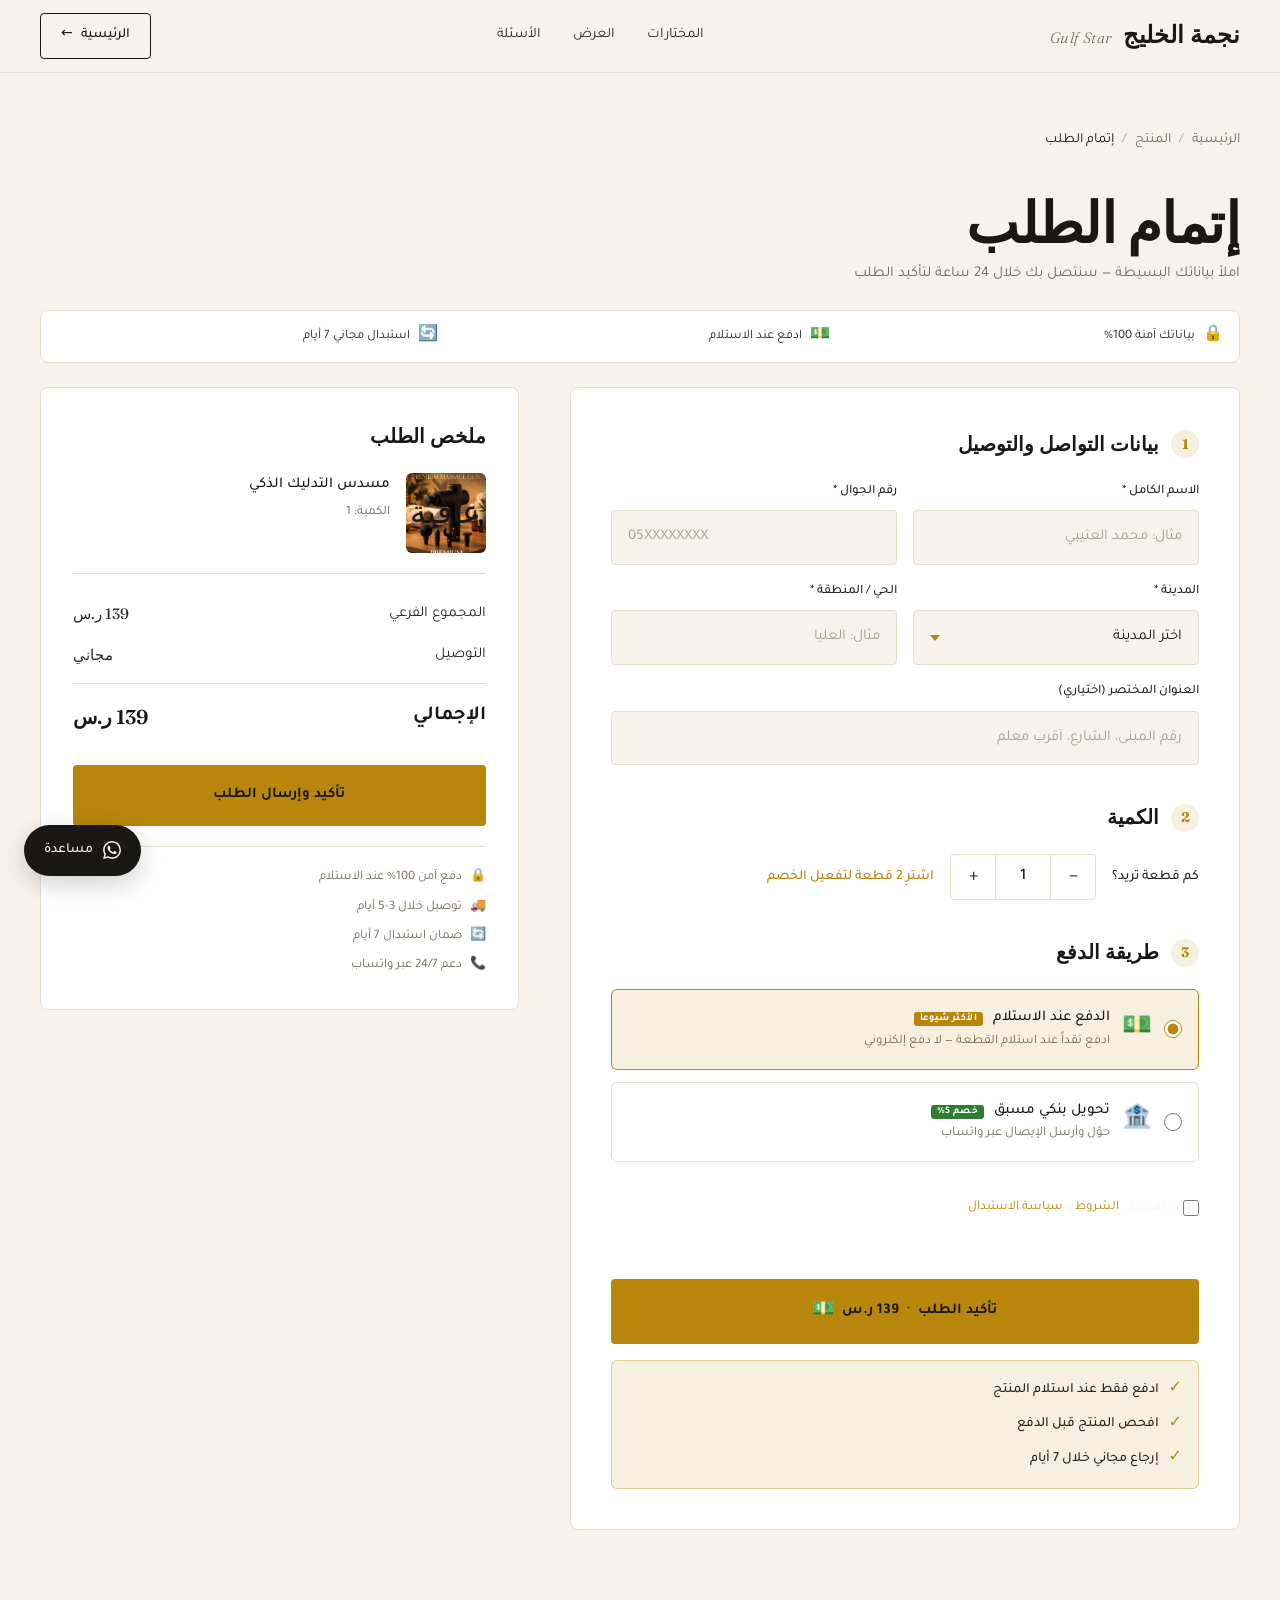
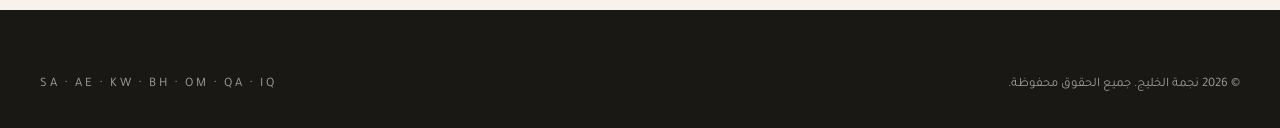
==== checkout.html @ 69ca20a8 "High-conversion audit: simplify checkout, policy pages, urgency, pixels, fix related" ====
<!DOCTYPE html>
<html lang="ar" dir="rtl">
<head>
<meta charset="UTF-8">
<meta name="viewport" content="width=device-width, initial-scale=1, viewport-fit=cover">
<meta name="theme-color" content="#F7F3EC">
<meta name="description" content="نجمة الخليج — إتمام الطلب">
<title>إتمام الطلب | نجمة الخليج</title>
<link rel="preconnect" href="https://fonts.bunny.net" crossorigin>
<link href="https://fonts.bunny.net/css?family=aref-ruqaa:400,700|reem-kufi:400,500,700|fraunces:300,400,600,800|tajawal:300,400,500,700&display=swap" rel="stylesheet">
<link rel="stylesheet" href="style.css">

<!-- Meta Pixel Code (replace ID below) -->
<script>
!function(f,b,e,v,n,t,s){if(f.fbq)return;n=f.fbq=function(){n.callMethod?n.callMethod.apply(n,arguments):n.queue.push(arguments)};if(!f._fbq)f._fbq=n;n.push=n;n.loaded=!0;n.version='2.0';n.queue=[];t=b.createElement(e);t.async=!0;t.src=v;s=b.getElementsByTagName(e)[0];s.parentNode.insertBefore(t,s)}(window,document,'script','https://connect.facebook.net/en_US/fbevents.js');
// fbq('init', 'YOUR_META_PIXEL_ID');
// fbq('track', 'PageView');
// fbq('track', 'InitiateCheckout');
</script>
<!-- End Meta Pixel Code -->

<!-- TikTok Pixel Code (replace ID below) -->
<script>
!function (w, d, t) {
  w.TiktokAnalyticsObject=t;var ttq=w[t]=w[t]||[];ttq.methods=["page","track","identify","instances","debug","on","off","once","ready","alias","group","enableCookie","disableCookie"],ttq.setAndDefer=function(t,e){t[e]=function(){t.push([e].concat(Array.prototype.slice.call(arguments,0)))}};for(var i=0;i<ttq.methods.length;i++)ttq.setAndDefer(ttq,ttq.methods[i]);ttq.instance=function(t){for(var e=ttq.methods.length;e--;)var n=ttq.methods[e];n=n.split("."),n=n[0],n=t[n];return n},ttq.load=function(e,n){var i="https://analytics.tiktok.com/i18n/pixel/events.js";ttq._i=ttq._i||{},ttq._i[e]=[],ttq._i[e]._.u=i,ttq._i[e]._.t=1*new Date,ttq._i[e]._.e=n,n=n||{};for(var o=["sdk.php","track.php","identify.php","disable.php","enable.php"],c=0;c<o.length;c++){var a="https://analytics.tiktok.com/i18n/pixel/"+o[c];ttq._i[e]._.o||(ttq._i[e]._.o=[]),ttq._i[e]._.o.push(o[c])};var s=document.createElement("script");s.type="text/javascript",s.async=!0,s.src=i+"?sdkid="+e+"&lib="+t;var r=document.getElementsByTagName("script")[0];r.parentNode.insertBefore(s,r)};
  // ttq.load('YOUR_TIKTOK_PIXEL_ID');
  // ttq.page();
}(window, document, 'ttq');
</script>
<!-- End TikTok Pixel Code -->
</head>
<body>

<!-- ============================ NAV ============================ -->
<nav class="nav">
  <div class="nav-inner">
    <a href="index.html" class="brand">
      <span class="brand-ar">نجمة الخليج</span>
      <span class="brand-en">Gulf Star</span>
    </a>
    <div class="nav-links">
      <a href="index.html#products">المختارات</a>
      <a href="index.html#bundle">العرض</a>
      <a href="index.html#faq">الأسئلة</a>
    </div>
    <a href="index.html" class="nav-cta">الرئيسية</a>
  </div>
</nav>

<!-- ============================ CHECKOUT ============================ -->
<section class="product-page" style="padding-top:32px">
  <div class="wrap">
    <div class="breadcrumb">
      <a href="index.html">الرئيسية</a>
      <span class="sep">/</span>
      <a href="javascript:history.back()">المنتج</a>
      <span class="sep">/</span>
      <span class="current">إتمام الطلب</span>
    </div>

    <h1 class="h1 serif" style="margin: 16px 0 8px">إتمام الطلب</h1>
    <p style="color:var(--muted);font-size:0.9375rem;margin-bottom:24px">املأ بياناتك البسيطة — سنتصل بك خلال 24 ساعة لتأكيد الطلب</p>

    <!-- Live trust strip -->
    <div class="checkout-trust-strip">
      <div class="ct-item">
        <span class="ct-icon">🔒</span>
        <span>بياناتك آمنة 100%</span>
      </div>
      <div class="ct-item">
        <span class="ct-icon">💵</span>
        <span>ادفع عند الاستلام</span>
      </div>
      <div class="ct-item">
        <span class="ct-icon">🔄</span>
        <span>استبدال مجاني 7 أيام</span>
      </div>
    </div>

    <div class="checkout-grid">
      <!-- FORM (simplified - 5 essential fields) -->
      <form class="checkout-form-card" id="checkoutForm" onsubmit="return handleCheckout(event)">

        <!-- STEP 1: Essential data only -->
        <div class="checkout-section">
          <h3><span class="step-num">1</span> بيانات التواصل والتوصيل</h3>
          <div class="checkout-row">
            <div>
              <label class="checkout-label">الاسم الكامل *</label>
              <input type="text" class="checkout-input" name="name" id="cName" required placeholder="مثال: محمد العتيبي" autocomplete="name">
            </div>
            <div>
              <label class="checkout-label">رقم الجوال *</label>
              <input type="tel" class="checkout-input" name="phone" id="cPhone" required placeholder="05XXXXXXXX" pattern="[0-9]{10}" inputmode="tel" autocomplete="tel">
            </div>
          </div>
          <div class="checkout-row">
            <div>
              <label class="checkout-label">المدينة *</label>
              <select class="checkout-select" name="city" id="cCity" required>
                <option value="">اختر المدينة</option>
                <option>الرياض</option><option>جدة</option><option>مكة المكرمة</option>
                <option>المدينة المنورة</option><option>الدمام</option><option>الخبر</option>
                <option>الطائف</option><option>تبوك</option><option>أبها</option>
                <option>حائل</option><option>بريدة</option><option>الجبيل</option>
                <option>الخرج</option><option>نجران</option><option>جيزان</option><option>أخرى</option>
              </select>
            </div>
            <div>
              <label class="checkout-label">الحي / المنطقة *</label>
              <input type="text" class="checkout-input" name="district" id="cDistrict" required placeholder="مثال: العليا">
            </div>
          </div>
          <div class="checkout-row" style="grid-template-columns:1fr">
            <div>
              <label class="checkout-label">العنوان المختصر (اختياري)</label>
              <input type="text" class="checkout-input" name="address" placeholder="رقم المبنى، الشارع، أقرب معلم">
            </div>
          </div>
        </div>

        <!-- STEP 2: Quantity -->
        <div class="checkout-section">
          <h3><span class="step-num">2</span> الكمية</h3>
          <div class="qty-row">
            <span class="qty-label">كم قطعة تريد؟</span>
            <div class="qty-selector">
              <button class="qty-btn" id="qtyMinus" type="button">−</button>
              <input type="number" class="qty-input" id="qtyInput" value="1" min="1" max="99">
              <button class="qty-btn" id="qtyPlus" type="button">+</button>
            </div>
            <span style="font-size:0.875rem;color:var(--gold);font-weight:500" id="discountNote"></span>
          </div>
        </div>

        <!-- STEP 3: Payment -->
        <div class="checkout-section">
          <h3><span class="step-num">3</span> طريقة الدفع</h3>
          <div class="checkout-payment">
            <label class="payment-option selected" data-method="cod">
              <input type="radio" name="payment" value="cod" checked>
              <span class="payment-icon">💵</span>
              <div class="payment-info">
                <div class="payment-name">الدفع عند الاستلام <span class="recommended">الأكثر شيوعاً</span></div>
                <div class="payment-desc">ادفع نقداً عند استلام القطعة — لا دفع إلكتروني</div>
              </div>
            </label>
            <label class="payment-option" data-method="bank">
              <input type="radio" name="payment" value="bank">
              <span class="payment-icon">🏦</span>
              <div class="payment-info">
                <div class="payment-name">تحويل بنكي مسبق <span class="save-tag">خصم 5%</span></div>
                <div class="payment-desc">حوّل وأرسل الإيصال عبر واتساب</div>
              </div>
            </label>
          </div>
        </div>

        <!-- STEP 4: Confirm -->
        <div class="checkout-section">
          <label class="form-checkbox">
            <input type="checkbox" required>
            <span>أوافق على <a href="terms.html" style="color:var(--gold)">الشروط</a> و <a href="returns.html" style="color:var(--gold)">سياسة الاستبدال</a></span>
          </label>
        </div>

        <button type="submit" class="checkout-submit" id="submitBtn">
          <span style="display:flex;align-items:center;justify-content:center;gap:8px">
            <span>تأكيد الطلب</span>
            <span style="opacity:0.7">·</span>
            <span id="submitTotal">139 ر.س</span>
            <span class="submit-emoji">💵</span>
          </span>
        </button>

        <!-- RISK REVERSAL -->
        <div class="risk-reversal">
          <div class="rr-item">
            <span class="rr-icon">✓</span>
            <span>ادفع فقط عند استلام المنتج</span>
          </div>
          <div class="rr-item">
            <span class="rr-icon">✓</span>
            <span>افحص المنتج قبل الدفع</span>
          </div>
          <div class="rr-item">
            <span class="rr-icon">✓</span>
            <span>إرجاع مجاني خلال 7 أيام</span>
          </div>
        </div>
      </form>

      <!-- SUMMARY -->
      <aside class="checkout-summary">
        <h3 style="font-family:'Aref Ruqaa',serif;font-size:1.25rem;margin-bottom:20px">ملخص الطلب</h3>

        <div class="summary-product" id="summaryProduct">
          <div class="summary-img" id="summaryImg" style="background:#E8DDC6">عافية</div>
          <div class="summary-info">
            <div class="summary-name" id="summaryName">مسدس التدليك الذكي</div>
            <div class="summary-qty" id="summaryQty">الكمية: 1</div>
          </div>
        </div>

        <div class="summary-line">
          <span>المجموع الفرعي</span>
          <span class="amt" id="sumSubtotal">139 ر.س</span>
        </div>
        <div class="summary-line discount" id="sumDiscountRow" style="display:none">
          <span>الخصم (<span id="sumDiscountPct">0</span>%)</span>
          <span class="amt" id="sumDiscountAmt">-0 ر.س</span>
        </div>
        <div class="summary-line">
          <span>التوصيل</span>
          <span class="amt" id="sumShipping">مجاني</span>
        </div>
        <div class="summary-line total">
          <span>الإجمالي</span>
          <span class="amt" id="sumTotal">139 ر.س</span>
        </div>

        <button class="checkout-submit" id="summarySubmit" type="button">تأكيد وإرسال الطلب</button>

        <div class="summary-trust">
          <div><span class="icon">🔒</span> <span>دفع آمن 100% عند الاستلام</span></div>
          <div><span class="icon">🚚</span> <span>توصيل خلال 3-5 أيام</span></div>
          <div><span class="icon">🔄</span> <span>ضمان استبدال 7 أيام</span></div>
          <div><span class="icon">📞</span> <span>دعم 24/7 عبر واتساب</span></div>
        </div>
      </aside>
    </div>
  </div>
</section>

<!-- ============================ FOOTER ============================ -->
<footer>
  <div class="wrap">
    <div class="footer-bottom" style="border:none;padding:0">
      <span>© 2026 نجمة الخليج. جميع الحقوق محفوظة.</span>
      <span class="flags">SA · AE · KW · BH · OM · QA · IQ</span>
    </div>
  </div>
</footer>

<!-- ============================ FLOATING WHATSAPP ============================ -->
<a href="https://wa.me/966500000000?text=مرحباً، أحتاج مساعدة في إتمام الطلب" class="wa-float" target="_blank" aria-label="تواصل عبر واتساب">
  <svg viewBox="0 0 24 24" fill="currentColor"><path d="M17.472 14.382c-.297-.149-1.758-.867-2.03-.967-.273-.099-.471-.148-.67.15-.197.297-.767.966-.94 1.164-.173.199-.347.223-.644.075-.297-.15-1.255-.463-2.39-1.475-.883-.788-1.48-1.761-1.653-2.059-.173-.297-.018-.458.13-.606.134-.133.298-.347.446-.52.149-.174.198-.298.298-.497.099-.198.05-.371-.025-.52-.075-.149-.669-1.612-.916-2.207-.242-.579-.487-.5-.669-.51-.173-.008-.371-.01-.57-.01-.198 0-.52.074-.792.372-.272.297-1.04 1.016-1.04 2.479 0 1.462 1.065 2.875 1.213 3.074.149.198 2.096 3.2 5.077 4.487.709.306 1.262.489 1.694.625.712.227 1.36.195 1.871.118.571-.085 1.758-.719 2.006-1.413.248-.694.248-1.289.173-1.413-.074-.124-.272-.198-.57-.347m-5.421 7.403h-.004a9.87 9.87 0 01-5.031-1.378l-.361-.214-3.741.982.998-3.648-.235-.374a9.86 9.86 0 01-1.51-5.26c.001-5.45 4.436-9.884 9.888-9.884 2.64 0 5.122 1.03 6.988 2.898a9.825 9.825 0 012.893 6.994c-.003 5.45-4.437 9.884-9.885 9.884m8.413-18.297A11.815 11.815 0 0012.05 0C5.495 0 .16 5.335.157 11.892c0 2.096.547 4.142 1.588 5.945L.057 24l6.305-1.654a11.882 11.882 0 005.683 1.448h.005c6.554 0 11.89-5.335 11.893-11.893a11.821 11.821 0 00-3.48-8.413z"/></svg>
  <span>مساعدة</span>
</a>

<!-- ============================ EXIT INTENT POPUP ============================ -->
<div class="exit-popup" id="exitPopup">
  <div class="exit-popup-content">
    <button class="exit-popup-close" onclick="closeExitPopup()" aria-label="إغلاق">×</button>
    <div class="exit-popup-icon">⏰</div>
    <h3 class="exit-popup-title">قبل ما تطلع...</h3>
    <p class="exit-popup-sub">احصل على <strong>خصم 10% إضافية</strong> على طلبك الأول</p>
    <input type="text" class="exit-popup-input" id="exitName" placeholder="اسمك">
    <input type="tel" class="exit-popup-input" id="exitPhone" placeholder="رقم جوالك (واتساب)">
    <button class="exit-popup-btn" onclick="claimExitOffer()">احصل على الخصم 🔥</button>
    <p class="exit-popup-note">سيصلك رمز الخصم عبر واتساب خلال دقيقة</p>
  </div>
</div>

<script src="app.js"></script>
<script>
  // Determine what's being ordered
  const isBundle = getParam('bundle') === '1';
  const prodId = getParam('id') || '01';
  const product = isBundle ? null : PRODUCTS[prodId];

  let qty = parseInt(getParam('qty')) || 1;
  let unitPrice, productName, productMonogram, productColor, productImage;

  if (isBundle) {
    unitPrice = BUNDLE.bundlePrice;
    productName = 'الباقة الكاملة (4 قطع)';
    productMonogram = '★';
    productColor = '#D4C9AE';
    productImage = 'images/p02-main.jpg';
  } else {
    unitPrice = product.price;
    productName = product.ar;
    productMonogram = product.monogram;
    productColor = product.color;
    productImage = `images/p${prodId}-main.jpg`;
  }

  // Pre-fill from query params
  ['name', 'phone', 'city', 'district'].forEach(f => {
    const v = getParam(f);
    if (v) document.getElementById('c' + f.charAt(0).toUpperCase() + f.slice(1)).value = v;
  });

  // Set initial values
  document.getElementById('qtyInput').value = qty;
  document.getElementById('summaryName').textContent = productName;
  document.getElementById('summaryImg').textContent = productMonogram;
  document.getElementById('summaryImg').style.background = productColor;
  document.getElementById('summaryImg').style.backgroundImage = `url(${productImage})`;
  document.getElementById('summaryImg').style.backgroundSize = 'cover';
  document.getElementById('summaryImg').style.backgroundPosition = 'center';

  // Update pricing
  function updatePricing() {
    qty = Math.max(1, parseInt(document.getElementById('qtyInput').value) || 1);
    document.getElementById('qtyInput').value = qty;
    const calc = calcPrice(unitPrice, qty);
    document.getElementById('summaryQty').textContent = `الكمية: ${qty}`;
    document.getElementById('sumSubtotal').textContent = `${Math.round(calc.subtotal)} ر.س`;
    document.getElementById('sumTotal').textContent = `${Math.round(calc.total)} ر.س`;
    document.getElementById('submitTotal').textContent = `${Math.round(calc.total)} ر.س`;
    if (calc.pct > 0) {
      document.getElementById('sumDiscountRow').style.display = 'flex';
      document.getElementById('sumDiscountPct').textContent = calc.pct;
      document.getElementById('sumDiscountAmt').textContent = `-${Math.round(calc.discount)} ر.س`;
      document.getElementById('discountNote').textContent = `🎉 وفّرت ${Math.round(calc.discount)} ر.س!`;
    } else {
      document.getElementById('sumDiscountRow').style.display = 'none';
      document.getElementById('discountNote').textContent = 'اشترِ 2 قطعة لتفعيل الخصم';
    }
  }
  document.getElementById('qtyMinus').addEventListener('click', () => { document.getElementById('qtyInput').value = Math.max(1, qty - 1); updatePricing(); });
  document.getElementById('qtyPlus').addEventListener('click', () => { document.getElementById('qtyInput').value = qty + 1; updatePricing(); });
  document.getElementById('qtyInput').addEventListener('input', updatePricing);
  updatePricing();

  // Payment method toggle
  document.querySelectorAll('.payment-option').forEach(opt => {
    opt.addEventListener('click', () => {
      document.querySelectorAll('.payment-option').forEach(o => o.classList.remove('selected'));
      opt.classList.add('selected');
    });
  });

  // Submit
  async function handleCheckout(e) {
    e.preventDefault();
    const submitBtn = document.getElementById('submitBtn');
    submitBtn.disabled = true;
    submitBtn.innerHTML = '<span>جاري الإرسال...</span>';

    const form = e.target;
    const fd = Object.fromEntries(new FormData(form));
    const calc = calcPrice(unitPrice, qty);
    const orderNum = 'NG-' + Date.now().toString(36).toUpperCase();

    const orderData = {
      orderNum,
      timestamp: new Date().toISOString(),
      name: fd.name,
      phone: fd.phone,
      city: fd.city,
      district: fd.district,
      address: fd.address || '',
      productId: isBundle ? 'BUNDLE' : prodId,
      productName,
      qty,
      unitPrice,
      subtotal: calc.subtotal,
      discountPct: calc.pct,
      discountAmt: Math.round(calc.discount),
      total: Math.round(calc.total),
      payment: fd.payment
    };

    // 1) Save to Google Sheets
    await saveToGoogleSheets(orderData);

    // 2) Track conversion (Meta + TikTok)
    if (typeof fbq !== 'undefined') {
      fbq('track', 'Purchase', { value: orderData.total, currency: 'SAR', content_name: productName });
      fbq('track', 'Lead', { content_name: productName });
    }
    if (typeof ttq !== 'undefined') {
      ttq.track('CompletePayment', { value: orderData.total, currency: 'SAR' });
    }

    // 3) Open WhatsApp
    const waMsg = `🛒 طلب جديد — نجمة الخليج
━━━━━━━━━━━━━━━
📋 رقم الطلب: ${orderNum}
👤 الاسم: ${fd.name}
📱 الجوال: ${fd.phone}
📍 المدينة: ${fd.city} - ${fd.district}
${fd.address ? '🏘️ ' + fd.address + '\n' : ''}
━━━━━━━━━━━━━━━
📦 المنتج: ${productName}
🔢 الكمية: ${qty}
💰 الإجمالي: ${Math.round(calc.total)} ر.س
${calc.pct > 0 ? `🎁 الخصم: ${calc.pct}% (وفّرت ${Math.round(calc.discount)} ر.س)\n` : ''}💳 الدفع: ${fd.payment === 'cod' ? 'عند الاستلام' : 'تحويل بنكي'}`;
    window.open(buildWhatsAppLink(waMsg), '_blank');

    // 4) Redirect to success
    setTimeout(() => {
      const successUrl = `success.html?order=${orderNum}&name=${encodeURIComponent(fd.name)}&product=${encodeURIComponent(productName)}&qty=${qty}&total=${Math.round(calc.total)}&city=${encodeURIComponent(fd.city)}`;
      window.location.href = successUrl;
    }, 2000);
  }

  document.getElementById('summarySubmit').addEventListener('click', () => {
    document.getElementById('checkoutForm').requestSubmit();
  });

  // Exit intent popup
  let exitShown = false;
  document.addEventListener('mouseleave', (e) => {
    if (e.clientY < 10 && !exitShown && !localStorage.getItem('exit_dismissed')) {
      document.getElementById('exitPopup').classList.add('show');
      exitShown = true;
    }
  });

  function closeExitPopup() {
    document.getElementById('exitPopup').classList.remove('show');
    localStorage.setItem('exit_dismissed', '1');
  }

  function claimExitOffer() {
    const name = document.getElementById('exitName').value.trim();
    const phone = document.getElementById('exitPhone').value.trim();
    if (!name || !phone) {
      showToast('الرجاء إدخال الاسم ورقم الجوال');
      return;
    }
    // Save to sheet
    saveToGoogleSheets({
      orderNum: 'EXIT-LEAD',
      timestamp: new Date().toISOString(),
      name,
      phone,
      city: '',
      district: '',
      productName: 'EXIT-POPUP-10%-OFF',
      qty: 1,
      unitPrice: 0,
      total: 0,
      payment: 'cod',
      notes: '10% discount code requested'
    });
    // Open WhatsApp
    const msg = `مرحباً! أنا ${name} وأريد الحصول على كود خصم 10% 🌟`;
    window.open(`https://wa.me/8801581226134?text=${encodeURIComponent(msg)}`, '_blank');
    closeExitPopup();
    showToast('✅ شكراً! سيتم التواصل معك خلال دقائق');
  }
</script>

</body>
</html>
---- style.css ----
/* ============================================
   نجمة الخليج — Shared Stylesheet
   ============================================ */

:root {
  --bg: #F7F3EC;
  --bg-soft: #EFE9DC;
  --bg-card: #FFFFFF;
  --ink: #1A1815;
  --ink-soft: #2A2722;
  --muted: #756B5A;
  --muted-soft: #A89F8E;
  --line: #E5DFD2;
  --line-soft: #F0EADC;
  --gold: #B8860B;
  --gold-soft: rgba(184, 134, 11, 0.12);
  --gold-line: rgba(184, 134, 11, 0.35);
  --dark: #1A1815;
  --dark-card: #252220;
  --t-display: clamp(2.75rem, 7vw, 5.5rem);
  --t-h1: clamp(2rem, 4.5vw, 3.5rem);
  --t-h2: clamp(1.5rem, 3vw, 2.5rem);
  --t-h3: clamp(1.125rem, 1.5vw, 1.375rem);
  --t-body: 1.0625rem;
  --t-small: 0.875rem;
  --t-mono: 0.8125rem;
  --sec: clamp(72px, 10vw, 144px);
  --gutter: clamp(20px, 4vw, 40px);
  --gap: clamp(20px, 2.5vw, 32px);
  --container: 1280px;
  --ease: cubic-bezier(0.16, 1, 0.3, 1);
}

*, *::before, *::after { box-sizing: border-box; margin: 0; padding: 0; }
html { scroll-behavior: smooth; -webkit-text-size-adjust: 100%; }
body {
  font-family: 'Tajawal', system-ui, sans-serif;
  background: var(--bg);
  color: var(--ink);
  line-height: 1.65;
  direction: rtl;
  font-size: var(--t-body);
  -webkit-font-smoothing: antialiased;
  -moz-osx-font-smoothing: grayscale;
  overflow-x: hidden;
  min-height: 100vh;
}
img, svg { max-width: 100%; display: block; }
a { color: inherit; text-decoration: none; }
button { font: inherit; border: none; background: none; cursor: pointer; color: inherit; }
input, textarea, select { font: inherit; color: inherit; border: none; outline: none; background: none; }
::selection { background: var(--gold); color: var(--bg); }

.serif { font-family: 'Aref Ruqaa', 'Fraunces', serif; font-weight: 700; letter-spacing: -0.01em; }
.fraunces { font-family: 'Fraunces', serif; font-weight: 300; letter-spacing: -0.02em; }
.reem { font-family: 'Reem Kufi', sans-serif; }
.display { font-size: var(--t-display); line-height: 0.95; }
.h1 { font-size: var(--t-h1); line-height: 1.1; }
.h2 { font-size: var(--t-h2); line-height: 1.15; }
.h3 { font-size: var(--t-h3); line-height: 1.3; }
.label { font-size: var(--t-mono); letter-spacing: 0.18em; text-transform: uppercase; color: var(--muted); font-weight: 500; }
.muted { color: var(--muted); }

.wrap { max-width: var(--container); margin: 0 auto; padding: 0 var(--gutter); }
section { padding: var(--sec) 0; position: relative; }
.divider { height: 1px; background: var(--line); margin: 0; }

/* ====== NAV ====== */
.nav { position: sticky; top: 0; z-index: 50; backdrop-filter: blur(20px); -webkit-backdrop-filter: blur(20px); background: rgba(247, 243, 236, 0.78); border-bottom: 1px solid var(--line); }
.nav-inner { display: flex; align-items: center; justify-content: space-between; height: 72px; max-width: var(--container); margin: 0 auto; padding: 0 var(--gutter); }
.brand { display: flex; align-items: baseline; gap: 10px; }
.brand-ar { font-family: 'Aref Ruqaa', serif; font-size: 1.5rem; font-weight: 700; color: var(--ink); }
.brand-en { font-family: 'Fraunces', serif; font-style: italic; font-weight: 300; font-size: 0.95rem; color: var(--muted); letter-spacing: 0.04em; }
.nav-links { display: flex; gap: 32px; align-items: center; }
.nav-links a { font-size: 0.9rem; color: var(--ink-soft); transition: color 0.2s var(--ease); }
.nav-links a:hover { color: var(--gold); }
.nav-cta { display: inline-flex; align-items: center; gap: 8px; padding: 10px 20px; border: 1px solid var(--ink); border-radius: 4px; font-size: 0.875rem; font-weight: 500; transition: all 0.2s var(--ease); }
.nav-cta:hover { background: var(--ink); color: var(--bg); }
.nav-cta::after { content: "←"; }
@media (max-width: 768px) { .nav-links { display: none; } }

/* ====== BUTTONS ====== */
.btn-primary { display: inline-flex; align-items: center; gap: 10px; padding: 16px 32px; background: var(--ink); color: var(--bg); border-radius: 4px; font-weight: 500; font-size: 0.9375rem; transition: all 0.2s var(--ease); cursor: pointer; }
.btn-primary:hover { background: var(--gold); transform: translateY(-1px); }
.btn-primary::after { content: "←"; transition: transform 0.2s var(--ease); }
.btn-primary:hover::after { transform: translateX(4px); }
.btn-primary.full { width: 100%; justify-content: center; }
.btn-primary.gold { background: var(--gold); color: var(--dark); }
.btn-primary.gold:hover { background: var(--bg); }
.btn-ghost { display: inline-flex; align-items: center; gap: 8px; padding: 16px 24px; color: var(--ink); font-weight: 500; font-size: 0.9375rem; border-bottom: 1px solid var(--ink); transition: all 0.2s var(--ease); }
.btn-ghost:hover { color: var(--gold); border-color: var(--gold); }

/* ====== HERO (home) ====== */
.hero { padding: clamp(80px, 12vw, 160px) 0 clamp(60px, 8vw, 120px); position: relative; overflow: hidden; }
.hero::before { content: ''; position: absolute; inset: 0; background: radial-gradient(ellipse 60% 50% at 20% 30%, rgba(184, 134, 11, 0.07), transparent 60%), radial-gradient(ellipse 50% 40% at 80% 70%, rgba(184, 134, 11, 0.05), transparent 60%); pointer-events: none; }
.hero-inner { position: relative; z-index: 1; max-width: 1100px; }
.hero-eyebrow { display: flex; align-items: center; gap: 14px; margin-bottom: 32px; }
.hero-eyebrow .line { width: 48px; height: 1px; background: var(--gold); }
.hero-eyebrow span { font-size: var(--t-mono); letter-spacing: 0.2em; text-transform: uppercase; color: var(--gold); font-weight: 500; }
.hero-title { font-family: 'Aref Ruqaa', serif; font-size: var(--t-display); line-height: 0.95; font-weight: 700; color: var(--ink); margin-bottom: 24px; letter-spacing: -0.015em; }
.hero-title .accent { color: var(--gold); font-style: italic; font-family: 'Fraunces', serif; font-weight: 300; }
.hero-sub { font-size: 1.125rem; color: var(--muted); max-width: 540px; line-height: 1.7; margin-bottom: 40px; }
.hero-actions { display: flex; gap: 16px; align-items: center; flex-wrap: wrap; }
.hero-meta { display: flex; gap: 48px; margin-top: 80px; padding-top: 32px; border-top: 1px solid var(--line); }
.meta-item { display: flex; flex-direction: column; gap: 4px; }
.meta-num { font-family: 'Fraunces', serif; font-size: 1.75rem; font-weight: 300; color: var(--ink); }
.meta-num em { font-style: italic; color: var(--gold); }
.meta-label { font-size: 0.8125rem; color: var(--muted); letter-spacing: 0.04em; }
@media (max-width: 640px) { .hero-meta { gap: 24px; flex-wrap: wrap; } .meta-num { font-size: 1.5rem; } }

/* ====== PRODUCT SPREAD (home) ====== */
.intro-label { display: flex; align-items: center; gap: 14px; margin-bottom: 24px; }
.intro-label .num { font-family: 'Fraunces', serif; font-style: italic; font-size: 0.95rem; color: var(--gold); }
.intro-text p { font-size: 1.1875rem; line-height: 1.75; color: var(--ink-soft); margin-bottom: 24px; }
.intro-text p:first-of-type::first-letter { font-family: 'Aref Ruqaa', serif; font-size: 4rem; line-height: 0.8; float: right; margin-left: 12px; color: var(--gold); }
.intro-sign { display: flex; align-items: center; gap: 16px; margin-top: 40px; padding-top: 24px; border-top: 1px solid var(--line); }
.intro-sign-avatar { width: 44px; height: 44px; border-radius: 50%; background: linear-gradient(135deg, var(--gold-soft), var(--gold)); display: flex; align-items: center; justify-content: center; font-family: 'Aref Ruqaa', serif; font-size: 1.125rem; color: var(--bg); }
.intro-sign-text { font-size: 0.875rem; color: var(--muted); }
.intro-sign-text b { color: var(--ink); font-weight: 500; display: block; }
.intro-grid { display: grid; grid-template-columns: 1fr 1.4fr; gap: clamp(40px, 6vw, 96px); align-items: start; }
@media (max-width: 768px) { .intro-grid { grid-template-columns: 1fr; } }

.products { background: var(--bg-soft); padding-top: 0; padding-bottom: 0; }
.product-spread { display: grid; grid-template-columns: 1.1fr 1fr; gap: clamp(40px, 6vw, 96px); align-items: center; padding: clamp(72px, 10vw, 144px) 0; border-bottom: 1px solid var(--line); }
.product-spread:last-child { border-bottom: none; }
.product-spread.reverse { grid-template-columns: 1fr 1.1fr; }
.product-spread.reverse .product-visual { order: 2; }
@media (max-width: 900px) { .product-spread, .product-spread.reverse { grid-template-columns: 1fr; } .product-spread.reverse .product-visual { order: 0; } }
.product-content { max-width: 540px; }
.product-num { font-family: 'Fraunces', serif; font-size: clamp(5rem, 10vw, 8rem); font-weight: 300; font-style: italic; line-height: 1; color: var(--gold); opacity: 0.85; margin-bottom: 16px; letter-spacing: -0.04em; }
.product-tag { display: inline-flex; align-items: center; gap: 8px; padding: 5px 12px; border: 1px solid var(--gold-line); border-radius: 3px; color: var(--gold); font-size: 0.75rem; letter-spacing: 0.06em; text-transform: uppercase; margin-bottom: 20px; }
.product-title-ar { font-family: 'Aref Ruqaa', serif; font-size: clamp(1.75rem, 3vw, 2.5rem); line-height: 1.15; font-weight: 700; color: var(--ink); margin-bottom: 8px; }
.product-title-en { font-family: 'Fraunces', serif; font-style: italic; font-weight: 300; font-size: clamp(1rem, 1.5vw, 1.25rem); color: var(--muted); margin-bottom: 24px; letter-spacing: 0.01em; }
.product-desc { font-size: 1.0625rem; line-height: 1.75; color: var(--ink-soft); margin-bottom: 32px; }
.product-specs { list-style: none; margin-bottom: 36px; }
.product-specs li { display: flex; align-items: flex-start; gap: 16px; padding: 14px 0; border-bottom: 1px solid var(--line); font-size: 0.9375rem; }
.product-specs li:last-child { border-bottom: none; }
.spec-icon { width: 24px; height: 24px; flex-shrink: 0; display: inline-flex; align-items: center; justify-content: center; color: var(--gold); }
.spec-text { color: var(--ink-soft); }
.spec-text b { color: var(--ink); font-weight: 500; }
.product-price-row { display: flex; align-items: baseline; gap: 14px; margin-bottom: 28px; }
.product-price { font-family: 'Fraunces', serif; font-size: 2.25rem; font-weight: 400; color: var(--ink); letter-spacing: -0.01em; }
.product-price-currency { font-size: 0.95rem; color: var(--muted); font-weight: 300; }
.product-price-old { font-family: 'Fraunces', serif; font-size: 1.125rem; color: var(--muted-soft); text-decoration: line-through; font-weight: 300; }
.product-cta { display: flex; gap: 12px; align-items: center; flex-wrap: wrap; }
.product-cta .btn-primary { padding: 14px 28px; font-size: 0.9375rem; }
.product-cta-note { font-size: 0.8125rem; color: var(--muted); }
.product-visual { aspect-ratio: 4/5; border-radius: 6px; position: relative; overflow: hidden; display: flex; align-items: center; justify-content: center; background: var(--bg); border: 1px solid var(--line); }
.product-visual.has-image { background: #FFFFFF; }
.product-visual.has-image img { width: 100%; height: 100%; object-fit: cover; display: block; transition: transform 0.4s var(--ease); }
.product-visual.has-image:hover img { transform: scale(1.05); }
.product-visual.has-image::after { content: ''; position: absolute; inset: 0; background: linear-gradient(180deg, transparent 60%, rgba(0,0,0,0.4)); pointer-events: none; }
.product-visual.has-image .product-monogram-en { color: #FFF; z-index: 2; }
.product-visual::after { content: ''; position: absolute; inset: 0; background: radial-gradient(circle at 50% 30%, rgba(184, 134, 11, 0.06), transparent 70%); pointer-events: none; }
.product-monogram { font-family: 'Aref Ruqaa', serif; font-size: clamp(7rem, 18vw, 14rem); font-weight: 700; color: var(--ink); opacity: 0.92; line-height: 1; position: relative; z-index: 1; letter-spacing: -0.04em; }
.product-monogram-en { position: absolute; bottom: 32px; left: 32px; font-family: 'Fraunces', serif; font-style: italic; font-weight: 300; font-size: 0.95rem; color: var(--muted); letter-spacing: 0.04em; }
.product-bg-label { position: absolute; top: 32px; right: 32px; font-size: 0.75rem; color: var(--muted); letter-spacing: 0.08em; text-transform: uppercase; }
.pv-1 { background: linear-gradient(180deg, #F5EFE3 0%, #E8DDC6 100%); }
.pv-2 { background: linear-gradient(180deg, #EFE9DC 0%, #DDD3BD 100%); }
.pv-3 { background: linear-gradient(180deg, #E9E3D2 0%, #D4C9AE 100%); }
.pv-4 { background: linear-gradient(180deg, #F2ECDF 0%, #E1D5BB 100%); }

/* ====== BUNDLE ====== */
.bundle { background: var(--dark); color: var(--bg); padding: var(--sec) 0; position: relative; overflow: hidden; }
.bundle::before { content: ''; position: absolute; top: -100px; right: -100px; width: 400px; height: 400px; background: radial-gradient(circle, rgba(184, 134, 11, 0.15), transparent 70%); pointer-events: none; }
.bundle-grid { display: grid; grid-template-columns: 1fr 1fr; gap: 80px; align-items: center; }
@media (max-width: 900px) { .bundle-grid { grid-template-columns: 1fr; gap: 48px; } }
.bundle-eyebrow { color: var(--gold); }
.bundle-title { font-family: 'Aref Ruqaa', serif; font-size: clamp(2.25rem, 5vw, 3.5rem); line-height: 1.1; font-weight: 700; margin-bottom: 24px; }
.bundle-desc { color: rgba(247, 243, 236, 0.7); font-size: 1.0625rem; line-height: 1.7; margin-bottom: 32px; }
.bundle-list { list-style: none; margin-bottom: 40px; }
.bundle-list li { display: flex; align-items: center; gap: 14px; padding: 12px 0; border-bottom: 1px solid rgba(247, 243, 236, 0.12); font-size: 0.9375rem; color: rgba(247, 243, 236, 0.85); }
.bundle-list .check { color: var(--gold); font-family: 'Fraunces', serif; }
.bundle-price-card { background: var(--dark-card); border: 1px solid rgba(184, 134, 11, 0.25); border-radius: 8px; padding: 48px; text-align: center; position: relative; }
.bundle-price-card .save { position: absolute; top: -12px; right: 32px; background: var(--gold); color: var(--dark); padding: 4px 14px; border-radius: 3px; font-size: 0.75rem; font-weight: 700; letter-spacing: 0.06em; text-transform: uppercase; }
.bundle-price-label { font-size: 0.8125rem; color: rgba(247, 243, 236, 0.6); letter-spacing: 0.12em; text-transform: uppercase; margin-bottom: 12px; }
.bundle-price-amt { font-family: 'Fraunces', serif; font-size: 4rem; font-weight: 300; color: var(--bg); line-height: 1; margin-bottom: 8px; }
.bundle-price-amt sup { font-size: 1.5rem; vertical-align: super; }
.bundle-price-old { font-family: 'Fraunces', serif; color: rgba(247, 243, 236, 0.4); text-decoration: line-through; font-size: 1.125rem; font-weight: 300; margin-bottom: 32px; }
.bundle-foot { font-size: 0.8125rem; color: rgba(247, 243, 236, 0.5); margin-top: 20px; }

/* ====== HOW ====== */
.how-grid { display: grid; grid-template-columns: repeat(3, 1fr); gap: clamp(32px, 4vw, 64px); margin-top: 64px; }
@media (max-width: 768px) { .how-grid { grid-template-columns: 1fr; gap: 40px; } }
.how-num { font-family: 'Fraunces', serif; font-style: italic; font-size: 3rem; color: var(--gold); font-weight: 300; line-height: 1; margin-bottom: 16px; }
.how-title { font-family: 'Aref Ruqaa', serif; font-size: 1.375rem; font-weight: 700; color: var(--ink); margin-bottom: 8px; }
.how-text { color: var(--muted); font-size: 0.9375rem; line-height: 1.7; }

/* ====== TESTIMONIALS ====== */
.testimonials { background: var(--bg-soft); }
.test-grid { display: grid; grid-template-columns: repeat(3, 1fr); gap: 32px; margin-top: 64px; }
@media (max-width: 900px) { .test-grid { grid-template-columns: 1fr; gap: 24px; } }
.test-card { background: var(--bg-card); padding: 36px 32px; border-radius: 4px; border: 1px solid var(--line); position: relative; }
.test-card::before { content: '"'; position: absolute; top: 12px; right: 24px; font-family: 'Aref Ruqaa', serif; font-size: 4rem; color: var(--gold); opacity: 0.3; line-height: 1; }
.test-text { font-size: 0.9375rem; color: var(--ink-soft); line-height: 1.75; margin-bottom: 24px; min-height: 90px; }
.test-author { display: flex; align-items: center; gap: 12px; padding-top: 16px; border-top: 1px solid var(--line); }
.test-avatar { width: 36px; height: 36px; border-radius: 50%; background: var(--gold-soft); display: flex; align-items: center; justify-content: center; font-family: 'Aref Ruqaa', serif; color: var(--gold); font-size: 0.875rem; }
.test-name { font-weight: 500; color: var(--ink); font-size: 0.875rem; }
.test-meta { font-size: 0.75rem; color: var(--muted); }

/* ====== REVIEW VIDEOS CAROUSEL ====== */
.review-videos { background: var(--bg); }
.review-track { display: flex; gap: 24px; overflow-x: auto; scroll-snap-type: x mandatory; padding: 32px 0; -webkit-overflow-scrolling: touch; scrollbar-width: thin; }
.review-track::-webkit-scrollbar { height: 6px; }
.review-track::-webkit-scrollbar-thumb { background: var(--line); border-radius: 3px; }
.review-card { flex: 0 0 320px; scroll-snap-align: start; position: relative; border-radius: 8px; overflow: hidden; background: var(--bg-card); border: 1px solid var(--line); cursor: pointer; transition: transform 0.3s var(--ease), box-shadow 0.3s var(--ease); }
.review-card:hover { transform: translateY(-4px); box-shadow: 0 12px 32px rgba(0,0,0,0.08); }
.review-thumb { aspect-ratio: 9/16; max-height: 460px; position: relative; overflow: hidden; background: linear-gradient(135deg, var(--bg-soft), var(--bg-card)); display: flex; align-items: center; justify-content: center; }
.review-thumb-poster { position: absolute; inset: 0; display: flex; align-items: center; justify-content: center; font-family: 'Aref Ruqaa', serif; color: var(--ink); font-size: 2.5rem; }
.review-poster-1 { background: linear-gradient(135deg, #2A2722, #4A3F2A); color: #E8DDC6; }
.review-poster-2 { background: linear-gradient(135deg, #1F2D3A, #3A4F5C); color: #C6D9E0; }
.review-poster-3 { background: linear-gradient(135deg, #3A2D1F, #5C4A3A); color: #E0D6C0; }
.review-poster-4 { background: linear-gradient(135deg, #1F3A2D, #3A5C4A); color: #C0E0CC; }
.review-poster-5 { background: linear-gradient(135deg, #2D1F3A, #4A3A5C); color: #D0C0E0; }
.review-play { position: absolute; top: 50%; left: 50%; transform: translate(-50%, -50%); width: 64px; height: 64px; border-radius: 50%; background: rgba(247, 243, 236, 0.95); display: flex; align-items: center; justify-content: center; color: var(--ink); font-size: 1.5rem; z-index: 2; transition: transform 0.2s var(--ease); }
.review-card:hover .review-play { transform: translate(-50%, -50%) scale(1.1); }
.review-info { padding: 20px; }
.review-author { display: flex; align-items: center; gap: 12px; margin-bottom: 8px; }
.review-avatar { width: 32px; height: 32px; border-radius: 50%; background: var(--gold-soft); display: flex; align-items: center; justify-content: center; font-family: 'Aref Ruqaa', serif; color: var(--gold); font-size: 0.8125rem; }
.review-name { font-weight: 500; color: var(--ink); font-size: 0.875rem; }
.review-loc { font-size: 0.75rem; color: var(--muted); }
.review-quote { font-size: 0.875rem; color: var(--ink-soft); line-height: 1.6; }
.review-stars { color: #FFC107; font-size: 0.875rem; margin-bottom: 6px; }
.review-controls { display: flex; justify-content: space-between; align-items: center; margin-top: 24px; }
.review-nav { display: flex; gap: 8px; }
.review-nav button { width: 44px; height: 44px; border: 1px solid var(--line); border-radius: 50%; display: flex; align-items: center; justify-content: center; color: var(--ink); transition: all 0.2s var(--ease); font-size: 1.125rem; }
.review-nav button:hover { background: var(--ink); color: var(--bg); border-color: var(--ink); }
.review-progress { font-size: 0.8125rem; color: var(--muted); font-family: 'Fraunces', serif; font-style: italic; }

/* ====== ORDER FORM ====== */
.order { background: var(--dark); color: var(--bg); position: relative; overflow: hidden; }
.order::before { content: ''; position: absolute; bottom: -150px; left: -150px; width: 500px; height: 500px; background: radial-gradient(circle, rgba(184, 134, 11, 0.12), transparent 70%); pointer-events: none; }
.order-inner { max-width: 720px; margin: 0 auto; position: relative; z-index: 1; }
.order-eyebrow { color: var(--gold); text-align: center; display: block; }
.order-title { font-family: 'Aref Ruqaa', serif; font-size: clamp(2rem, 4vw, 3rem); text-align: center; margin: 16px 0 16px; }
.order-sub { text-align: center; color: rgba(247, 243, 236, 0.65); margin-bottom: 56px; font-size: 1rem; }
.form-card { background: var(--dark-card); border: 1px solid rgba(247, 243, 236, 0.1); border-radius: 8px; padding: 48px; }
@media (max-width: 640px) { .form-card { padding: 32px 24px; } }
.form-row { display: grid; grid-template-columns: 1fr 1fr; gap: 20px; margin-bottom: 20px; }
@media (max-width: 640px) { .form-row { grid-template-columns: 1fr; } }
.form-field { margin-bottom: 20px; }
.form-label { display: block; font-size: 0.8125rem; color: rgba(247, 243, 236, 0.7); margin-bottom: 8px; letter-spacing: 0.04em; }
.form-input, .form-select, .form-textarea { width: 100%; padding: 14px 16px; background: rgba(247, 243, 236, 0.04); border: 1px solid rgba(247, 243, 236, 0.12); border-radius: 4px; color: var(--bg); font-size: 0.9375rem; transition: all 0.2s var(--ease); font-family: 'Tajawal', sans-serif; }
.form-input::placeholder, .form-textarea::placeholder { color: rgba(247, 243, 236, 0.3); }
.form-input:focus, .form-select:focus, .form-textarea:focus { border-color: var(--gold); background: rgba(184, 134, 11, 0.05); }
.form-select { cursor: pointer; appearance: none; background-image: url("data:image/svg+xml,%3Csvg xmlns='http://www.w3.org/2000/svg' width='10' height='6' viewBox='0 0 10 6'%3E%3Cpath fill='%23B8860B' d='M5 6L0 0h10z'/%3E%3C/svg%3E"); background-repeat: no-repeat; background-position: left 16px center; padding-left: 36px; }
.form-select option { background: var(--dark-card); color: var(--bg); }
.form-textarea { resize: vertical; min-height: 80px; }
.form-submit { width: 100%; padding: 18px; background: var(--gold); color: var(--dark); border-radius: 4px; font-size: 0.9375rem; font-weight: 600; margin-top: 12px; transition: all 0.2s var(--ease); letter-spacing: 0.02em; }
.form-submit:hover { background: var(--bg); transform: translateY(-1px); }
.form-submit:disabled { opacity: 0.5; cursor: not-allowed; }
.form-note { text-align: center; font-size: 0.8125rem; color: rgba(247, 243, 236, 0.5); margin-top: 20px; }
.form-checkbox { display: flex; align-items: flex-start; gap: 10px; font-size: 0.8125rem; color: rgba(247, 243, 236, 0.7); line-height: 1.6; }
.form-checkbox input { width: 16px; height: 16px; margin-top: 2px; accent-color: var(--gold); flex-shrink: 0; }

/* ====== FAQ ====== */
.faq-list { max-width: 820px; margin: 56px auto 0; }
.faq-item { border-bottom: 1px solid var(--line); }
.faq-q { display: flex; align-items: center; justify-content: space-between; width: 100%; padding: 28px 0; text-align: right; font-family: 'Aref Ruqaa', serif; font-size: 1.125rem; color: var(--ink); font-weight: 700; }
.faq-q .toggle { width: 24px; height: 24px; border: 1px solid var(--line); border-radius: 50%; display: flex; align-items: center; justify-content: center; color: var(--gold); transition: all 0.2s var(--ease); font-size: 0.875rem; }
.faq-item.open .toggle { background: var(--gold); color: var(--bg); border-color: var(--gold); transform: rotate(45deg); }
.faq-a { max-height: 0; overflow: hidden; transition: max-height 0.3s var(--ease), padding 0.3s var(--ease); color: var(--muted); font-size: 0.9375rem; line-height: 1.75; }
.faq-item.open .faq-a { max-height: 300px; padding-bottom: 28px; }

/* ====== FOOTER ====== */
footer { background: var(--dark); color: rgba(247, 243, 236, 0.6); padding: 64px 0 32px; }
.footer-grid { display: grid; grid-template-columns: 1.5fr 1fr 1fr 1fr; gap: 48px; margin-bottom: 48px; }
@media (max-width: 768px) { .footer-grid { grid-template-columns: 1fr 1fr; gap: 32px; } }
.footer-brand .brand-ar { color: var(--bg); font-size: 1.75rem; }
.footer-brand .brand-en { color: rgba(247, 243, 236, 0.5); }
.footer-brand p { font-size: 0.875rem; line-height: 1.7; margin-top: 16px; max-width: 280px; }
.footer-col h4 { font-size: 0.8125rem; letter-spacing: 0.12em; text-transform: uppercase; color: var(--bg); margin-bottom: 20px; font-weight: 500; }
.footer-col ul { list-style: none; }
.footer-col li { margin-bottom: 10px; }
.footer-col a { font-size: 0.875rem; transition: color 0.2s var(--ease); }
.footer-col a:hover { color: var(--gold); }
.footer-bottom { padding-top: 32px; border-top: 1px solid rgba(247, 243, 236, 0.08); display: flex; justify-content: space-between; align-items: center; flex-wrap: wrap; gap: 16px; font-size: 0.8125rem; }
.footer-bottom .flags { letter-spacing: 0.2em; }

/* ====== WHATSAPP FLOAT ====== */
.wa-float { position: fixed; bottom: 24px; left: 24px; z-index: 100; display: inline-flex; align-items: center; gap: 10px; padding: 14px 20px; background: var(--ink); color: var(--bg); border-radius: 100px; font-size: 0.875rem; font-weight: 500; box-shadow: 0 8px 24px rgba(26, 24, 21, 0.2); transition: all 0.2s var(--ease); }
.wa-float:hover { background: #25D366; transform: translateY(-2px); box-shadow: 0 12px 32px rgba(37, 211, 102, 0.3); }
.wa-float svg { width: 18px; height: 18px; }
@media (max-width: 480px) { .wa-float span { display: none; } .wa-float { padding: 14px; } }

/* ====== ANIMATIONS ====== */
@keyframes fadeUp { from { opacity: 0; transform: translateY(20px); } to { opacity: 1; transform: translateY(0); } }
.reveal { opacity: 0; transform: translateY(20px); transition: opacity 0.7s var(--ease), transform 0.7s var(--ease); }
.reveal.in { opacity: 1; transform: translateY(0); }

::-webkit-scrollbar { width: 8px; height: 8px; }
::-webkit-scrollbar-track { background: var(--bg-soft); }
::-webkit-scrollbar-thumb { background: var(--muted-soft); border-radius: 0; }
::-webkit-scrollbar-thumb:hover { background: var(--muted); }
@media (prefers-reduced-motion: reduce) { * { animation: none !important; transition: none !important; } }

/* ====== PRODUCT PAGE SPECIFIC ====== */
.breadcrumb { display: flex; align-items: center; gap: 8px; padding: 24px 0; font-size: 0.875rem; color: var(--muted); }
.breadcrumb a { color: var(--muted); transition: color 0.2s var(--ease); }
.breadcrumb a:hover { color: var(--gold); }
.breadcrumb .sep { color: var(--muted-soft); }
.breadcrumb .current { color: var(--ink); }

.product-page { padding: 32px 0 80px; }
.product-grid { display: grid; grid-template-columns: 1.1fr 1fr; gap: clamp(40px, 6vw, 80px); align-items: start; }
@media (max-width: 900px) { .product-grid { grid-template-columns: 1fr; } }

.gallery-main { aspect-ratio: 1; border-radius: 8px; overflow: hidden; position: relative; background: var(--bg-soft); border: 1px solid var(--line); margin-bottom: 16px; }
.gallery-main-img { width: 100%; height: 100%; display: flex; align-items: center; justify-content: center; transition: transform 0.3s var(--ease); cursor: zoom-in; }
.gallery-main:hover .gallery-main-img { transform: scale(1.05); }
.gallery-main-num { position: absolute; top: 24px; right: 24px; font-family: 'Fraunces', serif; font-style: italic; font-size: 0.875rem; color: rgba(0,0,0,0.4); }
.gallery-main-tag { position: absolute; top: 24px; left: 24px; font-size: 0.75rem; color: var(--muted); letter-spacing: 0.08em; text-transform: uppercase; }
.gallery-main-monogram { font-family: 'Aref Ruqaa', serif; font-size: clamp(8rem, 20vw, 18rem); font-weight: 700; color: var(--ink); opacity: 0.92; line-height: 1; letter-spacing: -0.04em; }
.gallery-main-label { position: absolute; bottom: 24px; left: 24px; font-family: 'Fraunces', serif; font-style: italic; font-weight: 300; font-size: 1rem; color: var(--muted); }
.gallery-thumbs { display: grid; grid-template-columns: repeat(5, 1fr); gap: 8px; }
.gallery-thumb { aspect-ratio: 1; border-radius: 6px; overflow: hidden; background: var(--bg-soft); border: 1px solid var(--line); cursor: pointer; transition: all 0.2s var(--ease); display: flex; align-items: center; justify-content: center; position: relative; }
.gallery-thumb:hover { border-color: var(--gold-line); }
.gallery-thumb.active { border-color: var(--gold); border-width: 2px; }
.gallery-thumb-num { font-family: 'Fraunces', serif; font-style: italic; font-size: 0.95rem; color: var(--muted); }
.gallery-thumb-gv { font-family: 'Aref Ruqaa', serif; font-size: 0.875rem; color: var(--muted); }

.product-side { padding-top: 16px; }
.product-side-tag { display: inline-flex; align-items: center; gap: 8px; padding: 5px 12px; border: 1px solid var(--gold-line); border-radius: 3px; color: var(--gold); font-size: 0.75rem; letter-spacing: 0.06em; text-transform: uppercase; margin-bottom: 16px; }
.product-side-title { font-family: 'Aref Ruqaa', serif; font-size: clamp(2rem, 3.5vw, 2.75rem); line-height: 1.15; font-weight: 700; color: var(--ink); margin-bottom: 8px; }
.product-side-title-en { font-family: 'Fraunces', serif; font-style: italic; font-weight: 300; font-size: 1.125rem; color: var(--muted); margin-bottom: 16px; }
.product-rating { display: flex; align-items: center; gap: 8px; margin-bottom: 20px; font-size: 0.875rem; }
.product-rating-stars { color: #FFC107; }
.product-rating-count { color: var(--muted); }
.product-side-desc { color: var(--ink-soft); line-height: 1.75; margin-bottom: 28px; }
.product-side-price { display: flex; align-items: baseline; gap: 14px; margin-bottom: 8px; }
.product-side-price-amt { font-family: 'Fraunces', serif; font-size: 2.5rem; font-weight: 400; color: var(--ink); }
.product-side-price-old { font-size: 1.125rem; color: var(--muted-soft); text-decoration: line-through; }
.product-side-save { display: inline-block; padding: 4px 10px; background: var(--gold-soft); color: var(--gold); border-radius: 3px; font-size: 0.75rem; font-weight: 600; letter-spacing: 0.04em; margin-bottom: 32px; }

/* Quantity selector */
.qty-row { display: flex; align-items: center; gap: 16px; margin-bottom: 16px; }
.qty-label { font-size: 0.875rem; color: var(--ink-soft); font-weight: 500; }
.qty-selector { display: flex; align-items: center; border: 1px solid var(--line); border-radius: 4px; overflow: hidden; }
.qty-btn { width: 44px; height: 44px; display: flex; align-items: center; justify-content: center; color: var(--ink); transition: all 0.15s var(--ease); font-size: 1.125rem; }
.qty-btn:hover { background: var(--bg-soft); color: var(--gold); }
.qty-input { width: 56px; height: 44px; border: none; text-align: center; font-size: 1rem; font-weight: 500; color: var(--ink); background: var(--bg-card); border-left: 1px solid var(--line); border-right: 1px solid var(--line); -moz-appearance: textfield; }
.qty-input::-webkit-outer-spin-button, .qty-input::-webkit-inner-spin-button { -webkit-appearance: none; margin: 0; }

/* Discount indicator */
.discount-tiers { background: var(--bg-soft); border: 1px solid var(--line); border-radius: 6px; padding: 16px; margin-bottom: 24px; }
.discount-tier { display: flex; align-items: center; justify-content: space-between; padding: 8px 0; font-size: 0.875rem; color: var(--ink-soft); border-bottom: 1px solid var(--line); }
.discount-tier:last-child { border-bottom: none; }
.discount-tier.active { color: var(--gold); font-weight: 600; }
.discount-tier .qty { font-family: 'Fraunces', serif; font-weight: 500; }
.discount-tier .pct { font-family: 'Fraunces', serif; font-weight: 500; }

.product-side-actions { display: flex; flex-direction: column; gap: 12px; margin-bottom: 32px; }
.product-side-actions .btn-primary { width: 100%; justify-content: center; }
.product-side-secondary { display: flex; gap: 12px; }
.product-side-secondary .btn-primary { background: var(--bg-soft); color: var(--ink); }
.product-side-secondary .btn-primary:hover { background: var(--ink); color: var(--bg); }

.product-trust { display: grid; grid-template-columns: repeat(3, 1fr); gap: 12px; padding: 20px 0; border-top: 1px solid var(--line); border-bottom: 1px solid var(--line); }
.trust-item { text-align: center; }
.trust-icon { font-size: 1.25rem; color: var(--gold); margin-bottom: 4px; }
.trust-label { font-size: 0.75rem; color: var(--muted); letter-spacing: 0.04em; }

/* Tabs */
.product-tabs { margin-top: 80px; }
.tabs-nav { display: flex; gap: 0; border-bottom: 1px solid var(--line); margin-bottom: 32px; overflow-x: auto; }
.tab-btn { padding: 16px 24px; font-family: 'Aref Ruqaa', serif; font-size: 1rem; color: var(--muted); font-weight: 500; border-bottom: 2px solid transparent; transition: all 0.2s var(--ease); white-space: nowrap; }
.tab-btn:hover { color: var(--ink); }
.tab-btn.active { color: var(--ink); border-bottom-color: var(--gold); }
.tab-panel { display: none; }
.tab-panel.active { display: block; }
.tab-panel h4 { font-family: 'Aref Ruqaa', serif; font-size: 1.25rem; font-weight: 700; margin-bottom: 16px; }
.tab-panel p { color: var(--ink-soft); line-height: 1.75; margin-bottom: 16px; }
.tab-panel ul { list-style: none; }
.tab-panel ul li { padding: 12px 0; border-bottom: 1px solid var(--line); display: flex; justify-content: space-between; gap: 16px; }
.tab-panel ul li b { color: var(--ink); font-weight: 500; }

/* Sticky mobile CTA */
.sticky-cta { position: fixed; bottom: 0; left: 0; right: 0; z-index: 90; background: var(--bg); border-top: 1px solid var(--line); padding: 12px 16px; display: none; gap: 12px; align-items: center; box-shadow: 0 -4px 16px rgba(0,0,0,0.06); }
.sticky-cta-info { flex: 1; }
.sticky-cta-price { font-family: 'Fraunces', serif; font-size: 1.25rem; font-weight: 500; color: var(--ink); }
.sticky-cta-name { font-size: 0.75rem; color: var(--muted); }
.sticky-cta .btn-primary { padding: 12px 20px; font-size: 0.875rem; }
@media (max-width: 900px) { .sticky-cta { display: flex; } body { padding-bottom: 80px; } }

/* ====== CHECKOUT PAGE ====== */
.checkout-grid { display: grid; grid-template-columns: 1.4fr 1fr; gap: clamp(32px, 4vw, 64px); align-items: start; }
@media (max-width: 900px) { .checkout-grid { grid-template-columns: 1fr; } }
.checkout-form-card { background: var(--bg-card); border: 1px solid var(--line); border-radius: 8px; padding: 40px; }
@media (max-width: 640px) { .checkout-form-card { padding: 28px 20px; } }
.checkout-section { margin-bottom: 36px; }
.checkout-section h3 { font-family: 'Aref Ruqaa', serif; font-size: 1.25rem; font-weight: 700; margin-bottom: 20px; display: flex; align-items: center; gap: 12px; }
.checkout-section h3 .step-num { width: 28px; height: 28px; border-radius: 50%; background: var(--gold-soft); color: var(--gold); display: inline-flex; align-items: center; justify-content: center; font-size: 0.875rem; font-family: 'Fraunces', serif; }
.checkout-input, .checkout-select, .checkout-textarea { width: 100%; padding: 14px 16px; background: var(--bg); border: 1px solid var(--line); border-radius: 4px; color: var(--ink); font-size: 0.9375rem; transition: all 0.2s var(--ease); font-family: 'Tajawal', sans-serif; }
.checkout-input:focus, .checkout-select:focus, .checkout-textarea:focus { border-color: var(--gold); background: var(--bg-card); }
.checkout-input::placeholder, .checkout-textarea::placeholder { color: var(--muted-soft); }
.checkout-select { cursor: pointer; appearance: none; background-image: url("data:image/svg+xml,%3Csvg xmlns='http://www.w3.org/2000/svg' width='10' height='6' viewBox='0 0 10 6'%3E%3Cpath fill='%23B8860B' d='M5 6L0 0h10z'/%3E%3C/svg%3E"); background-repeat: no-repeat; background-position: left 16px center; padding-left: 36px; }
.checkout-textarea { resize: vertical; min-height: 100px; }
.checkout-label { display: block; font-size: 0.8125rem; color: var(--ink-soft); margin-bottom: 8px; font-weight: 500; }
.checkout-row { display: grid; grid-template-columns: 1fr 1fr; gap: 16px; margin-bottom: 16px; }
@media (max-width: 640px) { .checkout-row { grid-template-columns: 1fr; } }
.checkout-payment { display: grid; gap: 12px; }
.payment-option { display: flex; align-items: center; gap: 12px; padding: 16px; border: 1px solid var(--line); border-radius: 6px; cursor: pointer; transition: all 0.2s var(--ease); }
.payment-option:hover { border-color: var(--gold-line); }
.payment-option input { width: 18px; height: 18px; accent-color: var(--gold); }
.payment-option.selected { border-color: var(--gold); background: var(--gold-soft); }
.payment-info { flex: 1; }
.payment-name { font-weight: 500; color: var(--ink); font-size: 0.9375rem; }
.payment-desc { font-size: 0.8125rem; color: var(--muted); }
.payment-icon { font-size: 1.5rem; }

.checkout-summary { position: sticky; top: 96px; background: var(--bg-card); border: 1px solid var(--line); border-radius: 8px; padding: 32px; }
.summary-product { display: flex; gap: 16px; padding-bottom: 20px; border-bottom: 1px solid var(--line); margin-bottom: 20px; }
.summary-img { width: 80px; height: 80px; border-radius: 6px; flex-shrink: 0; display: flex; align-items: center; justify-content: center; font-family: 'Aref Ruqaa', serif; font-size: 2rem; }
.summary-info { flex: 1; }
.summary-name { font-weight: 500; color: var(--ink); font-size: 0.9375rem; margin-bottom: 4px; }
.summary-qty { font-size: 0.8125rem; color: var(--muted); }
.summary-line { display: flex; justify-content: space-between; align-items: center; padding: 8px 0; font-size: 0.9375rem; color: var(--ink-soft); }
.summary-line.discount { color: var(--gold); }
.summary-line.total { font-size: 1.25rem; font-weight: 600; color: var(--ink); border-top: 1px solid var(--line); padding-top: 16px; margin-top: 8px; }
.summary-line .amt { font-family: 'Fraunces', serif; }
.checkout-submit { width: 100%; margin-top: 24px; padding: 18px; background: var(--gold); color: var(--dark); border-radius: 4px; font-size: 0.9375rem; font-weight: 600; transition: all 0.2s var(--ease); }
.checkout-submit:hover { background: var(--ink); color: var(--gold); }
.checkout-submit:disabled { opacity: 0.5; cursor: not-allowed; }
.summary-trust { display: flex; flex-direction: column; gap: 8px; margin-top: 20px; padding-top: 20px; border-top: 1px solid var(--line); font-size: 0.8125rem; color: var(--muted); }
.summary-trust div { display: flex; align-items: center; gap: 8px; }
.summary-trust .icon { color: var(--gold); }

/* ====== SUCCESS PAGE ====== */
.success-page { min-height: 70vh; display: flex; align-items: center; padding: 80px 0; background: var(--bg); }
.success-inner { max-width: 640px; margin: 0 auto; text-align: center; padding: 0 var(--gutter); }
.success-icon { width: 96px; height: 96px; border-radius: 50%; background: var(--gold-soft); display: inline-flex; align-items: center; justify-content: center; color: var(--gold); font-size: 3rem; margin-bottom: 32px; }
.success-title { font-family: 'Aref Ruqaa', serif; font-size: clamp(2.25rem, 4vw, 3rem); font-weight: 700; color: var(--ink); margin-bottom: 16px; }
.success-sub { color: var(--muted); font-size: 1.0625rem; line-height: 1.7; margin-bottom: 40px; }
.success-order { background: var(--bg-card); border: 1px solid var(--line); border-radius: 8px; padding: 32px; margin-bottom: 32px; text-align: right; }
.success-order-num { font-family: 'Fraunces', serif; font-style: italic; color: var(--gold); font-size: 0.875rem; margin-bottom: 12px; }
.success-order-line { display: flex; justify-content: space-between; padding: 8px 0; font-size: 0.9375rem; color: var(--ink-soft); border-bottom: 1px solid var(--line); }
.success-order-line:last-child { border-bottom: none; }
.success-order-line b { color: var(--ink); font-weight: 500; }
.success-actions { display: flex; gap: 12px; justify-content: center; flex-wrap: wrap; }

/* ====== MODAL (video review) ====== */
.modal { display: none; position: fixed; inset: 0; z-index: 200; background: rgba(26, 24, 21, 0.9); align-items: center; justify-content: center; padding: 20px; }
.modal.open { display: flex; }
.modal-close { position: absolute; top: 20px; right: 20px; width: 44px; height: 44px; border-radius: 50%; background: rgba(247, 243, 236, 0.1); color: var(--bg); display: flex; align-items: center; justify-content: center; font-size: 1.5rem; z-index: 1; }
.modal-content { max-width: 400px; width: 100%; aspect-ratio: 9/16; background: var(--dark); border-radius: 12px; position: relative; overflow: hidden; display: flex; align-items: center; justify-content: center; }
.modal-content .review-thumb-poster { width: 100%; height: 100%; display: flex; align-items: center; justify-content: center; font-family: 'Aref Ruqaa', serif; font-size: 4rem; }

/* ====== TOAST ====== */
.toast { position: fixed; bottom: 100px; left: 50%; transform: translateX(-50%); z-index: 150; background: var(--ink); color: var(--bg); padding: 14px 24px; border-radius: 6px; font-size: 0.875rem; opacity: 0; transition: opacity 0.3s var(--ease); pointer-events: none; }
.toast.show { opacity: 1; }

/* ============================================
   URGENCY & TRUST ENHANCEMENTS (added by audit)
   ============================================ */

/* Trust strip at top of checkout */
.checkout-trust-strip { display: flex; gap: 12px; background: #fff; border: 1px solid var(--line); border-radius: 8px; padding: 12px 16px; margin-bottom: 24px; flex-wrap: wrap; }
.ct-item { display: flex; align-items: center; gap: 8px; font-size: 0.8125rem; color: var(--ink-soft); flex: 1; min-width: 150px; }
.ct-icon { font-size: 1rem; color: var(--gold); }

/* Risk reversal block under submit */
.risk-reversal { display: flex; flex-direction: column; gap: 8px; margin-top: 16px; padding: 16px; background: var(--gold-soft); border: 1px solid var(--gold-line); border-radius: 6px; }
.rr-item { display: flex; align-items: center; gap: 10px; font-size: 0.875rem; color: var(--ink-soft); font-weight: 500; }
.rr-icon { color: var(--gold); font-weight: 700; font-size: 1rem; }

/* Recommended tag in payment */
.recommended { background: var(--gold); color: #fff; font-size: 0.625rem; padding: 2px 6px; border-radius: 3px; margin-right: 6px; font-weight: 600; letter-spacing: 0.04em; }
.save-tag { background: #2E7D32; color: #fff; font-size: 0.625rem; padding: 2px 6px; border-radius: 3px; margin-right: 6px; font-weight: 600; letter-spacing: 0.04em; }
.submit-emoji { font-size: 1.125rem; }

/* Countdown timer */
.countdown-timer { display: inline-flex; align-items: center; gap: 12px; background: linear-gradient(90deg, #D32F2F, #F44336); color: #fff; padding: 8px 16px; border-radius: 50px; font-size: 0.875rem; font-weight: 600; box-shadow: 0 4px 12px rgba(211,47,47,0.25); }
.countdown-timer .ct-label { font-size: 0.75rem; opacity: 0.9; }
.countdown-timer .ct-digits { font-family: 'Fraunces', serif; font-variant-numeric: tabular-nums; font-size: 1rem; letter-spacing: 0.05em; }
.countdown-timer .ct-digits span { background: rgba(255,255,255,0.2); padding: 2px 6px; border-radius: 3px; margin: 0 2px; }

/* Stock counter (scarcity) */
.stock-counter { display: flex; align-items: center; gap: 8px; background: #FFF3E0; border: 1px solid #FFCC80; color: #E65100; padding: 8px 14px; border-radius: 6px; font-size: 0.8125rem; font-weight: 500; margin-top: 12px; }
.stock-counter .pulse-dot { width: 8px; height: 8px; border-radius: 50%; background: #E65100; animation: pulseDot 1.5s infinite; }
@keyframes pulseDot { 0%, 100% { opacity: 1; transform: scale(1); } 50% { opacity: 0.5; transform: scale(1.3); } }

/* Live activity notifications */
.live-notification { position: fixed; bottom: 100px; left: 24px; background: #fff; border: 1px solid var(--line); border-radius: 12px; padding: 12px 16px; box-shadow: 0 8px 24px rgba(0,0,0,0.1); z-index: 95; display: flex; align-items: center; gap: 12px; max-width: 320px; opacity: 0; transform: translateY(20px); transition: all 0.4s var(--ease); pointer-events: none; }
.live-notification.show { opacity: 1; transform: translateY(0); pointer-events: auto; }
.ln-avatar { width: 36px; height: 36px; border-radius: 50%; background: var(--gold-soft); display: flex; align-items: center; justify-content: center; color: var(--gold); font-family: 'Aref Ruqaa', serif; font-size: 0.875rem; flex-shrink: 0; }
.ln-content { flex: 1; font-size: 0.8125rem; color: var(--ink-soft); }
.ln-content b { color: var(--ink); display: block; }
.ln-content small { color: var(--muted); font-size: 0.6875rem; }
.ln-close { background: none; border: none; color: var(--muted); cursor: pointer; font-size: 1.125rem; padding: 0; width: 20px; height: 20px; }

/* Trust badges row */
.trust-badges-row { display: flex; justify-content: space-around; align-items: center; padding: 24px 16px; background: var(--bg-soft); border-radius: 8px; margin: 32px 0; flex-wrap: wrap; gap: 20px; }
.trust-badge { display: flex; align-items: center; gap: 10px; font-size: 0.875rem; color: var(--ink-soft); }
.trust-badge .tb-icon { width: 36px; height: 36px; background: #fff; border: 1px solid var(--line); border-radius: 50%; display: flex; align-items: center; justify-content: center; color: var(--gold); font-size: 1.125rem; }
.trust-badge-text { display: flex; flex-direction: column; }
.trust-badge-text b { color: var(--ink); font-weight: 600; }
.trust-badge-text small { color: var(--muted); font-size: 0.6875rem; }

/* Exit intent popup */
.exit-popup { display: none; position: fixed; inset: 0; z-index: 250; background: rgba(26, 24, 21, 0.85); align-items: center; justify-content: center; padding: 20px; backdrop-filter: blur(8px); }
.exit-popup.show { display: flex; animation: fadeIn 0.3s var(--ease); }
.exit-popup-content { background: #fff; border-radius: 16px; padding: 40px 32px; max-width: 420px; width: 100%; position: relative; text-align: center; box-shadow: 0 24px 60px rgba(0,0,0,0.3); }
.exit-popup-close { position: absolute; top: 16px; left: 16px; width: 32px; height: 32px; border-radius: 50%; background: var(--bg-soft); color: var(--ink); display: flex; align-items: center; justify-content: center; font-size: 1.25rem; cursor: pointer; }
.exit-popup-icon { font-size: 3rem; margin-bottom: 12px; }
.exit-popup-title { font-family: 'Aref Ruqaa', serif; font-size: 1.625rem; font-weight: 700; margin-bottom: 8px; color: var(--ink); }
.exit-popup-sub { color: var(--muted); font-size: 0.9375rem; margin-bottom: 24px; }
.exit-popup-sub strong { color: var(--gold); }
.exit-popup-input { width: 100%; padding: 14px 16px; border: 1px solid var(--line); border-radius: 8px; font-size: 0.9375rem; margin-bottom: 12px; font-family: inherit; }
.exit-popup-input:focus { border-color: var(--gold); outline: none; }
.exit-popup-btn { width: 100%; padding: 16px; background: var(--gold); color: #fff; border-radius: 8px; font-size: 0.9375rem; font-weight: 600; cursor: pointer; border: none; transition: all 0.2s var(--ease); }
.exit-popup-btn:hover { background: var(--ink); transform: translateY(-1px); }
.exit-popup-note { color: var(--muted); font-size: 0.75rem; margin-top: 12px; }

@keyframes fadeIn { from { opacity: 0; } to { opacity: 1; } }

/* UGC review with photos */
.test-card.ugc { padding: 0; overflow: hidden; }
.ugc-photos { display: grid; grid-template-columns: repeat(3, 1fr); gap: 4px; margin-bottom: 16px; }
.ugc-photo { aspect-ratio: 1; background: var(--bg-soft); border-radius: 4px; overflow: hidden; }
.ugc-photo img { width: 100%; height: 100%; object-fit: cover; }

/* Legal pages */
.legal-page { padding: 60px 0 80px; background: var(--bg); min-height: 80vh; }
.legal-container { max-width: 800px; margin: 0 auto; padding: 0 var(--gutter); }
.back-link { display: inline-block; color: var(--muted); font-size: 0.875rem; margin-bottom: 24px; transition: color 0.2s var(--ease); }
.back-link:hover { color: var(--gold); }
.legal-eyebrow { font-size: var(--t-mono); letter-spacing: 0.2em; text-transform: uppercase; color: var(--gold); font-weight: 500; margin-bottom: 12px; }
.legal-title { font-family: 'Aref Ruqaa', serif; font-size: clamp(2.25rem, 4vw, 3rem); font-weight: 700; line-height: 1.1; margin-bottom: 12px; color: var(--ink); }
.legal-updated { color: var(--muted); font-size: 0.875rem; margin-bottom: 40px; padding-bottom: 24px; border-bottom: 1px solid var(--line); }
.legal-section { margin-bottom: 32px; }
.legal-section h2 { font-family: 'Aref Ruqaa', serif; font-size: 1.375rem; font-weight: 700; color: var(--ink); margin-bottom: 12px; }
.legal-section p { color: var(--ink-soft); line-height: 1.8; margin-bottom: 12px; font-size: 0.9375rem; }
.legal-section ul, .legal-section ol { padding-right: 24px; color: var(--ink-soft); line-height: 1.8; margin-bottom: 16px; }
.legal-section li { margin-bottom: 8px; }
.legal-section strong { color: var(--ink); font-weight: 600; }
.legal-highlight { background: var(--gold-soft); border: 1px solid var(--gold-line); border-radius: 8px; padding: 24px; margin-bottom: 32px; }
.legal-highlight h3 { font-family: 'Aref Ruqaa', serif; color: var(--ink); }
.legal-highlight p { color: var(--ink-soft); }
@media (max-width: 640px) { .exit-popup-content { padding: 32px 24px; } .live-notification { left: 16px; right: 16px; max-width: none; } }
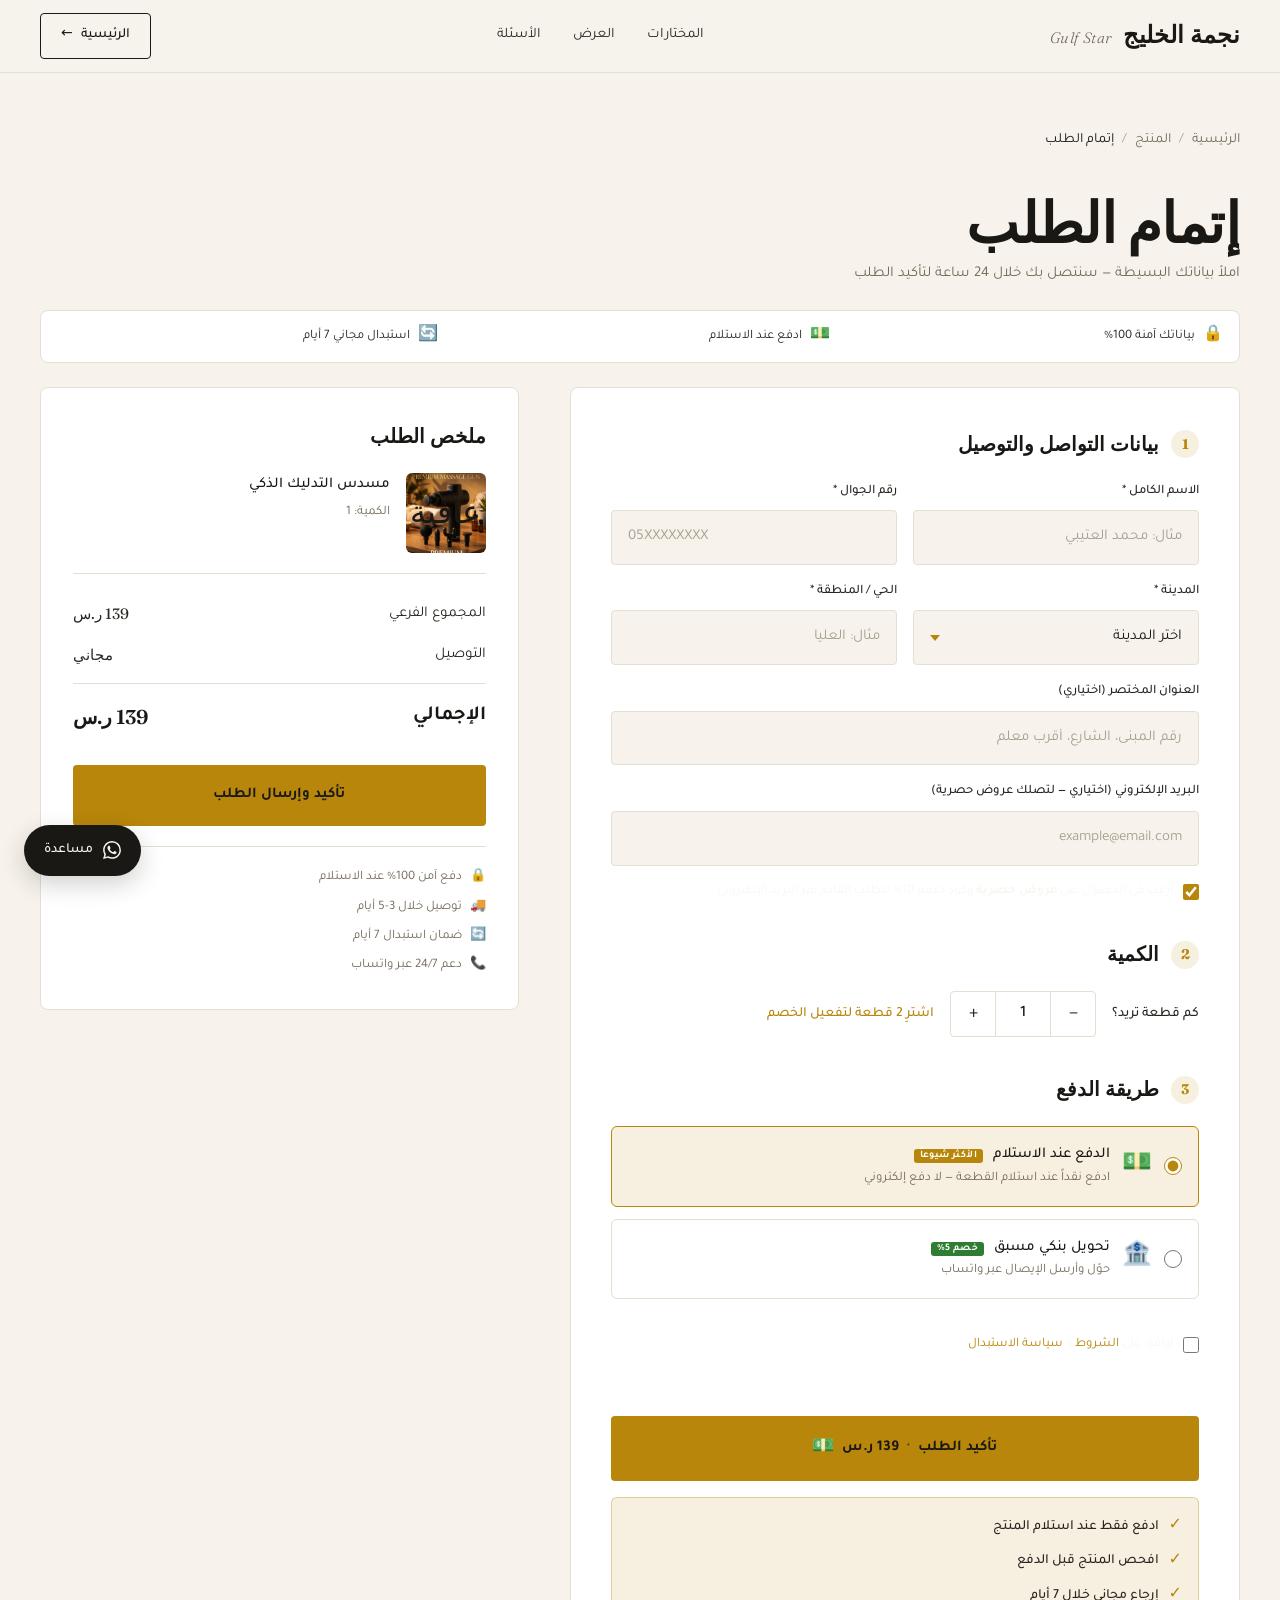
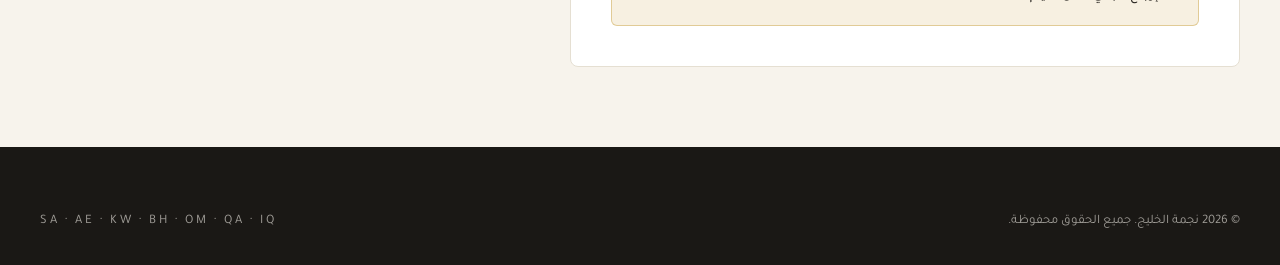
==== commit b2ef17c5: "High-conversion audit: simplify checkout, policy pages, urgency, pixels, fix related" ====
--- a/checkout.html
+++ b/checkout.html
@@ -117,6 +117,16 @@
               <input type="text" class="checkout-input" name="address" placeholder="رقم المبنى، الشارع، أقرب معلم">
             </div>
           </div>
+          <div class="checkout-row" style="grid-template-columns:1fr">
+            <div>
+              <label class="checkout-label">البريد الإلكتروني (اختياري — لتصلك عروض حصرية)</label>
+              <input type="email" class="checkout-input" name="email" id="cEmail" placeholder="example@email.com" autocomplete="email">
+            </div>
+          </div>
+          <label class="form-checkbox" style="margin-top:8px">
+            <input type="checkbox" name="marketing_consent" id="cMarketing" value="1" checked>
+            <span>أرغب في الحصول على <strong>عروض حصرية</strong> وكود خصم 10% للطلب القادم عبر البريد الإلكتروني</span>
+          </label>
         </div>
 
         <!-- STEP 2: Quantity -->
@@ -350,6 +360,8 @@
       timestamp: new Date().toISOString(),
       name: fd.name,
       phone: fd.phone,
+      email: fd.email || '',
+      marketingConsent: !!fd.marketing_consent,
       city: fd.city,
       district: fd.district,
       address: fd.address || '',
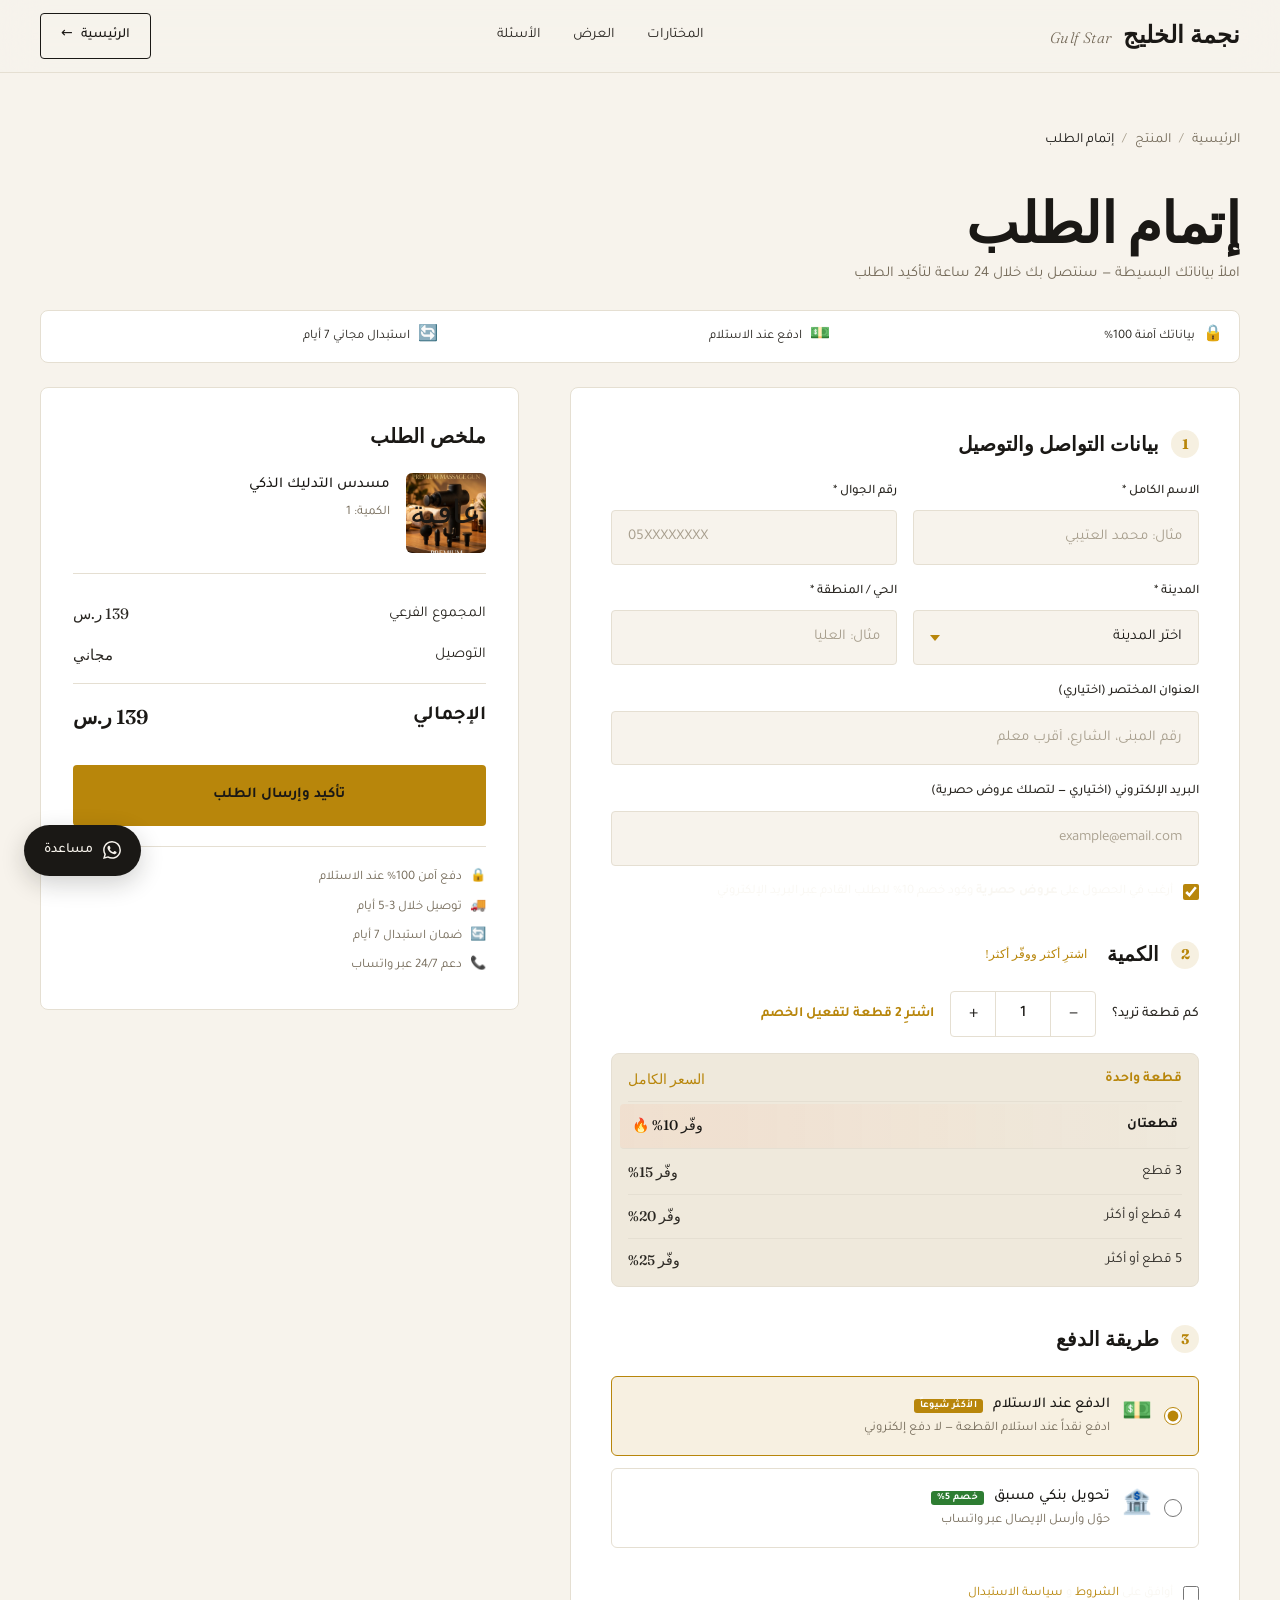
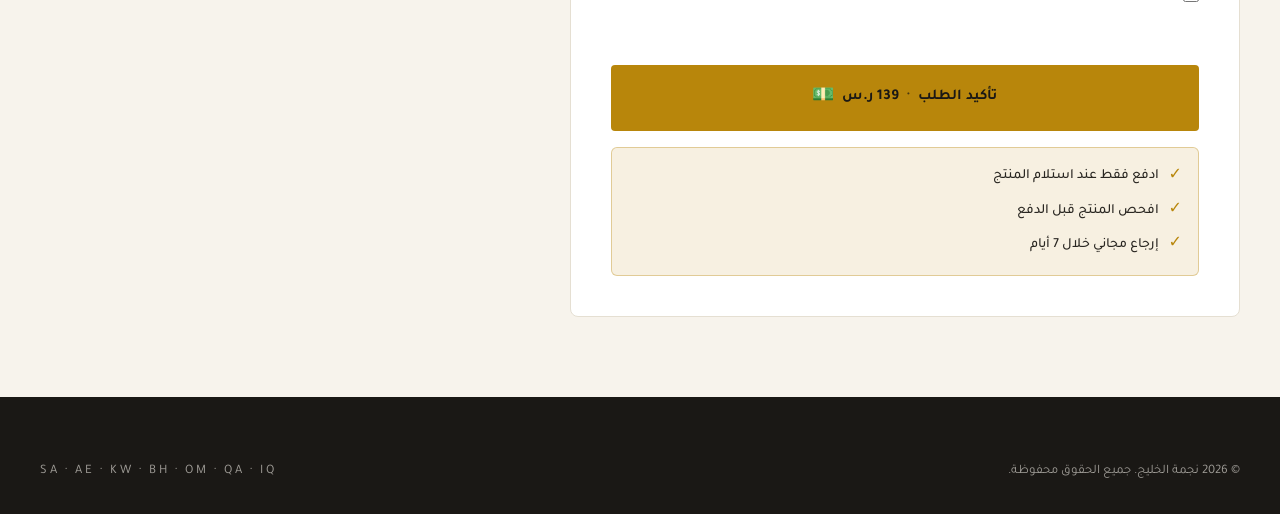
==== commit 1d944a00: "Make quantity discount tiers prominent + savings badge + email field" ====
--- a/checkout.html
+++ b/checkout.html
@@ -129,9 +129,10 @@
           </label>
         </div>
 
-        <!-- STEP 2: Quantity -->
+        <!-- STEP 2: Quantity (with prominent discount tiers) -->
         <div class="checkout-section">
-          <h3><span class="step-num">2</span> الكمية</h3>
+          <h3><span class="step-num">2</span> الكمية <span style="font-size:0.75rem;color:var(--gold);font-weight:500;margin-right:8px">اشترِ أكثر ووفّر أكثر!</span></h3>
+
           <div class="qty-row">
             <span class="qty-label">كم قطعة تريد؟</span>
             <div class="qty-selector">
@@ -139,7 +140,31 @@
               <input type="number" class="qty-input" id="qtyInput" value="1" min="1" max="99">
               <button class="qty-btn" id="qtyPlus" type="button">+</button>
             </div>
-            <span style="font-size:0.875rem;color:var(--gold);font-weight:500" id="discountNote"></span>
+            <span style="font-size:0.875rem;color:var(--gold);font-weight:600" id="discountNote"></span>
+          </div>
+
+          <!-- Discount tier table (always visible) -->
+          <div class="discount-tiers-checkout">
+            <div class="dt-row" data-min="1">
+              <span>قطعة واحدة</span>
+              <span class="dt-pct">السعر الكامل</span>
+            </div>
+            <div class="dt-row highlight" data-min="2">
+              <span>قطعتان</span>
+              <span class="dt-pct">وفّر 10% 🔥</span>
+            </div>
+            <div class="dt-row" data-min="3">
+              <span>3 قطع</span>
+              <span class="dt-pct">وفّر 15%</span>
+            </div>
+            <div class="dt-row" data-min="4">
+              <span>4 قطع أو أكثر</span>
+              <span class="dt-pct">وفّر 20%</span>
+            </div>
+            <div class="dt-row" data-min="5">
+              <span>5 قطع أو أكثر</span>
+              <span class="dt-pct">وفّر 25%</span>
+            </div>
           </div>
         </div>
 
@@ -216,9 +241,9 @@
           <span>المجموع الفرعي</span>
           <span class="amt" id="sumSubtotal">139 ر.س</span>
         </div>
-        <div class="summary-line discount" id="sumDiscountRow" style="display:none">
-          <span>الخصم (<span id="sumDiscountPct">0</span>%)</span>
-          <span class="amt" id="sumDiscountAmt">-0 ر.س</span>
+        <div class="summary-line discount-saved" id="sumDiscountRow" style="display:none">
+          <span>🎉 <b>وفّرت</b> (<span id="sumDiscountPct">10</span>%)</span>
+          <span class="amt" id="sumDiscountAmt">-14 ر.س</span>
         </div>
         <div class="summary-line">
           <span>التوصيل</span>
@@ -227,6 +252,9 @@
         <div class="summary-line total">
           <span>الإجمالي</span>
           <span class="amt" id="sumTotal">139 ر.س</span>
+        </div>
+        <div class="savings-badge" id="savingsBadge" style="display:none">
+          🎉 <b id="savingsText">وفّرت 14 ر.س!</b>
         </div>
 
         <button class="checkout-submit" id="summarySubmit" type="button">تأكيد وإرسال الطلب</button>
@@ -325,10 +353,18 @@
       document.getElementById('sumDiscountPct').textContent = calc.pct;
       document.getElementById('sumDiscountAmt').textContent = `-${Math.round(calc.discount)} ر.س`;
       document.getElementById('discountNote').textContent = `🎉 وفّرت ${Math.round(calc.discount)} ر.س!`;
+      document.getElementById('savingsBadge').style.display = 'block';
+      document.getElementById('savingsText').textContent = `وفّرت ${Math.round(calc.discount)} ر.س!`;
     } else {
       document.getElementById('sumDiscountRow').style.display = 'none';
       document.getElementById('discountNote').textContent = 'اشترِ 2 قطعة لتفعيل الخصم';
+      document.getElementById('savingsBadge').style.display = 'none';
     }
+    // Highlight active discount tier in the table
+    document.querySelectorAll('.discount-tiers-checkout .dt-row').forEach(row => {
+      const min = parseInt(row.dataset.min);
+      row.classList.toggle('active', qty >= min);
+    });
   }
   document.getElementById('qtyMinus').addEventListener('click', () => { document.getElementById('qtyInput').value = Math.max(1, qty - 1); updatePricing(); });
   document.getElementById('qtyPlus').addEventListener('click', () => { document.getElementById('qtyInput').value = qty + 1; updatePricing(); });
--- a/style.css
+++ b/style.css
@@ -537,3 +537,17 @@
 .legal-highlight h3 { font-family: 'Aref Ruqaa', serif; color: var(--ink); }
 .legal-highlight p { color: var(--ink-soft); }
 @media (max-width: 640px) { .exit-popup-content { padding: 32px 24px; } .live-notification { left: 16px; right: 16px; max-width: none; } }
+
+/* Discount tiers table in checkout */
+.discount-tiers-checkout { background: var(--bg-soft); border: 1px solid var(--line); border-radius: 8px; padding: 4px 16px; margin-top: 16px; }
+.discount-tiers-checkout .dt-row { display: flex; align-items: center; justify-content: space-between; padding: 10px 0; border-bottom: 1px solid var(--line); font-size: 0.875rem; color: var(--ink-soft); transition: all 0.2s; }
+.discount-tiers-checkout .dt-row:last-child { border-bottom: none; }
+.discount-tiers-checkout .dt-row.active { color: var(--gold); font-weight: 600; }
+.discount-tiers-checkout .dt-row.highlight { color: var(--ink); font-weight: 600; background: linear-gradient(90deg, rgba(255,107,53,0.08), transparent); padding-left: 12px; padding-right: 12px; border-radius: 4px; margin: 2px -8px; }
+.discount-tiers-checkout .dt-row .dt-pct { font-family: 'Fraunces', serif; font-weight: 500; }
+
+/* Savings badge (prominent) */
+.savings-badge { background: linear-gradient(90deg, #2E7D32, #43A047); color: #fff; padding: 12px 16px; border-radius: 8px; text-align: center; margin-top: 12px; font-size: 1rem; box-shadow: 0 4px 12px rgba(46,125,50,0.2); animation: pulseGlow 2s infinite; }
+@keyframes pulseGlow { 0%, 100% { box-shadow: 0 4px 12px rgba(46,125,50,0.2); } 50% { box-shadow: 0 6px 20px rgba(46,125,50,0.4); } }
+.summary-line.discount-saved b { color: #2E7D32; }
+.summary-line.discount-saved .amt { color: #2E7D32; font-weight: 700; font-size: 1.0625rem; }
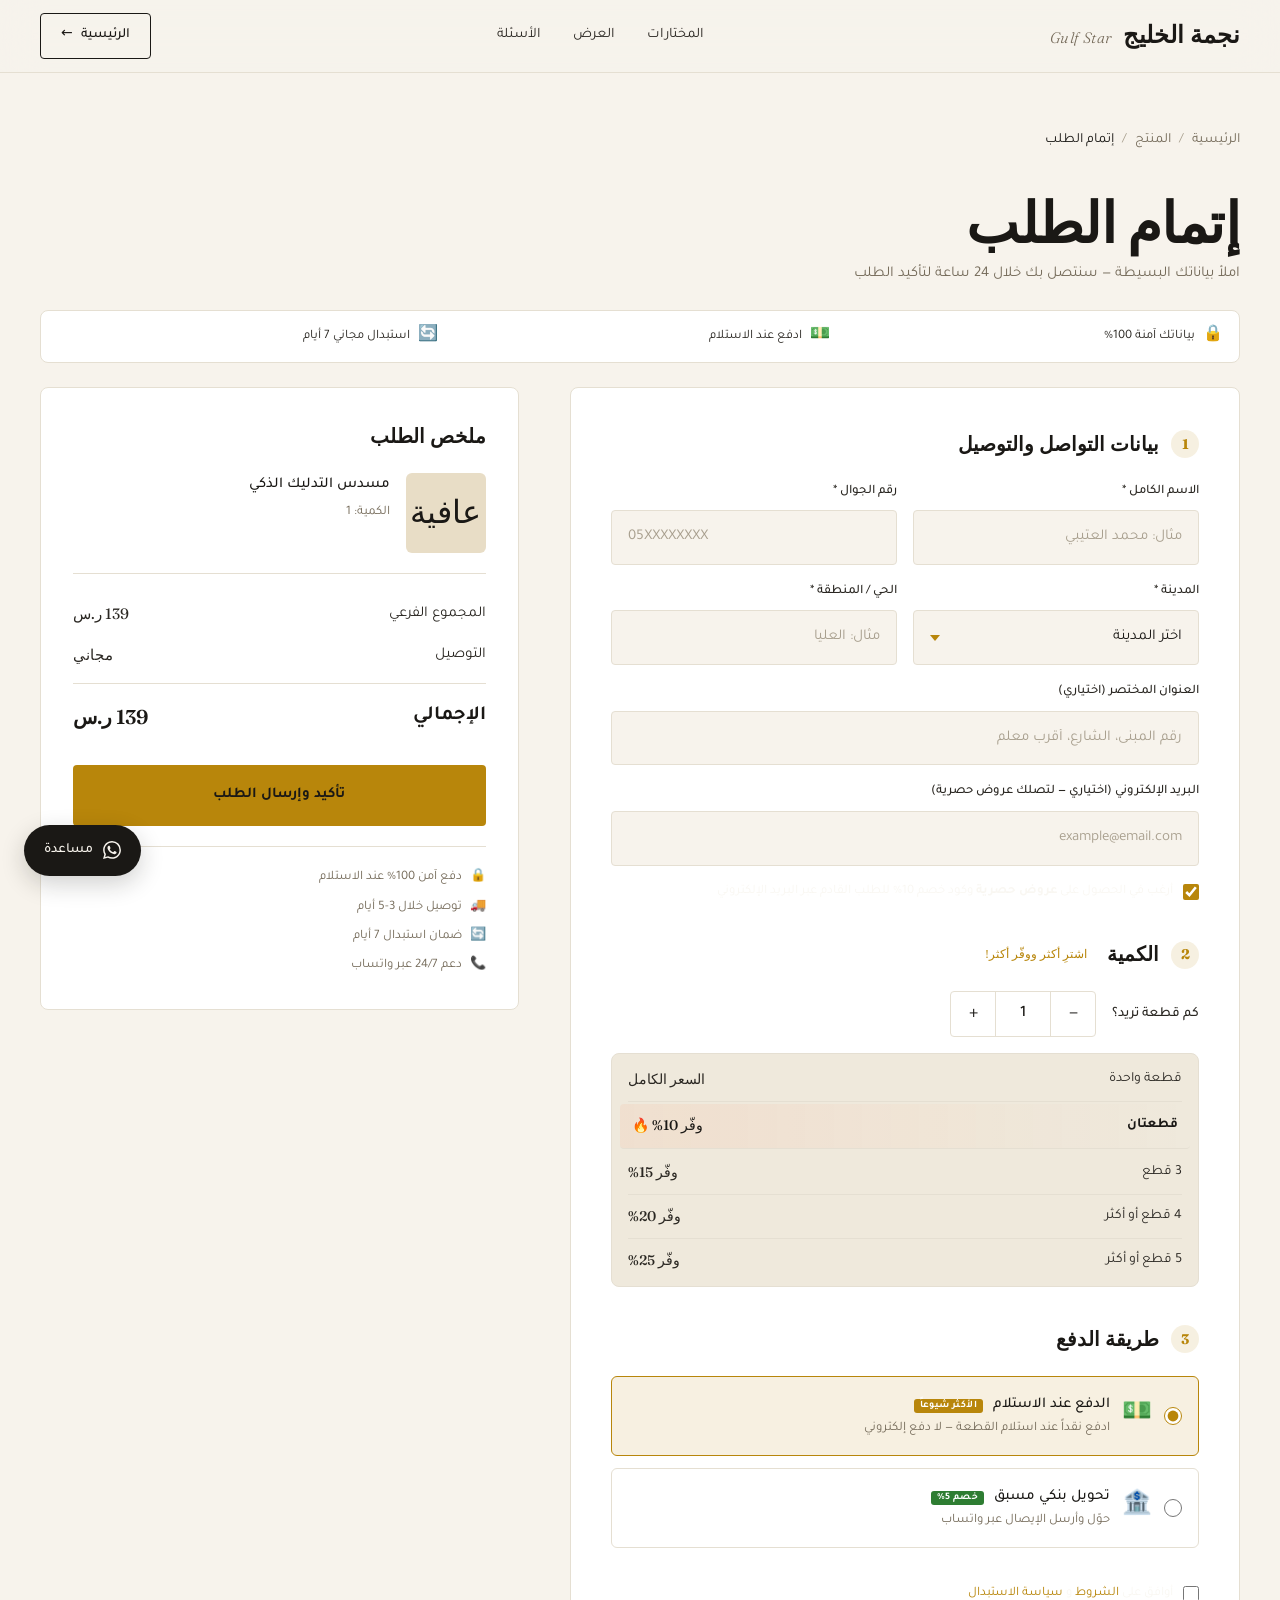
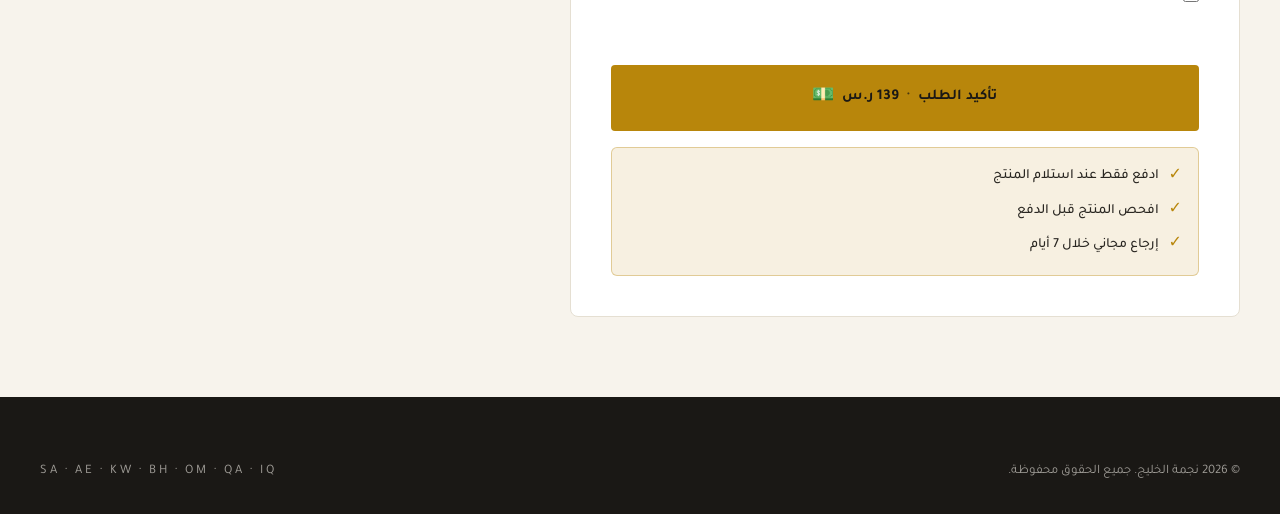
==== commit a69903c7: "Add admin panel: config.json, admin.html, admin/app.js, admin/admin.css; refactor app.js to load con" ====
--- a/checkout.html
+++ b/checkout.html
@@ -10,24 +10,7 @@
 <link href="https://fonts.bunny.net/css?family=aref-ruqaa:400,700|reem-kufi:400,500,700|fraunces:300,400,600,800|tajawal:300,400,500,700&display=swap" rel="stylesheet">
 <link rel="stylesheet" href="style.css">
 
-<!-- Meta Pixel Code (replace ID below) -->
-<script>
-!function(f,b,e,v,n,t,s){if(f.fbq)return;n=f.fbq=function(){n.callMethod?n.callMethod.apply(n,arguments):n.queue.push(arguments)};if(!f._fbq)f._fbq=n;n.push=n;n.loaded=!0;n.version='2.0';n.queue=[];t=b.createElement(e);t.async=!0;t.src=v;s=b.getElementsByTagName(e)[0];s.parentNode.insertBefore(t,s)}(window,document,'script','https://connect.facebook.net/en_US/fbevents.js');
-// fbq('init', 'YOUR_META_PIXEL_ID');
-// fbq('track', 'PageView');
-// fbq('track', 'InitiateCheckout');
-</script>
-<!-- End Meta Pixel Code -->
-
-<!-- TikTok Pixel Code (replace ID below) -->
-<script>
-!function (w, d, t) {
-  w.TiktokAnalyticsObject=t;var ttq=w[t]=w[t]||[];ttq.methods=["page","track","identify","instances","debug","on","off","once","ready","alias","group","enableCookie","disableCookie"],ttq.setAndDefer=function(t,e){t[e]=function(){t.push([e].concat(Array.prototype.slice.call(arguments,0)))}};for(var i=0;i<ttq.methods.length;i++)ttq.setAndDefer(ttq,ttq.methods[i]);ttq.instance=function(t){for(var e=ttq.methods.length;e--;)var n=ttq.methods[e];n=n.split("."),n=n[0],n=t[n];return n},ttq.load=function(e,n){var i="https://analytics.tiktok.com/i18n/pixel/events.js";ttq._i=ttq._i||{},ttq._i[e]=[],ttq._i[e]._.u=i,ttq._i[e]._.t=1*new Date,ttq._i[e]._.e=n,n=n||{};for(var o=["sdk.php","track.php","identify.php","disable.php","enable.php"],c=0;c<o.length;c++){var a="https://analytics.tiktok.com/i18n/pixel/"+o[c];ttq._i[e]._.o||(ttq._i[e]._.o=[]),ttq._i[e]._.o.push(o[c])};var s=document.createElement("script");s.type="text/javascript",s.async=!0,s.src=i+"?sdkid="+e+"&lib="+t;var r=document.getElementsByTagName("script")[0];r.parentNode.insertBefore(s,r)};
-  // ttq.load('YOUR_TIKTOK_PIXEL_ID');
-  // ttq.page();
-}(window, document, 'ttq');
-</script>
-<!-- End TikTok Pixel Code -->
+<!-- Pixels injected by app.js based on config.json -->
 </head>
 <body>
 
@@ -302,6 +285,12 @@
 
 <script src="app.js"></script>
 <script>
+  // Wait for config to load
+  window.configReady.then(() => {
+    initCheckoutPage();
+  });
+
+  function initCheckoutPage() {
   // Determine what's being ordered
   const isBundle = getParam('bundle') === '1';
   const prodId = getParam('id') || '01';
@@ -315,7 +304,7 @@
     productName = 'الباقة الكاملة (4 قطع)';
     productMonogram = '★';
     productColor = '#D4C9AE';
-    productImage = 'images/p02-main.jpg';
+    productImage = 'https://cdn.jsdelivr.net/gh/MASUd9330/nujmat-store@main/images/p02-main.jpg';
   } else {
     unitPrice = product.price;
     productName = product.ar;
@@ -488,10 +477,11 @@
     });
     // Open WhatsApp
     const msg = `مرحباً! أنا ${name} وأريد الحصول على كود خصم 10% 🌟`;
-    window.open(`https://wa.me/8801581226134?text=${encodeURIComponent(msg)}`, '_blank');
+    window.open(`https://wa.me/${WHATSAPP_NUMBER}?text=${encodeURIComponent(msg)}`, '_blank');
     closeExitPopup();
     showToast('✅ شكراً! سيتم التواصل معك خلال دقائق');
   }
+  } // end initCheckoutPage
 </script>
 
 </body>
--- a/style.css
+++ b/style.css
@@ -551,3 +551,11 @@
 @keyframes pulseGlow { 0%, 100% { box-shadow: 0 4px 12px rgba(46,125,50,0.2); } 50% { box-shadow: 0 6px 20px rgba(46,125,50,0.4); } }
 .summary-line.discount-saved b { color: #2E7D32; }
 .summary-line.discount-saved .amt { color: #2E7D32; font-weight: 700; font-size: 1.0625rem; }
+
+/* Gallery image fix */
+.gallery-img-real { width: 100%; height: 100%; object-fit: cover; position: absolute; top: 0; left: 0; z-index: 1; }
+.gallery-main-img { position: relative; overflow: hidden; }
+
+/* Reduce monogram size as fallback (was clamp(8rem, 20vw, 18rem) = too big) */
+.gallery-main-monogram { font-size: clamp(2.5rem, 8vw, 5rem) !important; opacity: 0.85; }
+.product-monogram { font-size: clamp(4rem, 12vw, 8rem) !important; }
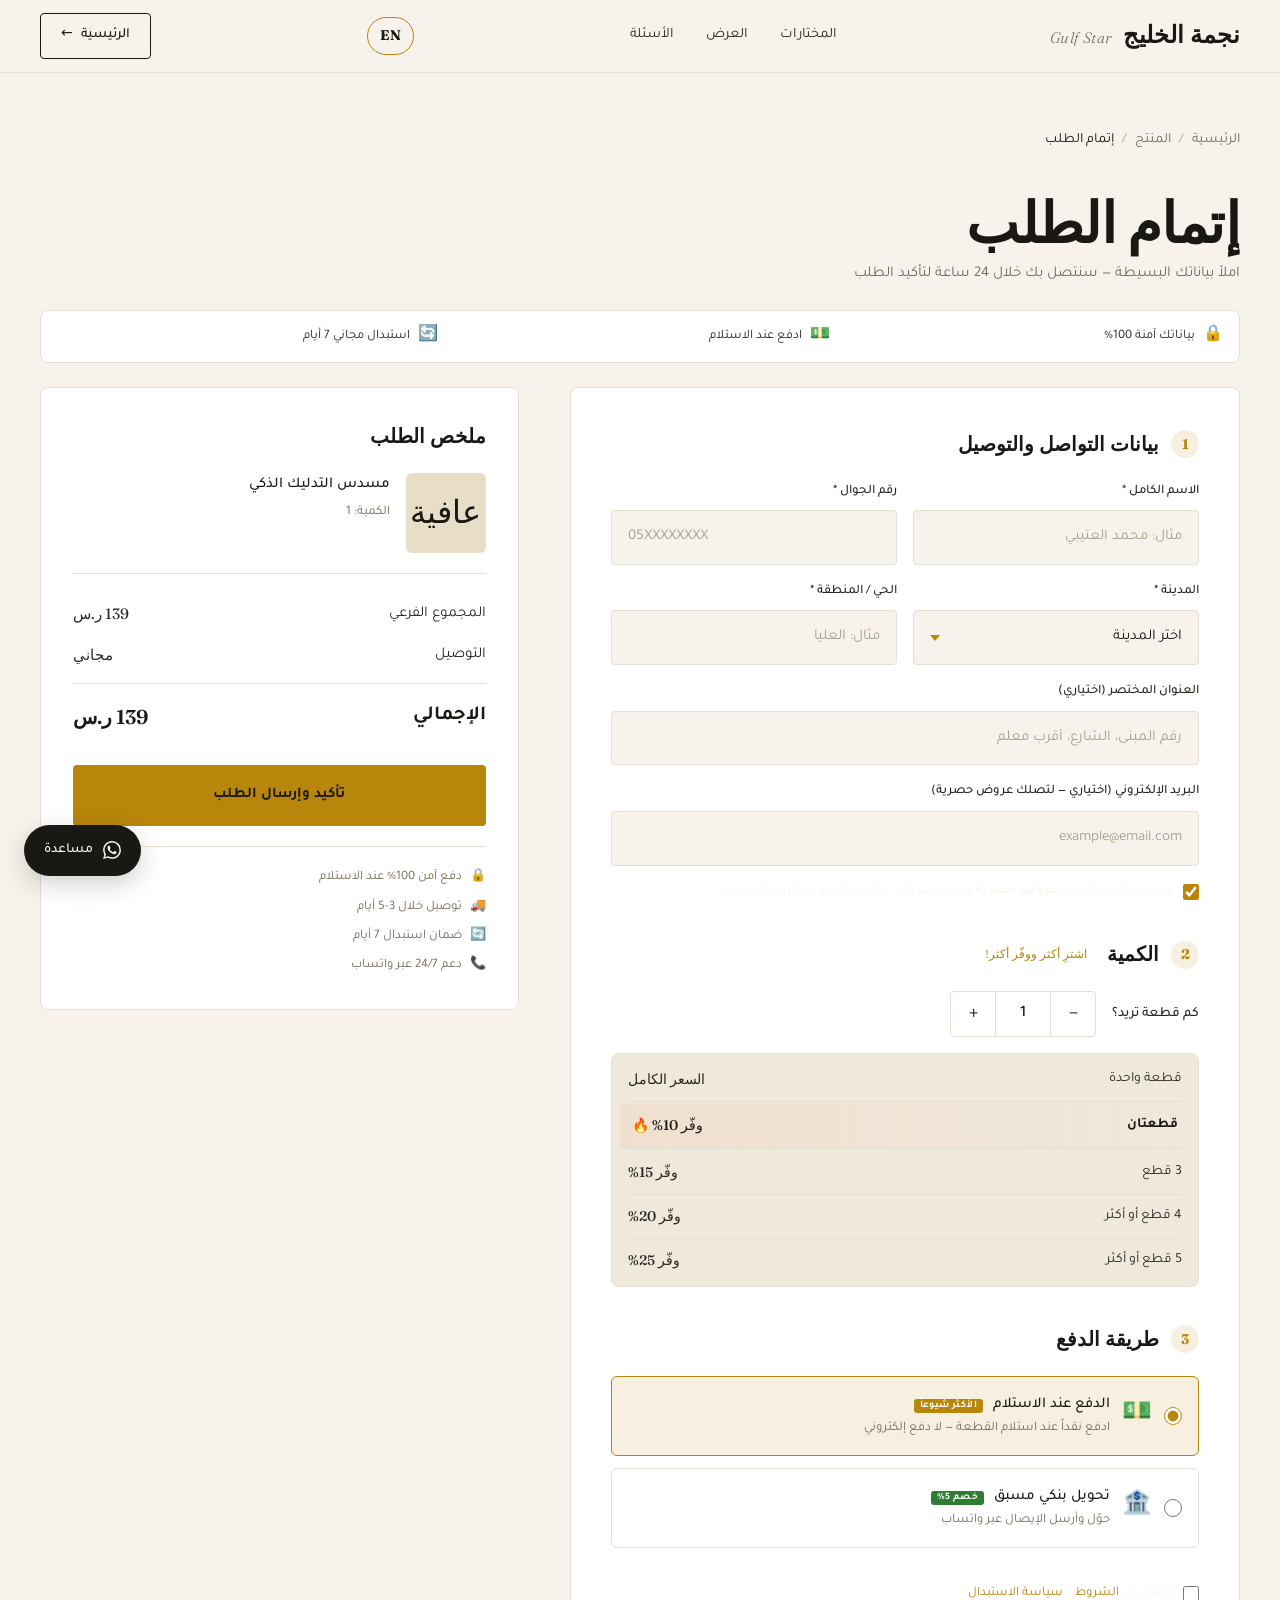
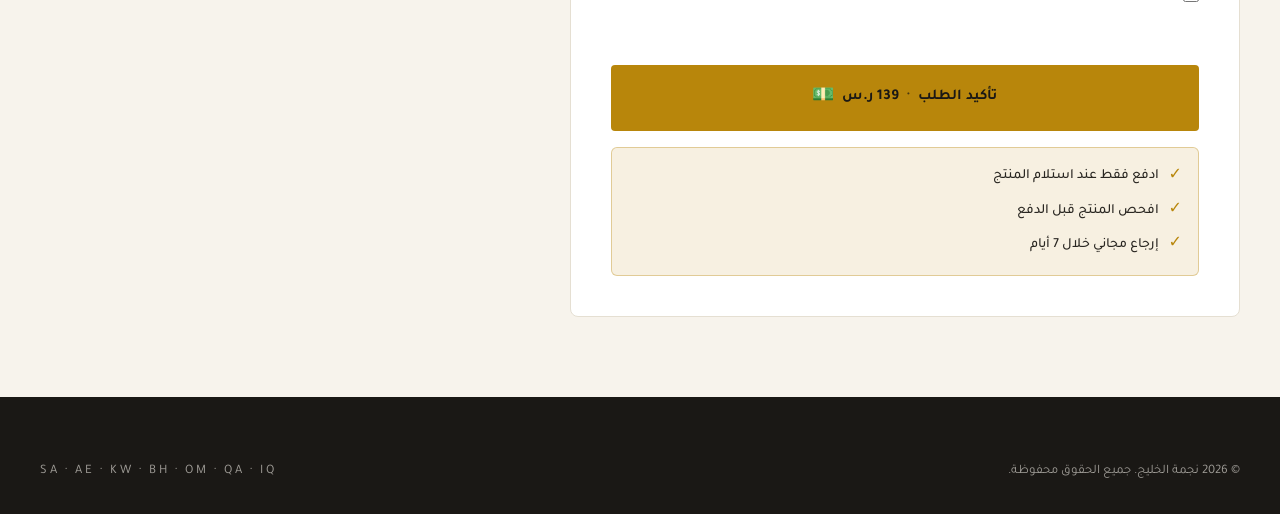
==== commit 4c1b1a01: "Add bilingual support: EN/AR toggle button, English content for all products, LTR mode CSS" ====
--- a/checkout.html
+++ b/checkout.html
@@ -18,14 +18,15 @@
 <nav class="nav">
   <div class="nav-inner">
     <a href="index.html" class="brand">
-      <span class="brand-ar">نجمة الخليج</span>
-      <span class="brand-en">Gulf Star</span>
+      <span class="brand-ar" data-brand="ar">نجمة الخليج</span>
+      <span class="brand-en" data-brand="en">Gulf Star</span>
     </a>
     <div class="nav-links">
       <a href="index.html#products">المختارات</a>
       <a href="index.html#bundle">العرض</a>
       <a href="index.html#faq">الأسئلة</a>
     </div>
+    <button class="lang-toggle" onclick="toggleLanguage()" title="Switch to English">EN</button>
     <a href="index.html" class="nav-cta">الرئيسية</a>
   </div>
 </nav>
--- a/style.css
+++ b/style.css
@@ -559,3 +559,65 @@
 /* Reduce monogram size as fallback (was clamp(8rem, 20vw, 18rem) = too big) */
 .gallery-main-monogram { font-size: clamp(2.5rem, 8vw, 5rem) !important; opacity: 0.85; }
 .product-monogram { font-size: clamp(4rem, 12vw, 8rem) !important; }
+
+/* ============== LANGUAGE TOGGLE ============== */
+.lang-toggle {
+  background: transparent;
+  border: 1.5px solid var(--gold, #B8860B);
+  color: var(--ink, #2A1A0A);
+  padding: 6px 12px;
+  border-radius: 999px;
+  font-size: 0.875rem;
+  font-weight: 700;
+  cursor: pointer;
+  letter-spacing: 0.5px;
+  font-family: 'Fraunces', 'Tajawal', sans-serif;
+  transition: all 0.2s;
+  margin: 0 4px;
+}
+.lang-toggle:hover {
+  background: var(--gold, #B8860B);
+  color: #fff;
+}
+
+/* ============== ENGLISH (LTR) MODE ============== */
+body.lang-en { direction: ltr; text-align: left; }
+body.lang-en .nav-inner { direction: ltr; }
+body.lang-en .nav-links { flex-direction: row; }
+body.lang-en .brand-en { display: inline; }
+body.lang-en .brand-ar { display: none; }
+body.lang-en .nav-cta,
+body.lang-en .nav-links a { font-family: 'Fraunces', 'Inter', system-ui, sans-serif; }
+
+/* In Arabic mode, hide English brand */
+body.lang-ar .brand-en { display: none; }
+body.lang-ar .brand-ar { display: inline; }
+
+/* Font swap for English */
+body.lang-en .hero-title,
+body.lang-en .product-title-ar,
+body.lang-en .h2,
+body.lang-en .exit-popup-title,
+body.lang-en h1, body.lang-en h2, body.lang-en h3,
+body.lang-en .nav-cta {
+  font-family: 'Fraunces', 'Inter', system-ui, sans-serif;
+}
+
+/* Reusable utility: hide in opposite language */
+body.lang-en [data-lang="ar"] { display: none !important; }
+body.lang-ar [data-lang="en"] { display: none !important; }
+
+/* Product page: in LTR, gallery and content side swap back naturally */
+body.lang-en .product-page-grid { direction: ltr; }
+body.lang-en .related-grid { direction: ltr; }
+
+/* Forms: align labels left in English */
+body.lang-en label { text-align: left; }
+body.lang-en input, body.lang-en textarea, body.lang-en select { text-align: left; direction: ltr; }
+body.lang-en .form-grid { direction: ltr; }
+body.lang-en .checkout-grid { direction: ltr; }
+body.lang-en .checkout-summary { text-align: left; }
+
+/* Countdown timer: keep LTR digits even in Arabic mode */
+.countdown-timer, .ct-digits { direction: ltr; display: inline-flex; gap: 4px; }
+
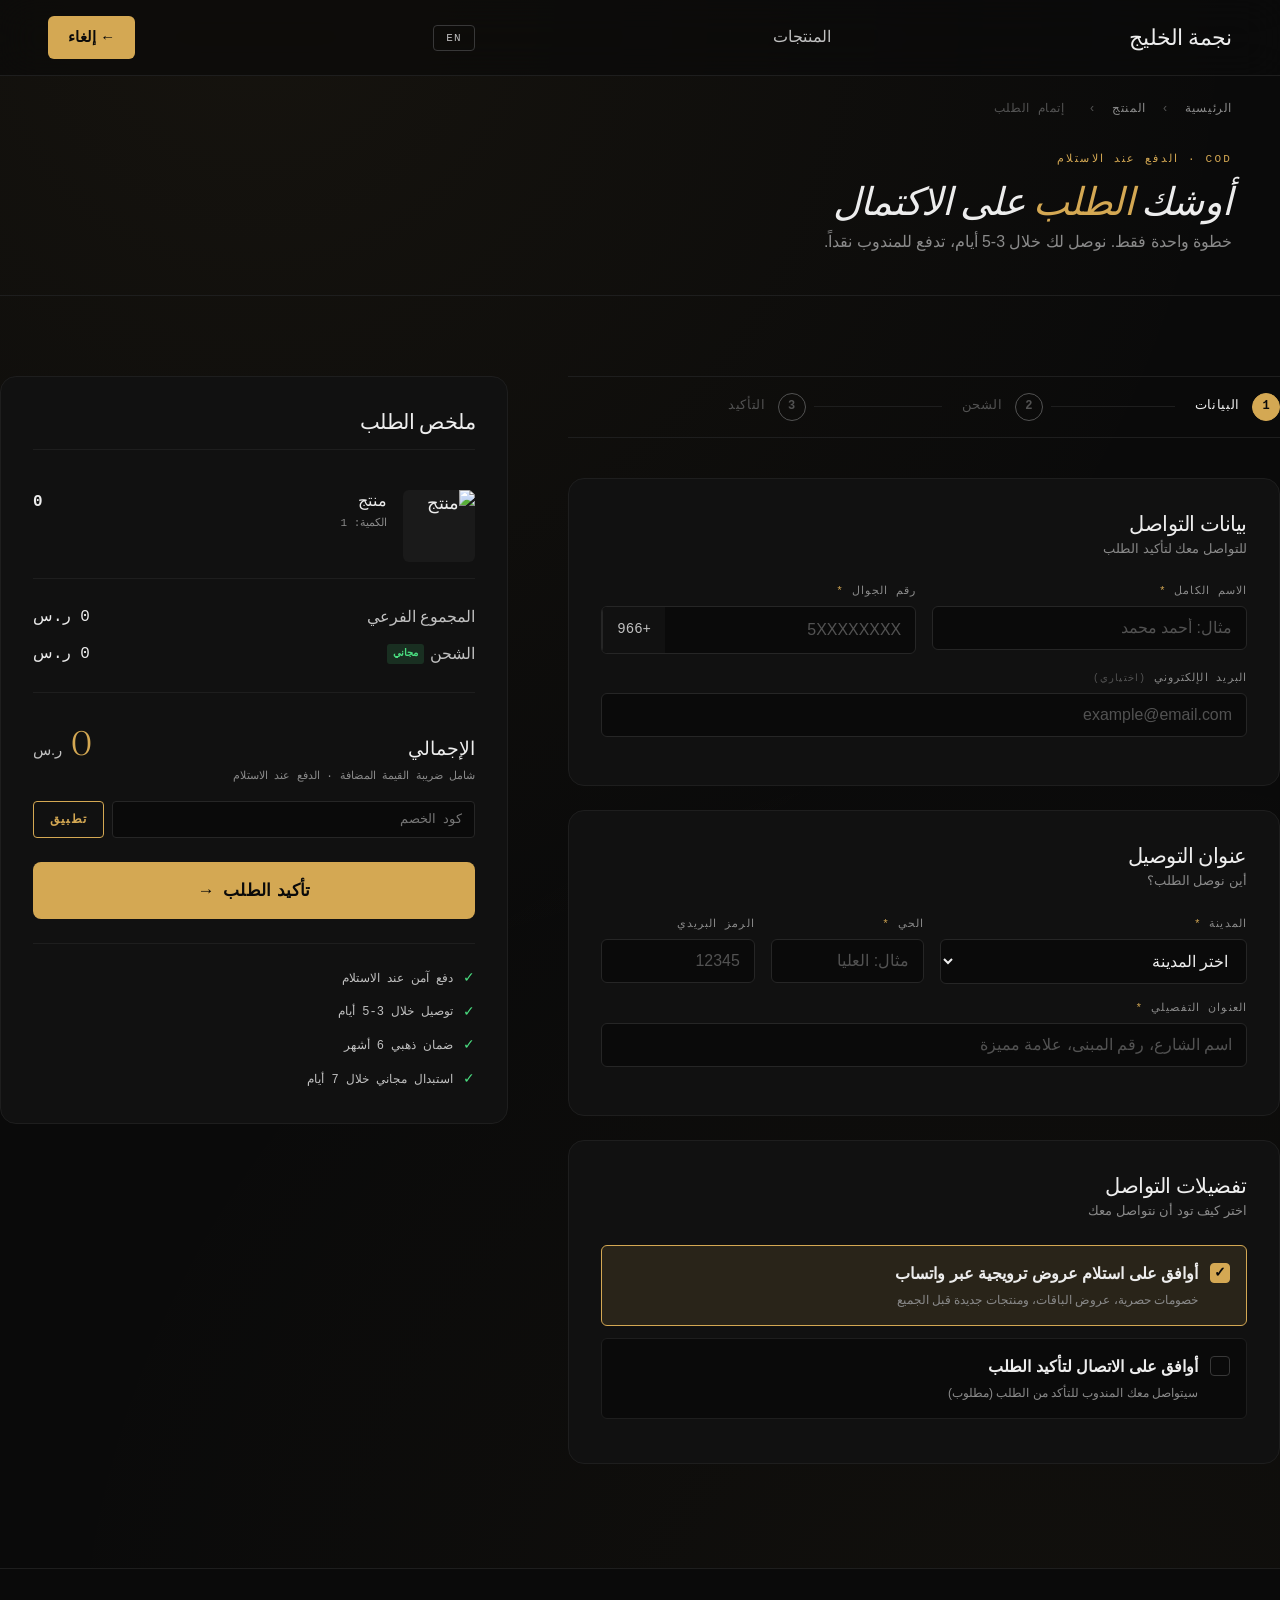
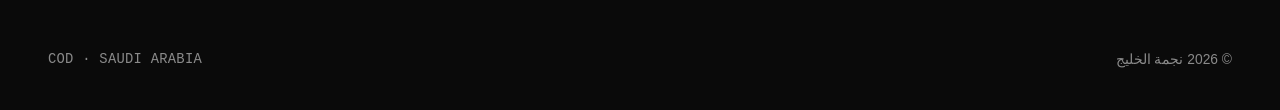
==== commit dee99e22: "Advanced product and checkout pages: sticky galleries, real-time validation, live activity ticker, s" ====
--- a/checkout.html
+++ b/checkout.html
@@ -2,19 +2,530 @@
 <html lang="ar" dir="rtl">
 <head>
 <meta charset="UTF-8">
-<meta name="viewport" content="width=device-width, initial-scale=1, viewport-fit=cover">
-<meta name="theme-color" content="#F7F3EC">
-<meta name="description" content="نجمة الخليج — إتمام الطلب">
+<meta name="viewport" content="width=device-width, initial-scale=1.0, viewport-fit=cover">
+<meta name="theme-color" content="#0a0a0a">
 <title>إتمام الطلب | نجمة الخليج</title>
 <link rel="preconnect" href="https://fonts.bunny.net" crossorigin>
-<link href="https://fonts.bunny.net/css?family=aref-ruqaa:400,700|reem-kufi:400,500,700|fraunces:300,400,600,800|tajawal:300,400,500,700&display=swap" rel="stylesheet">
+<link href="https://fonts.bunny.net/css?family=fraunces:300,400,500,600,700,800|inter-tight:300,400,500,600,700,800|jetbrains-mono:400,500,600&display=swap" rel="stylesheet">
 <link rel="stylesheet" href="style.css">
-
-<!-- Pixels injected by app.js based on config.json -->
+<style>
+/* ============== CHECKOUT SPECIFIC ============== */
+
+.checkout-section {
+  padding: 40px 0 80px;
+}
+
+.breadcrumb {
+  padding: 24px 0 0;
+  font-family: 'JetBrains Mono', monospace;
+  font-size: 12px;
+  color: var(--text-muted);
+  letter-spacing: 0.05em;
+}
+.breadcrumb a { color: var(--text-muted); text-decoration: none; }
+.breadcrumb a:hover { color: var(--gold); }
+.breadcrumb span { color: var(--text-faint); margin: 0 8px; }
+
+/* Page header */
+.checkout-header {
+  padding: 32px 0 24px;
+  border-bottom: 1px solid var(--border-soft);
+  margin-bottom: 40px;
+}
+.checkout-eyebrow {
+  font-family: 'JetBrains Mono', monospace;
+  font-size: 11px;
+  color: var(--gold);
+  letter-spacing: 0.2em;
+  text-transform: uppercase;
+  margin-bottom: 12px;
+}
+.checkout-title {
+  font-family: 'Fraunces', serif;
+  font-size: clamp(1.75rem, 3vw, 2.5rem);
+  font-weight: 300;
+  font-style: italic;
+  line-height: 1.1;
+}
+.checkout-title em { color: var(--gold); font-weight: 400; }
+.checkout-subtitle {
+  color: var(--text-muted);
+  font-size: 0.9375rem;
+  margin-top: 8px;
+}
+
+/* Layout: form left, summary right */
+.checkout-grid {
+  display: grid;
+  grid-template-columns: 1.4fr 1fr;
+  gap: 60px;
+  align-items: start;
+}
+@media (max-width: 1024px) {
+  .checkout-grid { grid-template-columns: 1fr; gap: 40px; }
+}
+
+/* Step indicator */
+.step-bar {
+  display: flex;
+  margin-bottom: 40px;
+  border-top: 1px solid var(--border-soft);
+  border-bottom: 1px solid var(--border-soft);
+}
+.step {
+  flex: 1;
+  padding: 16px 0;
+  display: flex;
+  align-items: center;
+  gap: 12px;
+  position: relative;
+  color: var(--text-faint);
+}
+.step.active { color: var(--text); }
+.step.done { color: var(--success); }
+.step-num {
+  width: 28px;
+  height: 28px;
+  border-radius: 50%;
+  border: 1px solid currentColor;
+  display: flex;
+  align-items: center;
+  justify-content: center;
+  font-family: 'JetBrains Mono', monospace;
+  font-size: 12px;
+  font-weight: 600;
+  flex-shrink: 0;
+}
+.step.active .step-num { background: var(--gold); color: #0a0a0a; border-color: var(--gold); }
+.step.done .step-num { background: var(--success); color: #0a0a0a; border-color: var(--success); }
+.step-label {
+  font-size: 13px;
+  font-family: 'JetBrains Mono', monospace;
+  letter-spacing: 0.05em;
+}
+.step:not(:last-child)::after {
+  content: '';
+  flex: 1;
+  height: 1px;
+  background: var(--border-soft);
+  margin: 0 8px;
+}
+@media (max-width: 600px) {
+  .step-label { display: none; }
+}
+
+/* Form section */
+.form-section {
+  background: var(--bg-subtle);
+  border: 1px solid var(--border-soft);
+  border-radius: var(--radius-lg);
+  padding: 32px;
+  margin-bottom: 24px;
+}
+.form-section h3 {
+  font-family: 'Fraunces', serif;
+  font-size: 1.25rem;
+  font-weight: 400;
+  margin-bottom: 4px;
+}
+.form-section-desc {
+  font-size: 13px;
+  color: var(--text-muted);
+  margin-bottom: 24px;
+}
+
+/* Form grid */
+.form-row {
+  display: grid;
+  gap: 16px;
+  margin-bottom: 16px;
+}
+.form-row.cols-2 { grid-template-columns: 1fr 1fr; }
+.form-row.cols-3 { grid-template-columns: 2fr 1fr 1fr; }
+@media (max-width: 600px) {
+  .form-row.cols-2, .form-row.cols-3 { grid-template-columns: 1fr; }
+}
+
+.form-field { display: flex; flex-direction: column; gap: 6px; }
+.form-field label {
+  font-family: 'JetBrains Mono', monospace;
+  font-size: 11px;
+  color: var(--text-muted);
+  letter-spacing: 0.1em;
+  text-transform: uppercase;
+  font-weight: 500;
+}
+.form-field label .req { color: var(--gold); }
+
+.form-field input,
+.form-field textarea,
+.form-field select {
+  background: var(--bg);
+  border: 1px solid var(--border);
+  border-radius: 6px;
+  padding: 12px 14px;
+  color: var(--text);
+  font-family: inherit;
+  font-size: 0.9375rem;
+  transition: border-color 0.2s, background 0.2s;
+  width: 100%;
+}
+.form-field input:focus,
+.form-field textarea:focus,
+.form-field select:focus {
+  outline: none;
+  border-color: var(--gold);
+  background: var(--bg-raised);
+}
+.form-field input::placeholder { color: var(--text-faint); }
+.form-field.valid input { border-color: var(--success); }
+.form-field.invalid input { border-color: var(--danger); }
+.form-field-error {
+  font-size: 12px;
+  color: var(--danger);
+  margin-top: 2px;
+  display: none;
+  font-family: 'JetBrains Mono', monospace;
+}
+.form-field.invalid .form-field-error { display: block; }
+
+/* Phone input with country code */
+.phone-input {
+  display: flex;
+  align-items: center;
+  background: var(--bg);
+  border: 1px solid var(--border);
+  border-radius: 6px;
+  overflow: hidden;
+  transition: border-color 0.2s;
+}
+.phone-input:focus-within { border-color: var(--gold); }
+.phone-prefix {
+  padding: 12px 14px;
+  background: var(--bg-subtle);
+  color: var(--text-2);
+  font-family: 'JetBrains Mono', monospace;
+  font-size: 14px;
+  border-left: 1px solid var(--border);
+}
+.phone-input input {
+  flex: 1;
+  background: transparent;
+  border: none;
+  padding: 12px 14px;
+  color: var(--text);
+  font-size: 0.9375rem;
+  font-family: inherit;
+  direction: ltr;
+  text-align: right;
+}
+.phone-input input:focus { outline: none; background: transparent; }
+
+/* Checkbox / radio */
+.checkbox-row {
+  display: flex;
+  align-items: start;
+  gap: 12px;
+  padding: 16px;
+  background: var(--bg);
+  border: 1px solid var(--border-soft);
+  border-radius: 6px;
+  cursor: pointer;
+  margin-bottom: 12px;
+  transition: all 0.2s;
+}
+.checkbox-row:hover { border-color: var(--border-emph); }
+.checkbox-row.checked {
+  background: var(--gold-soft);
+  border-color: var(--gold);
+}
+.checkbox-box {
+  width: 20px;
+  height: 20px;
+  border: 1.5px solid var(--border-emph);
+  border-radius: 4px;
+  flex-shrink: 0;
+  display: flex;
+  align-items: center;
+  justify-content: center;
+  margin-top: 1px;
+  transition: all 0.2s;
+}
+.checkbox-row.checked .checkbox-box {
+  background: var(--gold);
+  border-color: var(--gold);
+  color: #0a0a0a;
+}
+.checkbox-row.checked .checkbox-box::after { content: '✓'; font-size: 14px; font-weight: 700; }
+.checkbox-content { flex: 1; }
+.checkbox-title {
+  font-size: 0.9375rem;
+  color: var(--text);
+  font-weight: 600;
+  margin-bottom: 4px;
+}
+.checkbox-desc {
+  font-size: 12px;
+  color: var(--text-muted);
+  line-height: 1.5;
+}
+
+/* Order summary (sticky) */
+.summary {
+  background: var(--bg-subtle);
+  border: 1px solid var(--border-soft);
+  border-radius: var(--radius-lg);
+  padding: 32px;
+  position: sticky;
+  top: 80px;
+}
+.summary-title {
+  font-family: 'Fraunces', serif;
+  font-size: 1.25rem;
+  margin-bottom: 24px;
+  padding-bottom: 16px;
+  border-bottom: 1px solid var(--border-soft);
+}
+.summary-product {
+  display: flex;
+  gap: 16px;
+  padding: 16px 0;
+  border-bottom: 1px solid var(--border-soft);
+}
+.summary-product-img {
+  width: 72px;
+  height: 72px;
+  border-radius: 6px;
+  background: var(--bg-raised);
+  overflow: hidden;
+  flex-shrink: 0;
+}
+.summary-product-img img { width: 100%; height: 100%; object-fit: cover; }
+.summary-product-info { flex: 1; }
+.summary-product-name {
+  font-family: 'Fraunces', serif;
+  font-size: 0.9375rem;
+  color: var(--text);
+  margin-bottom: 4px;
+  line-height: 1.3;
+}
+.summary-product-meta {
+  font-family: 'JetBrains Mono', monospace;
+  font-size: 11px;
+  color: var(--text-muted);
+}
+.summary-product-price {
+  font-family: 'JetBrains Mono', monospace;
+  font-size: 0.9375rem;
+  color: var(--text);
+  font-weight: 600;
+}
+
+/* Price summary rows */
+.price-rows {
+  padding: 20px 0;
+  border-bottom: 1px solid var(--border-soft);
+}
+.price-row {
+  display: flex;
+  justify-content: space-between;
+  align-items: center;
+  padding: 6px 0;
+  font-size: 0.9375rem;
+  color: var(--text-2);
+}
+.price-row.discount { color: var(--success); }
+.price-row.discount .price-amount { color: var(--success); }
+.price-label { display: flex; align-items: center; gap: 6px; }
+.price-amount {
+  font-family: 'JetBrains Mono', monospace;
+  font-size: 0.9375rem;
+  color: var(--text);
+}
+.discount-tag {
+  font-size: 10px;
+  background: rgba(74, 222, 128, 0.15);
+  color: var(--success);
+  padding: 2px 6px;
+  border-radius: 3px;
+  font-family: 'JetBrains Mono', monospace;
+  font-weight: 600;
+}
+
+.total-row {
+  display: flex;
+  justify-content: space-between;
+  align-items: baseline;
+  padding: 24px 0 0;
+}
+.total-label {
+  font-family: 'Fraunces', serif;
+  font-size: 1.125rem;
+  color: var(--text);
+}
+.total-amount {
+  font-family: 'Fraunces', serif;
+  font-size: 2rem;
+  color: var(--gold);
+  font-weight: 300;
+}
+.total-currency { font-size: 0.875rem; color: var(--text-2); margin-right: 4px; }
+.total-note {
+  font-size: 11px;
+  color: var(--text-muted);
+  font-family: 'JetBrains Mono', monospace;
+  margin-top: 4px;
+}
+
+/* Promo code */
+.promo-input {
+  display: flex;
+  gap: 8px;
+  margin-top: 16px;
+}
+.promo-input input {
+  flex: 1;
+  background: var(--bg);
+  border: 1px solid var(--border);
+  border-radius: 4px;
+  padding: 10px 12px;
+  color: var(--text);
+  font-family: 'JetBrains Mono', monospace;
+  font-size: 13px;
+}
+.promo-input input:focus { outline: none; border-color: var(--gold); }
+.promo-btn {
+  background: transparent;
+  color: var(--gold);
+  border: 1px solid var(--gold);
+  border-radius: 4px;
+  padding: 10px 16px;
+  font-family: 'JetBrains Mono', monospace;
+  font-size: 12px;
+  font-weight: 600;
+  cursor: pointer;
+  letter-spacing: 0.1em;
+  transition: all 0.2s;
+}
+.promo-btn:hover { background: var(--gold-soft); }
+
+/* Place order button */
+.place-order {
+  width: 100%;
+  background: var(--gold);
+  color: #0a0a0a;
+  border: none;
+  border-radius: 8px;
+  padding: 18px;
+  font-size: 1rem;
+  font-weight: 600;
+  letter-spacing: 0.02em;
+  cursor: pointer;
+  font-family: inherit;
+  margin-top: 24px;
+  transition: all 0.2s;
+  display: flex;
+  align-items: center;
+  justify-content: center;
+  gap: 8px;
+}
+.place-order:hover { background: var(--gold-2); transform: translateY(-1px); }
+.place-order:disabled { opacity: 0.5; cursor: not-allowed; }
+
+/* Trust strip */
+.trust-strip {
+  margin-top: 24px;
+  padding-top: 24px;
+  border-top: 1px solid var(--border-soft);
+  display: flex;
+  flex-direction: column;
+  gap: 12px;
+}
+.trust-strip-item {
+  display: flex;
+  align-items: center;
+  gap: 10px;
+  font-size: 12px;
+  color: var(--text-2);
+  font-family: 'JetBrains Mono', monospace;
+}
+.trust-strip-icon { color: var(--success); font-size: 14px; }
+
+/* Order success modal */
+.success-modal {
+  position: fixed;
+  inset: 0;
+  background: rgba(10, 10, 10, 0.95);
+  z-index: 1000;
+  display: none;
+  align-items: center;
+  justify-content: center;
+  padding: 20px;
+}
+.success-modal.show { display: flex; }
+.success-content {
+  background: var(--bg);
+  border: 1px solid var(--gold-line);
+  border-radius: var(--radius-lg);
+  padding: 48px;
+  max-width: 480px;
+  text-align: center;
+}
+.success-icon {
+  width: 80px;
+  height: 80px;
+  background: var(--gold-soft);
+  border: 2px solid var(--gold);
+  border-radius: 50%;
+  display: flex;
+  align-items: center;
+  justify-content: center;
+  font-size: 40px;
+  margin: 0 auto 24px;
+  color: var(--gold);
+}
+.success-title {
+  font-family: 'Fraunces', serif;
+  font-size: 1.75rem;
+  font-style: italic;
+  margin-bottom: 12px;
+}
+.success-desc {
+  color: var(--text-muted);
+  margin-bottom: 24px;
+  line-height: 1.6;
+}
+.success-order-num {
+  font-family: 'JetBrains Mono', monospace;
+  font-size: 13px;
+  color: var(--gold);
+  background: var(--gold-soft);
+  padding: 8px 16px;
+  border-radius: 4px;
+  display: inline-block;
+  margin-bottom: 24px;
+}
+.success-actions { display: flex; gap: 12px; justify-content: center; }
+.success-actions button {
+  padding: 10px 20px;
+  border-radius: 6px;
+  font-family: inherit;
+  font-size: 0.875rem;
+  font-weight: 600;
+  cursor: pointer;
+  border: 1px solid var(--border-emph);
+  background: transparent;
+  color: var(--text);
+}
+.success-actions button.primary {
+  background: var(--gold);
+  color: #0a0a0a;
+  border-color: var(--gold);
+}
+</style>
 </head>
 <body>
 
-<!-- ============================ NAV ============================ -->
 <nav class="nav">
   <div class="nav-inner">
     <a href="index.html" class="brand">
@@ -22,468 +533,319 @@
       <span class="brand-en" data-brand="en">Gulf Star</span>
     </a>
     <div class="nav-links">
-      <a href="index.html#products">المختارات</a>
-      <a href="index.html#bundle">العرض</a>
-      <a href="index.html#faq">الأسئلة</a>
+      <a href="index.html#products">المنتجات</a>
     </div>
-    <button class="lang-toggle" onclick="toggleLanguage()" title="Switch to English">EN</button>
-    <a href="index.html" class="nav-cta">الرئيسية</a>
+    <button class="lang-toggle" onclick="toggleLanguage()">EN</button>
+    <a href="index.html" class="nav-cta">← إلغاء</a>
   </div>
 </nav>
 
-<!-- ============================ CHECKOUT ============================ -->
-<section class="product-page" style="padding-top:32px">
+<div class="wrap">
+  <div class="breadcrumb">
+    <a href="index.html">الرئيسية</a>
+    <span>›</span>
+    <a href="javascript:history.back()">المنتج</a>
+    <span>›</span>
+    <span>إتمام الطلب</span>
+  </div>
+</div>
+
+<header class="checkout-header">
   <div class="wrap">
-    <div class="breadcrumb">
-      <a href="index.html">الرئيسية</a>
-      <span class="sep">/</span>
-      <a href="javascript:history.back()">المنتج</a>
-      <span class="sep">/</span>
-      <span class="current">إتمام الطلب</span>
-    </div>
-
-    <h1 class="h1 serif" style="margin: 16px 0 8px">إتمام الطلب</h1>
-    <p style="color:var(--muted);font-size:0.9375rem;margin-bottom:24px">املأ بياناتك البسيطة — سنتصل بك خلال 24 ساعة لتأكيد الطلب</p>
-
-    <!-- Live trust strip -->
-    <div class="checkout-trust-strip">
-      <div class="ct-item">
-        <span class="ct-icon">🔒</span>
-        <span>بياناتك آمنة 100%</span>
+    <div class="checkout-eyebrow">COD · الدفع عند الاستلام</div>
+    <h1 class="checkout-title">أوشك <em>الطلب</em> على الاكتمال</h1>
+    <p class="checkout-subtitle">خطوة واحدة فقط. نوصل لك خلال 3-5 أيام، تدفع للمندوب نقداً.</p>
+  </div>
+</header>
+
+<div id="checkoutPage">
+  <div class="wrap checkout-section">
+    <div class="checkout-grid">
+      <!-- LEFT: Form -->
+      <div>
+        <!-- Step indicator -->
+        <div class="step-bar">
+          <div class="step active"><div class="step-num">1</div><div class="step-label">البيانات</div></div>
+          <div class="step"><div class="step-num">2</div><div class="step-label">الشحن</div></div>
+          <div class="step"><div class="step-num">3</div><div class="step-label">التأكيد</div></div>
+        </div>
+
+        <!-- Contact -->
+        <div class="form-section">
+          <h3>بيانات التواصل</h3>
+          <p class="form-section-desc">للتواصل معك لتأكيد الطلب</p>
+          <div class="form-row cols-2">
+            <div class="form-field">
+              <label>الاسم الكامل <span class="req">*</span></label>
+              <input type="text" id="co_name" placeholder="مثال: أحمد محمد" required>
+              <span class="form-field-error">الرجاء إدخال الاسم</span>
+            </div>
+            <div class="form-field">
+              <label>رقم الجوال <span class="req">*</span></label>
+              <div class="phone-input">
+                <input type="tel" id="co_phone" placeholder="5XXXXXXXX" required pattern="[0-9]{9,}" maxlength="9">
+                <span class="phone-prefix">+966</span>
+              </div>
+              <span class="form-field-error">رقم سعودي صحيح (9 أرقام)</span>
+            </div>
+          </div>
+          <div class="form-row">
+            <div class="form-field">
+              <label>البريد الإلكتروني <span style="color:var(--text-faint);font-size:10px">(اختياري)</span></label>
+              <input type="email" id="co_email" placeholder="example@email.com">
+            </div>
+          </div>
+        </div>
+
+        <!-- Address -->
+        <div class="form-section">
+          <h3>عنوان التوصيل</h3>
+          <p class="form-section-desc">أين نوصل الطلب؟</p>
+          <div class="form-row cols-3">
+            <div class="form-field">
+              <label>المدينة <span class="req">*</span></label>
+              <select id="co_city" required>
+                <option value="">اختر المدينة</option>
+                <option>الرياض</option>
+                <option>جدة</option>
+                <option>مكة المكرمة</option>
+                <option>المدينة المنورة</option>
+                <option>الدمام</option>
+                <option>الخبر</option>
+                <option>الطائف</option>
+                <option>تبوك</option>
+                <option>أبها</option>
+                <option>بريدة</option>
+                <option>حائل</option>
+                <option>نجران</option>
+                <option>الجبيل</option>
+                <option>ينبع</option>
+                <option>أبها</option>
+                <option>خميس مشيط</option>
+                <option>أخرى</option>
+              </select>
+              <span class="form-field-error">اختر المدينة</span>
+            </div>
+            <div class="form-field">
+              <label>الحي <span class="req">*</span></label>
+              <input type="text" id="co_district" placeholder="مثال: العليا" required>
+              <span class="form-field-error">أدخل اسم الحي</span>
+            </div>
+            <div class="form-field">
+              <label>الرمز البريدي</label>
+              <input type="text" id="co_zip" placeholder="12345" maxlength="5">
+            </div>
+          </div>
+          <div class="form-row">
+            <div class="form-field">
+              <label>العنوان التفصيلي <span class="req">*</span></label>
+              <input type="text" id="co_address" placeholder="اسم الشارع، رقم المبنى، علامة مميزة" required>
+              <span class="form-field-error">أدخل العنوان</span>
+            </div>
+          </div>
+        </div>
+
+        <!-- Marketing consent -->
+        <div class="form-section">
+          <h3>تفضيلات التواصل</h3>
+          <p class="form-section-desc">اختر كيف تود أن نتواصل معك</p>
+          <div class="checkbox-row checked" data-toggle>
+            <div class="checkbox-box"></div>
+            <div class="checkbox-content">
+              <div class="checkbox-title">أوافق على استلام عروض ترويجية عبر واتساب</div>
+              <div class="checkbox-desc">خصومات حصرية، عروض الباقات، ومنتجات جديدة قبل الجميع</div>
+            </div>
+          </div>
+          <div class="checkbox-row" data-toggle>
+            <div class="checkbox-box"></div>
+            <div class="checkbox-content">
+              <div class="checkbox-title">أوافق على الاتصال لتأكيد الطلب</div>
+              <div class="checkbox-desc">سيتواصل معك المندوب للتأكد من الطلب (مطلوب)</div>
+            </div>
+          </div>
+        </div>
       </div>
-      <div class="ct-item">
-        <span class="ct-icon">💵</span>
-        <span>ادفع عند الاستلام</span>
-      </div>
-      <div class="ct-item">
-        <span class="ct-icon">🔄</span>
-        <span>استبدال مجاني 7 أيام</span>
+
+      <!-- RIGHT: Summary (sticky) -->
+      <div>
+        <div class="summary" id="orderSummary">
+          <h2 class="summary-title">ملخص الطلب</h2>
+          <div class="summary-product" id="sumProduct">
+            <div class="summary-product-img">
+              <img src="" alt="منتج" id="sumImg">
+            </div>
+            <div class="summary-product-info">
+              <div class="summary-product-name" id="sumName">منتج</div>
+              <div class="summary-product-meta" id="sumMeta">الكمية: 1</div>
+            </div>
+            <div class="summary-product-price" id="sumPrice">0</div>
+          </div>
+
+          <div class="price-rows">
+            <div class="price-row">
+              <div class="price-label">المجموع الفرعي</div>
+              <div class="price-amount" id="sumSubtotal">0 ر.س</div>
+            </div>
+            <div class="price-row discount" id="discountRow" style="display:none">
+              <div class="price-label">خصم الكمية <span class="discount-tag" id="discountPct">0%</span></div>
+              <div class="price-amount" id="sumDiscount">-0 ر.س</div>
+            </div>
+            <div class="price-row">
+              <div class="price-label">الشحن <span class="discount-tag" style="color:var(--success)">مجاني</span></div>
+              <div class="price-amount">0 ر.س</div>
+            </div>
+          </div>
+
+          <div class="total-row">
+            <div>
+              <div class="total-label">الإجمالي</div>
+              <div class="total-note">شامل ضريبة القيمة المضافة · الدفع عند الاستلام</div>
+            </div>
+            <div>
+              <span class="total-amount" id="sumTotal">0</span>
+              <span class="total-currency">ر.س</span>
+            </div>
+          </div>
+
+          <div class="promo-input">
+            <input type="text" id="promoCode" placeholder="كود الخصم">
+            <button class="promo-btn" id="promoBtn">تطبيق</button>
+          </div>
+
+          <button class="place-order" id="placeOrder">
+            <span>تأكيد الطلب</span>
+            <span>→</span>
+          </button>
+
+          <div class="trust-strip">
+            <div class="trust-strip-item">
+              <span class="trust-strip-icon">✓</span>
+              <span>دفع آمن عند الاستلام</span>
+            </div>
+            <div class="trust-strip-item">
+              <span class="trust-strip-icon">✓</span>
+              <span>توصيل خلال 3-5 أيام</span>
+            </div>
+            <div class="trust-strip-item">
+              <span class="trust-strip-icon">✓</span>
+              <span>ضمان ذهبي 6 أشهر</span>
+            </div>
+            <div class="trust-strip-item">
+              <span class="trust-strip-icon">✓</span>
+              <span>استبدال مجاني خلال 7 أيام</span>
+            </div>
+          </div>
+        </div>
       </div>
     </div>
-
-    <div class="checkout-grid">
-      <!-- FORM (simplified - 5 essential fields) -->
-      <form class="checkout-form-card" id="checkoutForm" onsubmit="return handleCheckout(event)">
-
-        <!-- STEP 1: Essential data only -->
-        <div class="checkout-section">
-          <h3><span class="step-num">1</span> بيانات التواصل والتوصيل</h3>
-          <div class="checkout-row">
-            <div>
-              <label class="checkout-label">الاسم الكامل *</label>
-              <input type="text" class="checkout-input" name="name" id="cName" required placeholder="مثال: محمد العتيبي" autocomplete="name">
-            </div>
-            <div>
-              <label class="checkout-label">رقم الجوال *</label>
-              <input type="tel" class="checkout-input" name="phone" id="cPhone" required placeholder="05XXXXXXXX" pattern="[0-9]{10}" inputmode="tel" autocomplete="tel">
-            </div>
-          </div>
-          <div class="checkout-row">
-            <div>
-              <label class="checkout-label">المدينة *</label>
-              <select class="checkout-select" name="city" id="cCity" required>
-                <option value="">اختر المدينة</option>
-                <option>الرياض</option><option>جدة</option><option>مكة المكرمة</option>
-                <option>المدينة المنورة</option><option>الدمام</option><option>الخبر</option>
-                <option>الطائف</option><option>تبوك</option><option>أبها</option>
-                <option>حائل</option><option>بريدة</option><option>الجبيل</option>
-                <option>الخرج</option><option>نجران</option><option>جيزان</option><option>أخرى</option>
-              </select>
-            </div>
-            <div>
-              <label class="checkout-label">الحي / المنطقة *</label>
-              <input type="text" class="checkout-input" name="district" id="cDistrict" required placeholder="مثال: العليا">
-            </div>
-          </div>
-          <div class="checkout-row" style="grid-template-columns:1fr">
-            <div>
-              <label class="checkout-label">العنوان المختصر (اختياري)</label>
-              <input type="text" class="checkout-input" name="address" placeholder="رقم المبنى، الشارع، أقرب معلم">
-            </div>
-          </div>
-          <div class="checkout-row" style="grid-template-columns:1fr">
-            <div>
-              <label class="checkout-label">البريد الإلكتروني (اختياري — لتصلك عروض حصرية)</label>
-              <input type="email" class="checkout-input" name="email" id="cEmail" placeholder="example@email.com" autocomplete="email">
-            </div>
-          </div>
-          <label class="form-checkbox" style="margin-top:8px">
-            <input type="checkbox" name="marketing_consent" id="cMarketing" value="1" checked>
-            <span>أرغب في الحصول على <strong>عروض حصرية</strong> وكود خصم 10% للطلب القادم عبر البريد الإلكتروني</span>
-          </label>
-        </div>
-
-        <!-- STEP 2: Quantity (with prominent discount tiers) -->
-        <div class="checkout-section">
-          <h3><span class="step-num">2</span> الكمية <span style="font-size:0.75rem;color:var(--gold);font-weight:500;margin-right:8px">اشترِ أكثر ووفّر أكثر!</span></h3>
-
-          <div class="qty-row">
-            <span class="qty-label">كم قطعة تريد؟</span>
-            <div class="qty-selector">
-              <button class="qty-btn" id="qtyMinus" type="button">−</button>
-              <input type="number" class="qty-input" id="qtyInput" value="1" min="1" max="99">
-              <button class="qty-btn" id="qtyPlus" type="button">+</button>
-            </div>
-            <span style="font-size:0.875rem;color:var(--gold);font-weight:600" id="discountNote"></span>
-          </div>
-
-          <!-- Discount tier table (always visible) -->
-          <div class="discount-tiers-checkout">
-            <div class="dt-row" data-min="1">
-              <span>قطعة واحدة</span>
-              <span class="dt-pct">السعر الكامل</span>
-            </div>
-            <div class="dt-row highlight" data-min="2">
-              <span>قطعتان</span>
-              <span class="dt-pct">وفّر 10% 🔥</span>
-            </div>
-            <div class="dt-row" data-min="3">
-              <span>3 قطع</span>
-              <span class="dt-pct">وفّر 15%</span>
-            </div>
-            <div class="dt-row" data-min="4">
-              <span>4 قطع أو أكثر</span>
-              <span class="dt-pct">وفّر 20%</span>
-            </div>
-            <div class="dt-row" data-min="5">
-              <span>5 قطع أو أكثر</span>
-              <span class="dt-pct">وفّر 25%</span>
-            </div>
-          </div>
-        </div>
-
-        <!-- STEP 3: Payment -->
-        <div class="checkout-section">
-          <h3><span class="step-num">3</span> طريقة الدفع</h3>
-          <div class="checkout-payment">
-            <label class="payment-option selected" data-method="cod">
-              <input type="radio" name="payment" value="cod" checked>
-              <span class="payment-icon">💵</span>
-              <div class="payment-info">
-                <div class="payment-name">الدفع عند الاستلام <span class="recommended">الأكثر شيوعاً</span></div>
-                <div class="payment-desc">ادفع نقداً عند استلام القطعة — لا دفع إلكتروني</div>
-              </div>
-            </label>
-            <label class="payment-option" data-method="bank">
-              <input type="radio" name="payment" value="bank">
-              <span class="payment-icon">🏦</span>
-              <div class="payment-info">
-                <div class="payment-name">تحويل بنكي مسبق <span class="save-tag">خصم 5%</span></div>
-                <div class="payment-desc">حوّل وأرسل الإيصال عبر واتساب</div>
-              </div>
-            </label>
-          </div>
-        </div>
-
-        <!-- STEP 4: Confirm -->
-        <div class="checkout-section">
-          <label class="form-checkbox">
-            <input type="checkbox" required>
-            <span>أوافق على <a href="terms.html" style="color:var(--gold)">الشروط</a> و <a href="returns.html" style="color:var(--gold)">سياسة الاستبدال</a></span>
-          </label>
-        </div>
-
-        <button type="submit" class="checkout-submit" id="submitBtn">
-          <span style="display:flex;align-items:center;justify-content:center;gap:8px">
-            <span>تأكيد الطلب</span>
-            <span style="opacity:0.7">·</span>
-            <span id="submitTotal">139 ر.س</span>
-            <span class="submit-emoji">💵</span>
-          </span>
-        </button>
-
-        <!-- RISK REVERSAL -->
-        <div class="risk-reversal">
-          <div class="rr-item">
-            <span class="rr-icon">✓</span>
-            <span>ادفع فقط عند استلام المنتج</span>
-          </div>
-          <div class="rr-item">
-            <span class="rr-icon">✓</span>
-            <span>افحص المنتج قبل الدفع</span>
-          </div>
-          <div class="rr-item">
-            <span class="rr-icon">✓</span>
-            <span>إرجاع مجاني خلال 7 أيام</span>
-          </div>
-        </div>
-      </form>
-
-      <!-- SUMMARY -->
-      <aside class="checkout-summary">
-        <h3 style="font-family:'Aref Ruqaa',serif;font-size:1.25rem;margin-bottom:20px">ملخص الطلب</h3>
-
-        <div class="summary-product" id="summaryProduct">
-          <div class="summary-img" id="summaryImg" style="background:#E8DDC6">عافية</div>
-          <div class="summary-info">
-            <div class="summary-name" id="summaryName">مسدس التدليك الذكي</div>
-            <div class="summary-qty" id="summaryQty">الكمية: 1</div>
-          </div>
-        </div>
-
-        <div class="summary-line">
-          <span>المجموع الفرعي</span>
-          <span class="amt" id="sumSubtotal">139 ر.س</span>
-        </div>
-        <div class="summary-line discount-saved" id="sumDiscountRow" style="display:none">
-          <span>🎉 <b>وفّرت</b> (<span id="sumDiscountPct">10</span>%)</span>
-          <span class="amt" id="sumDiscountAmt">-14 ر.س</span>
-        </div>
-        <div class="summary-line">
-          <span>التوصيل</span>
-          <span class="amt" id="sumShipping">مجاني</span>
-        </div>
-        <div class="summary-line total">
-          <span>الإجمالي</span>
-          <span class="amt" id="sumTotal">139 ر.س</span>
-        </div>
-        <div class="savings-badge" id="savingsBadge" style="display:none">
-          🎉 <b id="savingsText">وفّرت 14 ر.س!</b>
-        </div>
-
-        <button class="checkout-submit" id="summarySubmit" type="button">تأكيد وإرسال الطلب</button>
-
-        <div class="summary-trust">
-          <div><span class="icon">🔒</span> <span>دفع آمن 100% عند الاستلام</span></div>
-          <div><span class="icon">🚚</span> <span>توصيل خلال 3-5 أيام</span></div>
-          <div><span class="icon">🔄</span> <span>ضمان استبدال 7 أيام</span></div>
-          <div><span class="icon">📞</span> <span>دعم 24/7 عبر واتساب</span></div>
-        </div>
-      </aside>
+  </div>
+</div>
+
+<!-- Success modal -->
+<div class="success-modal" id="successModal">
+  <div class="success-content">
+    <div class="success-icon">✓</div>
+    <h2 class="success-title">تم استلام طلبك!</h2>
+    <p class="success-desc">شكراً لثقتك. سيتواصل معك فريقنا خلال 24 ساعة لتأكيد الطلب. الطلب يصلك خلال 3-5 أيام.</p>
+    <div class="success-order-num" id="successOrderNum">ORD-XXXX</div>
+    <div class="success-actions">
+      <button onclick="window.location.href='index.html'">العودة للرئيسية</button>
+      <button class="primary" id="whatsappConfirm">تأكيد عبر واتساب</button>
     </div>
   </div>
-</section>
-
-<!-- ============================ FOOTER ============================ -->
-<footer>
+</div>
+
+<!-- FOOTER -->
+<footer class="footer">
   <div class="wrap">
-    <div class="footer-bottom" style="border:none;padding:0">
-      <span>© 2026 نجمة الخليج. جميع الحقوق محفوظة.</span>
-      <span class="flags">SA · AE · KW · BH · OM · QA · IQ</span>
+    <div class="footer-bottom" style="border-top: 0; padding-top: 0;">
+      <span data-footer="copyright">© 2026 نجمة الخليج</span>
+      <span class="mono">COD · SAUDI ARABIA</span>
     </div>
   </div>
 </footer>
 
-<!-- ============================ FLOATING WHATSAPP ============================ -->
-<a href="https://wa.me/966500000000?text=مرحباً، أحتاج مساعدة في إتمام الطلب" class="wa-float" target="_blank" aria-label="تواصل عبر واتساب">
-  <svg viewBox="0 0 24 24" fill="currentColor"><path d="M17.472 14.382c-.297-.149-1.758-.867-2.03-.967-.273-.099-.471-.148-.67.15-.197.297-.767.966-.94 1.164-.173.199-.347.223-.644.075-.297-.15-1.255-.463-2.39-1.475-.883-.788-1.48-1.761-1.653-2.059-.173-.297-.018-.458.13-.606.134-.133.298-.347.446-.52.149-.174.198-.298.298-.497.099-.198.05-.371-.025-.52-.075-.149-.669-1.612-.916-2.207-.242-.579-.487-.5-.669-.51-.173-.008-.371-.01-.57-.01-.198 0-.52.074-.792.372-.272.297-1.04 1.016-1.04 2.479 0 1.462 1.065 2.875 1.213 3.074.149.198 2.096 3.2 5.077 4.487.709.306 1.262.489 1.694.625.712.227 1.36.195 1.871.118.571-.085 1.758-.719 2.006-1.413.248-.694.248-1.289.173-1.413-.074-.124-.272-.198-.57-.347m-5.421 7.403h-.004a9.87 9.87 0 01-5.031-1.378l-.361-.214-3.741.982.998-3.648-.235-.374a9.86 9.86 0 01-1.51-5.26c.001-5.45 4.436-9.884 9.888-9.884 2.64 0 5.122 1.03 6.988 2.898a9.825 9.825 0 012.893 6.994c-.003 5.45-4.437 9.884-9.885 9.884m8.413-18.297A11.815 11.815 0 0012.05 0C5.495 0 .16 5.335.157 11.892c0 2.096.547 4.142 1.588 5.945L.057 24l6.305-1.654a11.882 11.882 0 005.683 1.448h.005c6.554 0 11.89-5.335 11.893-11.893a11.821 11.821 0 00-3.48-8.413z"/></svg>
-  <span>مساعدة</span>
-</a>
-
-<!-- ============================ EXIT INTENT POPUP ============================ -->
-<div class="exit-popup" id="exitPopup">
-  <div class="exit-popup-content">
-    <button class="exit-popup-close" onclick="closeExitPopup()" aria-label="إغلاق">×</button>
-    <div class="exit-popup-icon">⏰</div>
-    <h3 class="exit-popup-title">قبل ما تطلع...</h3>
-    <p class="exit-popup-sub">احصل على <strong>خصم 10% إضافية</strong> على طلبك الأول</p>
-    <input type="text" class="exit-popup-input" id="exitName" placeholder="اسمك">
-    <input type="tel" class="exit-popup-input" id="exitPhone" placeholder="رقم جوالك (واتساب)">
-    <button class="exit-popup-btn" onclick="claimExitOffer()">احصل على الخصم 🔥</button>
-    <p class="exit-popup-note">سيصلك رمز الخصم عبر واتساب خلال دقيقة</p>
-  </div>
-</div>
-
 <script src="app.js"></script>
 <script>
-  // Wait for config to load
-  window.configReady.then(() => {
-    initCheckoutPage();
+  // Checkbox toggle
+  document.querySelectorAll('[data-toggle]').forEach(el => {
+    el.addEventListener('click', () => el.classList.toggle('checked'));
   });
 
-  function initCheckoutPage() {
-  // Determine what's being ordered
-  const isBundle = getParam('bundle') === '1';
-  const prodId = getParam('id') || '01';
-  const product = isBundle ? null : PRODUCTS[prodId];
-
-  let qty = parseInt(getParam('qty')) || 1;
-  let unitPrice, productName, productMonogram, productColor, productImage;
-
-  if (isBundle) {
-    unitPrice = BUNDLE.bundlePrice;
-    productName = 'الباقة الكاملة (4 قطع)';
-    productMonogram = '★';
-    productColor = '#D4C9AE';
-    productImage = 'https://cdn.jsdelivr.net/gh/MASUd9330/nujmat-store@main/images/p02-main.jpg';
-  } else {
-    unitPrice = product.price;
-    productName = product.ar;
-    productMonogram = product.monogram;
-    productColor = product.color;
-    productImage = `images/p${prodId}-main.jpg`;
+  // Validation
+  function validateForm() {
+    let valid = true;
+    const fields = [
+      { id: 'co_name', test: v => v.trim().length >= 3 },
+      { id: 'co_phone', test: v => /^[0-9]{9,}$/.test(v) },
+      { id: 'co_city', test: v => v.trim().length > 0 },
+      { id: 'co_district', test: v => v.trim().length > 0 },
+      { id: 'co_address', test: v => v.trim().length >= 5 },
+    ];
+    fields.forEach(f => {
+      const el = document.getElementById(f.id);
+      const wrap = el.closest('.form-field') || el.closest('.phone-input').parentElement;
+      if (f.test(el.value)) {
+        wrap.classList.add('valid');
+        wrap.classList.remove('invalid');
+      } else {
+        wrap.classList.add('invalid');
+        wrap.classList.remove('valid');
+        valid = false;
+      }
+    });
+    return valid;
   }
-
-  // Pre-fill from query params
-  ['name', 'phone', 'city', 'district'].forEach(f => {
-    const v = getParam(f);
-    if (v) document.getElementById('c' + f.charAt(0).toUpperCase() + f.slice(1)).value = v;
-  });
-
-  // Set initial values
-  document.getElementById('qtyInput').value = qty;
-  document.getElementById('summaryName').textContent = productName;
-  document.getElementById('summaryImg').textContent = productMonogram;
-  document.getElementById('summaryImg').style.background = productColor;
-  document.getElementById('summaryImg').style.backgroundImage = `url(${productImage})`;
-  document.getElementById('summaryImg').style.backgroundSize = 'cover';
-  document.getElementById('summaryImg').style.backgroundPosition = 'center';
-
-  // Update pricing
-  function updatePricing() {
-    qty = Math.max(1, parseInt(document.getElementById('qtyInput').value) || 1);
-    document.getElementById('qtyInput').value = qty;
-    const calc = calcPrice(unitPrice, qty);
-    document.getElementById('summaryQty').textContent = `الكمية: ${qty}`;
-    document.getElementById('sumSubtotal').textContent = `${Math.round(calc.subtotal)} ر.س`;
-    document.getElementById('sumTotal').textContent = `${Math.round(calc.total)} ر.س`;
-    document.getElementById('submitTotal').textContent = `${Math.round(calc.total)} ر.س`;
-    if (calc.pct > 0) {
-      document.getElementById('sumDiscountRow').style.display = 'flex';
-      document.getElementById('sumDiscountPct').textContent = calc.pct;
-      document.getElementById('sumDiscountAmt').textContent = `-${Math.round(calc.discount)} ر.س`;
-      document.getElementById('discountNote').textContent = `🎉 وفّرت ${Math.round(calc.discount)} ر.س!`;
-      document.getElementById('savingsBadge').style.display = 'block';
-      document.getElementById('savingsText').textContent = `وفّرت ${Math.round(calc.discount)} ر.س!`;
-    } else {
-      document.getElementById('sumDiscountRow').style.display = 'none';
-      document.getElementById('discountNote').textContent = 'اشترِ 2 قطعة لتفعيل الخصم';
-      document.getElementById('savingsBadge').style.display = 'none';
-    }
-    // Highlight active discount tier in the table
-    document.querySelectorAll('.discount-tiers-checkout .dt-row').forEach(row => {
-      const min = parseInt(row.dataset.min);
-      row.classList.toggle('active', qty >= min);
-    });
-  }
-  document.getElementById('qtyMinus').addEventListener('click', () => { document.getElementById('qtyInput').value = Math.max(1, qty - 1); updatePricing(); });
-  document.getElementById('qtyPlus').addEventListener('click', () => { document.getElementById('qtyInput').value = qty + 1; updatePricing(); });
-  document.getElementById('qtyInput').addEventListener('input', updatePricing);
-  updatePricing();
-
-  // Payment method toggle
-  document.querySelectorAll('.payment-option').forEach(opt => {
-    opt.addEventListener('click', () => {
-      document.querySelectorAll('.payment-option').forEach(o => o.classList.remove('selected'));
-      opt.classList.add('selected');
+  document.querySelectorAll('.form-field input, .form-field select, .phone-input input').forEach(el => {
+    el.addEventListener('blur', () => {
+      const wrap = el.closest('.form-field') || el.closest('.phone-input').parentElement;
+      if (el.value && el.checkValidity && el.checkValidity()) {
+        wrap.classList.add('valid');
+        wrap.classList.remove('invalid');
+      }
     });
   });
 
   // Submit
-  async function handleCheckout(e) {
-    e.preventDefault();
-    const submitBtn = document.getElementById('submitBtn');
-    submitBtn.disabled = true;
-    submitBtn.innerHTML = '<span>جاري الإرسال...</span>';
-
-    const form = e.target;
-    const fd = Object.fromEntries(new FormData(form));
-    const calc = calcPrice(unitPrice, qty);
-    const orderNum = 'NG-' + Date.now().toString(36).toUpperCase();
-
-    const orderData = {
-      orderNum,
-      timestamp: new Date().toISOString(),
-      name: fd.name,
-      phone: fd.phone,
-      email: fd.email || '',
-      marketingConsent: !!fd.marketing_consent,
-      city: fd.city,
-      district: fd.district,
-      address: fd.address || '',
-      productId: isBundle ? 'BUNDLE' : prodId,
-      productName,
-      qty,
-      unitPrice,
-      subtotal: calc.subtotal,
-      discountPct: calc.pct,
-      discountAmt: Math.round(calc.discount),
-      total: Math.round(calc.total),
-      payment: fd.payment
-    };
-
-    // 1) Save to Google Sheets
-    await saveToGoogleSheets(orderData);
-
-    // 2) Track conversion (Meta + TikTok)
-    if (typeof fbq !== 'undefined') {
-      fbq('track', 'Purchase', { value: orderData.total, currency: 'SAR', content_name: productName });
-      fbq('track', 'Lead', { content_name: productName });
-    }
-    if (typeof ttq !== 'undefined') {
-      ttq.track('CompletePayment', { value: orderData.total, currency: 'SAR' });
-    }
-
-    // 3) Open WhatsApp
-    const waMsg = `🛒 طلب جديد — نجمة الخليج
-━━━━━━━━━━━━━━━
-📋 رقم الطلب: ${orderNum}
-👤 الاسم: ${fd.name}
-📱 الجوال: ${fd.phone}
-📍 المدينة: ${fd.city} - ${fd.district}
-${fd.address ? '🏘️ ' + fd.address + '\n' : ''}
-━━━━━━━━━━━━━━━
-📦 المنتج: ${productName}
-🔢 الكمية: ${qty}
-💰 الإجمالي: ${Math.round(calc.total)} ر.س
-${calc.pct > 0 ? `🎁 الخصم: ${calc.pct}% (وفّرت ${Math.round(calc.discount)} ر.س)\n` : ''}💳 الدفع: ${fd.payment === 'cod' ? 'عند الاستلام' : 'تحويل بنكي'}`;
-    window.open(buildWhatsAppLink(waMsg), '_blank');
-
-    // 4) Redirect to success
-    setTimeout(() => {
-      const successUrl = `success.html?order=${orderNum}&name=${encodeURIComponent(fd.name)}&product=${encodeURIComponent(productName)}&qty=${qty}&total=${Math.round(calc.total)}&city=${encodeURIComponent(fd.city)}`;
-      window.location.href = successUrl;
-    }, 2000);
-  }
-
-  document.getElementById('summarySubmit').addEventListener('click', () => {
-    document.getElementById('checkoutForm').requestSubmit();
-  });
-
-  // Exit intent popup
-  let exitShown = false;
-  document.addEventListener('mouseleave', (e) => {
-    if (e.clientY < 10 && !exitShown && !localStorage.getItem('exit_dismissed')) {
-      document.getElementById('exitPopup').classList.add('show');
-      exitShown = true;
-    }
-  });
-
-  function closeExitPopup() {
-    document.getElementById('exitPopup').classList.remove('show');
-    localStorage.setItem('exit_dismissed', '1');
-  }
-
-  function claimExitOffer() {
-    const name = document.getElementById('exitName').value.trim();
-    const phone = document.getElementById('exitPhone').value.trim();
-    if (!name || !phone) {
-      showToast('الرجاء إدخال الاسم ورقم الجوال');
+  document.getElementById('placeOrder').addEventListener('click', async () => {
+    if (!validateForm()) {
+      showToast('الرجاء إكمال جميع الحقول المطلوبة', 3000);
+      // scroll to first invalid
+      const first = document.querySelector('.form-field.invalid');
+      if (first) first.scrollIntoView({ behavior: 'smooth', block: 'center' });
       return;
     }
-    // Save to sheet
-    saveToGoogleSheets({
-      orderNum: 'EXIT-LEAD',
+    const orderData = {
+      orderNum: 'ORD-' + Date.now().toString(36).toUpperCase(),
       timestamp: new Date().toISOString(),
-      name,
-      phone,
-      city: '',
-      district: '',
-      productName: 'EXIT-POPUP-10%-OFF',
+      name: document.getElementById('co_name').value,
+      phone: '966' + document.getElementById('co_phone').value,
+      email: document.getElementById('co_email').value,
+      city: document.getElementById('co_city').value,
+      district: document.getElementById('co_district').value,
+      address: document.getElementById('co_address').value,
+      zip: document.getElementById('co_zip').value,
+      productName: document.getElementById('sumName').textContent,
       qty: 1,
-      unitPrice: 0,
-      total: 0,
-      payment: 'cod',
-      notes: '10% discount code requested'
-    });
-    // Open WhatsApp
-    const msg = `مرحباً! أنا ${name} وأريد الحصول على كود خصم 10% 🌟`;
-    window.open(`https://wa.me/${WHATSAPP_NUMBER}?text=${encodeURIComponent(msg)}`, '_blank');
-    closeExitPopup();
-    showToast('✅ شكراً! سيتم التواصل معك خلال دقائق');
-  }
-  } // end initCheckoutPage
+      total: parseInt(document.getElementById('sumTotal').textContent),
+    };
+    // Save to Google Sheets
+    if (typeof saveToGoogleSheets === 'function') {
+      saveToGoogleSheets(orderData);
+    }
+    // Show success
+    document.getElementById('successOrderNum').textContent = orderData.orderNum;
+    document.getElementById('successModal').classList.add('show');
+    // WhatsApp button
+    const msg = `مرحباً! أنا ${orderData.name} وأؤكد طلبي ${orderData.orderNum} من نجمة الخليج. المبلغ: ${orderData.total} ر.س`;
+    document.getElementById('whatsappConfirm').onclick = () => {
+      window.open(`https://wa.me/${WHATSAPP_NUMBER}?text=${encodeURIComponent(msg)}`, '_blank');
+    };
+  });
+
+  // Init checkout
+  window.configReady.then(() => initCheckoutPage());
+  window.initCheckoutPage = initCheckoutPage;
 </script>
-
 </body>
 </html>
--- a/style.css
+++ b/style.css
@@ -1,623 +1,988 @@
-/* ============================================
-   نجمة الخليج — Shared Stylesheet
-   ============================================ */
-
+/* =====================================================
+   نجمة الخليج - Car Solutions Edition
+   Premium Dark Editorial Design System
+   ===================================================== */
+
+/* ============== DESIGN TOKENS ============== */
 :root {
-  --bg: #F7F3EC;
-  --bg-soft: #EFE9DC;
-  --bg-card: #FFFFFF;
-  --ink: #1A1815;
-  --ink-soft: #2A2722;
-  --muted: #756B5A;
-  --muted-soft: #A89F8E;
-  --line: #E5DFD2;
-  --line-soft: #F0EADC;
-  --gold: #B8860B;
-  --gold-soft: rgba(184, 134, 11, 0.12);
-  --gold-line: rgba(184, 134, 11, 0.35);
-  --dark: #1A1815;
-  --dark-card: #252220;
-  --t-display: clamp(2.75rem, 7vw, 5.5rem);
-  --t-h1: clamp(2rem, 4.5vw, 3.5rem);
-  --t-h2: clamp(1.5rem, 3vw, 2.5rem);
-  --t-h3: clamp(1.125rem, 1.5vw, 1.375rem);
-  --t-body: 1.0625rem;
-  --t-small: 0.875rem;
-  --t-mono: 0.8125rem;
-  --sec: clamp(72px, 10vw, 144px);
-  --gutter: clamp(20px, 4vw, 40px);
-  --gap: clamp(20px, 2.5vw, 32px);
-  --container: 1280px;
-  --ease: cubic-bezier(0.16, 1, 0.3, 1);
-}
-
-*, *::before, *::after { box-sizing: border-box; margin: 0; padding: 0; }
-html { scroll-behavior: smooth; -webkit-text-size-adjust: 100%; }
-body {
-  font-family: 'Tajawal', system-ui, sans-serif;
+  /* Surfaces */
+  --bg:           #0a0a0a;
+  --bg-subtle:    #111111;
+  --bg-raised:    #1a1a1a;
+  --bg-card:      #141414;
+  --bg-overlay:   #1f1f1f;
+  --border:       #262626;
+  --border-soft:  #1e1e1e;
+  --border-emph:  #383838;
+
+  /* Text */
+  --text:         #ededed;
+  --text-2:       #c0c0c0;
+  --text-muted:   #8a8a8a;
+  --text-faint:   #525252;
+
+  /* Accent — Gulf Gold */
+  --gold:         #d4a853;
+  --gold-2:       #e8c075;
+  --gold-3:       #b88a3e;
+  --gold-soft:    rgba(212, 168, 83, 0.12);
+  --gold-line:    rgba(212, 168, 83, 0.32);
+
+  /* Functional */
+  --success:      #4ade80;
+  --danger:       #f87171;
+  --warn:         #fbbf24;
+
+  /* Spacing */
+  --space-1: 4px;
+  --space-2: 8px;
+  --space-3: 12px;
+  --space-4: 16px;
+  --space-5: 24px;
+  --space-6: 32px;
+  --space-7: 48px;
+  --space-8: 64px;
+  --space-9: 96px;
+  --space-10: 128px;
+
+  /* Type scale */
+  --text-hero: clamp(3rem, 7vw, 6rem);
+  --text-h1: clamp(2.25rem, 5vw, 4rem);
+  --text-h2: clamp(1.75rem, 3vw, 2.75rem);
+  --text-h3: clamp(1.25rem, 2vw, 1.75rem);
+  --text-body: 1.0625rem;
+  --text-sm: 0.9375rem;
+  --text-xs: 0.8125rem;
+  --leading: 1.55;
+  --leading-tight: 1.15;
+
+  /* Geometry */
+  --radius-sm: 4px;
+  --radius: 8px;
+  --radius-lg: 16px;
+  --radius-xl: 24px;
+  --max: 1280px;
+}
+
+/* ============== FONT SETUP ============== */
+@import url('https://fonts.bunny.net/css?family=fraunces:300,400,500,600,700,800|inter-tight:300,400,500,600,700,800|jetbrains-mono:400,500,600&display=swap');
+
+* { box-sizing: border-box; margin: 0; padding: 0; }
+
+html, body {
   background: var(--bg);
-  color: var(--ink);
-  line-height: 1.65;
+  color: var(--text);
+  font-family: 'Inter Tight', -apple-system, BlinkMacSystemFont, sans-serif;
+  font-size: var(--text-body);
+  line-height: var(--leading);
   direction: rtl;
-  font-size: var(--t-body);
   -webkit-font-smoothing: antialiased;
   -moz-osx-font-smoothing: grayscale;
+}
+
+body {
   overflow-x: hidden;
-  min-height: 100vh;
-}
-img, svg { max-width: 100%; display: block; }
-a { color: inherit; text-decoration: none; }
-button { font: inherit; border: none; background: none; cursor: pointer; color: inherit; }
-input, textarea, select { font: inherit; color: inherit; border: none; outline: none; background: none; }
-::selection { background: var(--gold); color: var(--bg); }
-
-.serif { font-family: 'Aref Ruqaa', 'Fraunces', serif; font-weight: 700; letter-spacing: -0.01em; }
-.fraunces { font-family: 'Fraunces', serif; font-weight: 300; letter-spacing: -0.02em; }
-.reem { font-family: 'Reem Kufi', sans-serif; }
-.display { font-size: var(--t-display); line-height: 0.95; }
-.h1 { font-size: var(--t-h1); line-height: 1.1; }
-.h2 { font-size: var(--t-h2); line-height: 1.15; }
-.h3 { font-size: var(--t-h3); line-height: 1.3; }
-.label { font-size: var(--t-mono); letter-spacing: 0.18em; text-transform: uppercase; color: var(--muted); font-weight: 500; }
-.muted { color: var(--muted); }
-
-.wrap { max-width: var(--container); margin: 0 auto; padding: 0 var(--gutter); }
-section { padding: var(--sec) 0; position: relative; }
-.divider { height: 1px; background: var(--line); margin: 0; }
-
-/* ====== NAV ====== */
-.nav { position: sticky; top: 0; z-index: 50; backdrop-filter: blur(20px); -webkit-backdrop-filter: blur(20px); background: rgba(247, 243, 236, 0.78); border-bottom: 1px solid var(--line); }
-.nav-inner { display: flex; align-items: center; justify-content: space-between; height: 72px; max-width: var(--container); margin: 0 auto; padding: 0 var(--gutter); }
-.brand { display: flex; align-items: baseline; gap: 10px; }
-.brand-ar { font-family: 'Aref Ruqaa', serif; font-size: 1.5rem; font-weight: 700; color: var(--ink); }
-.brand-en { font-family: 'Fraunces', serif; font-style: italic; font-weight: 300; font-size: 0.95rem; color: var(--muted); letter-spacing: 0.04em; }
-.nav-links { display: flex; gap: 32px; align-items: center; }
-.nav-links a { font-size: 0.9rem; color: var(--ink-soft); transition: color 0.2s var(--ease); }
-.nav-links a:hover { color: var(--gold); }
-.nav-cta { display: inline-flex; align-items: center; gap: 8px; padding: 10px 20px; border: 1px solid var(--ink); border-radius: 4px; font-size: 0.875rem; font-weight: 500; transition: all 0.2s var(--ease); }
-.nav-cta:hover { background: var(--ink); color: var(--bg); }
-.nav-cta::after { content: "←"; }
-@media (max-width: 768px) { .nav-links { display: none; } }
-
-/* ====== BUTTONS ====== */
-.btn-primary { display: inline-flex; align-items: center; gap: 10px; padding: 16px 32px; background: var(--ink); color: var(--bg); border-radius: 4px; font-weight: 500; font-size: 0.9375rem; transition: all 0.2s var(--ease); cursor: pointer; }
-.btn-primary:hover { background: var(--gold); transform: translateY(-1px); }
-.btn-primary::after { content: "←"; transition: transform 0.2s var(--ease); }
-.btn-primary:hover::after { transform: translateX(4px); }
-.btn-primary.full { width: 100%; justify-content: center; }
-.btn-primary.gold { background: var(--gold); color: var(--dark); }
-.btn-primary.gold:hover { background: var(--bg); }
-.btn-ghost { display: inline-flex; align-items: center; gap: 8px; padding: 16px 24px; color: var(--ink); font-weight: 500; font-size: 0.9375rem; border-bottom: 1px solid var(--ink); transition: all 0.2s var(--ease); }
-.btn-ghost:hover { color: var(--gold); border-color: var(--gold); }
-
-/* ====== HERO (home) ====== */
-.hero { padding: clamp(80px, 12vw, 160px) 0 clamp(60px, 8vw, 120px); position: relative; overflow: hidden; }
-.hero::before { content: ''; position: absolute; inset: 0; background: radial-gradient(ellipse 60% 50% at 20% 30%, rgba(184, 134, 11, 0.07), transparent 60%), radial-gradient(ellipse 50% 40% at 80% 70%, rgba(184, 134, 11, 0.05), transparent 60%); pointer-events: none; }
-.hero-inner { position: relative; z-index: 1; max-width: 1100px; }
-.hero-eyebrow { display: flex; align-items: center; gap: 14px; margin-bottom: 32px; }
-.hero-eyebrow .line { width: 48px; height: 1px; background: var(--gold); }
-.hero-eyebrow span { font-size: var(--t-mono); letter-spacing: 0.2em; text-transform: uppercase; color: var(--gold); font-weight: 500; }
-.hero-title { font-family: 'Aref Ruqaa', serif; font-size: var(--t-display); line-height: 0.95; font-weight: 700; color: var(--ink); margin-bottom: 24px; letter-spacing: -0.015em; }
-.hero-title .accent { color: var(--gold); font-style: italic; font-family: 'Fraunces', serif; font-weight: 300; }
-.hero-sub { font-size: 1.125rem; color: var(--muted); max-width: 540px; line-height: 1.7; margin-bottom: 40px; }
-.hero-actions { display: flex; gap: 16px; align-items: center; flex-wrap: wrap; }
-.hero-meta { display: flex; gap: 48px; margin-top: 80px; padding-top: 32px; border-top: 1px solid var(--line); }
-.meta-item { display: flex; flex-direction: column; gap: 4px; }
-.meta-num { font-family: 'Fraunces', serif; font-size: 1.75rem; font-weight: 300; color: var(--ink); }
-.meta-num em { font-style: italic; color: var(--gold); }
-.meta-label { font-size: 0.8125rem; color: var(--muted); letter-spacing: 0.04em; }
-@media (max-width: 640px) { .hero-meta { gap: 24px; flex-wrap: wrap; } .meta-num { font-size: 1.5rem; } }
-
-/* ====== PRODUCT SPREAD (home) ====== */
-.intro-label { display: flex; align-items: center; gap: 14px; margin-bottom: 24px; }
-.intro-label .num { font-family: 'Fraunces', serif; font-style: italic; font-size: 0.95rem; color: var(--gold); }
-.intro-text p { font-size: 1.1875rem; line-height: 1.75; color: var(--ink-soft); margin-bottom: 24px; }
-.intro-text p:first-of-type::first-letter { font-family: 'Aref Ruqaa', serif; font-size: 4rem; line-height: 0.8; float: right; margin-left: 12px; color: var(--gold); }
-.intro-sign { display: flex; align-items: center; gap: 16px; margin-top: 40px; padding-top: 24px; border-top: 1px solid var(--line); }
-.intro-sign-avatar { width: 44px; height: 44px; border-radius: 50%; background: linear-gradient(135deg, var(--gold-soft), var(--gold)); display: flex; align-items: center; justify-content: center; font-family: 'Aref Ruqaa', serif; font-size: 1.125rem; color: var(--bg); }
-.intro-sign-text { font-size: 0.875rem; color: var(--muted); }
-.intro-sign-text b { color: var(--ink); font-weight: 500; display: block; }
-.intro-grid { display: grid; grid-template-columns: 1fr 1.4fr; gap: clamp(40px, 6vw, 96px); align-items: start; }
-@media (max-width: 768px) { .intro-grid { grid-template-columns: 1fr; } }
-
-.products { background: var(--bg-soft); padding-top: 0; padding-bottom: 0; }
-.product-spread { display: grid; grid-template-columns: 1.1fr 1fr; gap: clamp(40px, 6vw, 96px); align-items: center; padding: clamp(72px, 10vw, 144px) 0; border-bottom: 1px solid var(--line); }
-.product-spread:last-child { border-bottom: none; }
-.product-spread.reverse { grid-template-columns: 1fr 1.1fr; }
-.product-spread.reverse .product-visual { order: 2; }
-@media (max-width: 900px) { .product-spread, .product-spread.reverse { grid-template-columns: 1fr; } .product-spread.reverse .product-visual { order: 0; } }
-.product-content { max-width: 540px; }
-.product-num { font-family: 'Fraunces', serif; font-size: clamp(5rem, 10vw, 8rem); font-weight: 300; font-style: italic; line-height: 1; color: var(--gold); opacity: 0.85; margin-bottom: 16px; letter-spacing: -0.04em; }
-.product-tag { display: inline-flex; align-items: center; gap: 8px; padding: 5px 12px; border: 1px solid var(--gold-line); border-radius: 3px; color: var(--gold); font-size: 0.75rem; letter-spacing: 0.06em; text-transform: uppercase; margin-bottom: 20px; }
-.product-title-ar { font-family: 'Aref Ruqaa', serif; font-size: clamp(1.75rem, 3vw, 2.5rem); line-height: 1.15; font-weight: 700; color: var(--ink); margin-bottom: 8px; }
-.product-title-en { font-family: 'Fraunces', serif; font-style: italic; font-weight: 300; font-size: clamp(1rem, 1.5vw, 1.25rem); color: var(--muted); margin-bottom: 24px; letter-spacing: 0.01em; }
-.product-desc { font-size: 1.0625rem; line-height: 1.75; color: var(--ink-soft); margin-bottom: 32px; }
-.product-specs { list-style: none; margin-bottom: 36px; }
-.product-specs li { display: flex; align-items: flex-start; gap: 16px; padding: 14px 0; border-bottom: 1px solid var(--line); font-size: 0.9375rem; }
-.product-specs li:last-child { border-bottom: none; }
-.spec-icon { width: 24px; height: 24px; flex-shrink: 0; display: inline-flex; align-items: center; justify-content: center; color: var(--gold); }
-.spec-text { color: var(--ink-soft); }
-.spec-text b { color: var(--ink); font-weight: 500; }
-.product-price-row { display: flex; align-items: baseline; gap: 14px; margin-bottom: 28px; }
-.product-price { font-family: 'Fraunces', serif; font-size: 2.25rem; font-weight: 400; color: var(--ink); letter-spacing: -0.01em; }
-.product-price-currency { font-size: 0.95rem; color: var(--muted); font-weight: 300; }
-.product-price-old { font-family: 'Fraunces', serif; font-size: 1.125rem; color: var(--muted-soft); text-decoration: line-through; font-weight: 300; }
-.product-cta { display: flex; gap: 12px; align-items: center; flex-wrap: wrap; }
-.product-cta .btn-primary { padding: 14px 28px; font-size: 0.9375rem; }
-.product-cta-note { font-size: 0.8125rem; color: var(--muted); }
-.product-visual { aspect-ratio: 4/5; border-radius: 6px; position: relative; overflow: hidden; display: flex; align-items: center; justify-content: center; background: var(--bg); border: 1px solid var(--line); }
-.product-visual.has-image { background: #FFFFFF; }
-.product-visual.has-image img { width: 100%; height: 100%; object-fit: cover; display: block; transition: transform 0.4s var(--ease); }
-.product-visual.has-image:hover img { transform: scale(1.05); }
-.product-visual.has-image::after { content: ''; position: absolute; inset: 0; background: linear-gradient(180deg, transparent 60%, rgba(0,0,0,0.4)); pointer-events: none; }
-.product-visual.has-image .product-monogram-en { color: #FFF; z-index: 2; }
-.product-visual::after { content: ''; position: absolute; inset: 0; background: radial-gradient(circle at 50% 30%, rgba(184, 134, 11, 0.06), transparent 70%); pointer-events: none; }
-.product-monogram { font-family: 'Aref Ruqaa', serif; font-size: clamp(7rem, 18vw, 14rem); font-weight: 700; color: var(--ink); opacity: 0.92; line-height: 1; position: relative; z-index: 1; letter-spacing: -0.04em; }
-.product-monogram-en { position: absolute; bottom: 32px; left: 32px; font-family: 'Fraunces', serif; font-style: italic; font-weight: 300; font-size: 0.95rem; color: var(--muted); letter-spacing: 0.04em; }
-.product-bg-label { position: absolute; top: 32px; right: 32px; font-size: 0.75rem; color: var(--muted); letter-spacing: 0.08em; text-transform: uppercase; }
-.pv-1 { background: linear-gradient(180deg, #F5EFE3 0%, #E8DDC6 100%); }
-.pv-2 { background: linear-gradient(180deg, #EFE9DC 0%, #DDD3BD 100%); }
-.pv-3 { background: linear-gradient(180deg, #E9E3D2 0%, #D4C9AE 100%); }
-.pv-4 { background: linear-gradient(180deg, #F2ECDF 0%, #E1D5BB 100%); }
-
-/* ====== BUNDLE ====== */
-.bundle { background: var(--dark); color: var(--bg); padding: var(--sec) 0; position: relative; overflow: hidden; }
-.bundle::before { content: ''; position: absolute; top: -100px; right: -100px; width: 400px; height: 400px; background: radial-gradient(circle, rgba(184, 134, 11, 0.15), transparent 70%); pointer-events: none; }
-.bundle-grid { display: grid; grid-template-columns: 1fr 1fr; gap: 80px; align-items: center; }
-@media (max-width: 900px) { .bundle-grid { grid-template-columns: 1fr; gap: 48px; } }
-.bundle-eyebrow { color: var(--gold); }
-.bundle-title { font-family: 'Aref Ruqaa', serif; font-size: clamp(2.25rem, 5vw, 3.5rem); line-height: 1.1; font-weight: 700; margin-bottom: 24px; }
-.bundle-desc { color: rgba(247, 243, 236, 0.7); font-size: 1.0625rem; line-height: 1.7; margin-bottom: 32px; }
-.bundle-list { list-style: none; margin-bottom: 40px; }
-.bundle-list li { display: flex; align-items: center; gap: 14px; padding: 12px 0; border-bottom: 1px solid rgba(247, 243, 236, 0.12); font-size: 0.9375rem; color: rgba(247, 243, 236, 0.85); }
-.bundle-list .check { color: var(--gold); font-family: 'Fraunces', serif; }
-.bundle-price-card { background: var(--dark-card); border: 1px solid rgba(184, 134, 11, 0.25); border-radius: 8px; padding: 48px; text-align: center; position: relative; }
-.bundle-price-card .save { position: absolute; top: -12px; right: 32px; background: var(--gold); color: var(--dark); padding: 4px 14px; border-radius: 3px; font-size: 0.75rem; font-weight: 700; letter-spacing: 0.06em; text-transform: uppercase; }
-.bundle-price-label { font-size: 0.8125rem; color: rgba(247, 243, 236, 0.6); letter-spacing: 0.12em; text-transform: uppercase; margin-bottom: 12px; }
-.bundle-price-amt { font-family: 'Fraunces', serif; font-size: 4rem; font-weight: 300; color: var(--bg); line-height: 1; margin-bottom: 8px; }
-.bundle-price-amt sup { font-size: 1.5rem; vertical-align: super; }
-.bundle-price-old { font-family: 'Fraunces', serif; color: rgba(247, 243, 236, 0.4); text-decoration: line-through; font-size: 1.125rem; font-weight: 300; margin-bottom: 32px; }
-.bundle-foot { font-size: 0.8125rem; color: rgba(247, 243, 236, 0.5); margin-top: 20px; }
-
-/* ====== HOW ====== */
-.how-grid { display: grid; grid-template-columns: repeat(3, 1fr); gap: clamp(32px, 4vw, 64px); margin-top: 64px; }
-@media (max-width: 768px) { .how-grid { grid-template-columns: 1fr; gap: 40px; } }
-.how-num { font-family: 'Fraunces', serif; font-style: italic; font-size: 3rem; color: var(--gold); font-weight: 300; line-height: 1; margin-bottom: 16px; }
-.how-title { font-family: 'Aref Ruqaa', serif; font-size: 1.375rem; font-weight: 700; color: var(--ink); margin-bottom: 8px; }
-.how-text { color: var(--muted); font-size: 0.9375rem; line-height: 1.7; }
-
-/* ====== TESTIMONIALS ====== */
-.testimonials { background: var(--bg-soft); }
-.test-grid { display: grid; grid-template-columns: repeat(3, 1fr); gap: 32px; margin-top: 64px; }
-@media (max-width: 900px) { .test-grid { grid-template-columns: 1fr; gap: 24px; } }
-.test-card { background: var(--bg-card); padding: 36px 32px; border-radius: 4px; border: 1px solid var(--line); position: relative; }
-.test-card::before { content: '"'; position: absolute; top: 12px; right: 24px; font-family: 'Aref Ruqaa', serif; font-size: 4rem; color: var(--gold); opacity: 0.3; line-height: 1; }
-.test-text { font-size: 0.9375rem; color: var(--ink-soft); line-height: 1.75; margin-bottom: 24px; min-height: 90px; }
-.test-author { display: flex; align-items: center; gap: 12px; padding-top: 16px; border-top: 1px solid var(--line); }
-.test-avatar { width: 36px; height: 36px; border-radius: 50%; background: var(--gold-soft); display: flex; align-items: center; justify-content: center; font-family: 'Aref Ruqaa', serif; color: var(--gold); font-size: 0.875rem; }
-.test-name { font-weight: 500; color: var(--ink); font-size: 0.875rem; }
-.test-meta { font-size: 0.75rem; color: var(--muted); }
-
-/* ====== REVIEW VIDEOS CAROUSEL ====== */
-.review-videos { background: var(--bg); }
-.review-track { display: flex; gap: 24px; overflow-x: auto; scroll-snap-type: x mandatory; padding: 32px 0; -webkit-overflow-scrolling: touch; scrollbar-width: thin; }
-.review-track::-webkit-scrollbar { height: 6px; }
-.review-track::-webkit-scrollbar-thumb { background: var(--line); border-radius: 3px; }
-.review-card { flex: 0 0 320px; scroll-snap-align: start; position: relative; border-radius: 8px; overflow: hidden; background: var(--bg-card); border: 1px solid var(--line); cursor: pointer; transition: transform 0.3s var(--ease), box-shadow 0.3s var(--ease); }
-.review-card:hover { transform: translateY(-4px); box-shadow: 0 12px 32px rgba(0,0,0,0.08); }
-.review-thumb { aspect-ratio: 9/16; max-height: 460px; position: relative; overflow: hidden; background: linear-gradient(135deg, var(--bg-soft), var(--bg-card)); display: flex; align-items: center; justify-content: center; }
-.review-thumb-poster { position: absolute; inset: 0; display: flex; align-items: center; justify-content: center; font-family: 'Aref Ruqaa', serif; color: var(--ink); font-size: 2.5rem; }
-.review-poster-1 { background: linear-gradient(135deg, #2A2722, #4A3F2A); color: #E8DDC6; }
-.review-poster-2 { background: linear-gradient(135deg, #1F2D3A, #3A4F5C); color: #C6D9E0; }
-.review-poster-3 { background: linear-gradient(135deg, #3A2D1F, #5C4A3A); color: #E0D6C0; }
-.review-poster-4 { background: linear-gradient(135deg, #1F3A2D, #3A5C4A); color: #C0E0CC; }
-.review-poster-5 { background: linear-gradient(135deg, #2D1F3A, #4A3A5C); color: #D0C0E0; }
-.review-play { position: absolute; top: 50%; left: 50%; transform: translate(-50%, -50%); width: 64px; height: 64px; border-radius: 50%; background: rgba(247, 243, 236, 0.95); display: flex; align-items: center; justify-content: center; color: var(--ink); font-size: 1.5rem; z-index: 2; transition: transform 0.2s var(--ease); }
-.review-card:hover .review-play { transform: translate(-50%, -50%) scale(1.1); }
-.review-info { padding: 20px; }
-.review-author { display: flex; align-items: center; gap: 12px; margin-bottom: 8px; }
-.review-avatar { width: 32px; height: 32px; border-radius: 50%; background: var(--gold-soft); display: flex; align-items: center; justify-content: center; font-family: 'Aref Ruqaa', serif; color: var(--gold); font-size: 0.8125rem; }
-.review-name { font-weight: 500; color: var(--ink); font-size: 0.875rem; }
-.review-loc { font-size: 0.75rem; color: var(--muted); }
-.review-quote { font-size: 0.875rem; color: var(--ink-soft); line-height: 1.6; }
-.review-stars { color: #FFC107; font-size: 0.875rem; margin-bottom: 6px; }
-.review-controls { display: flex; justify-content: space-between; align-items: center; margin-top: 24px; }
-.review-nav { display: flex; gap: 8px; }
-.review-nav button { width: 44px; height: 44px; border: 1px solid var(--line); border-radius: 50%; display: flex; align-items: center; justify-content: center; color: var(--ink); transition: all 0.2s var(--ease); font-size: 1.125rem; }
-.review-nav button:hover { background: var(--ink); color: var(--bg); border-color: var(--ink); }
-.review-progress { font-size: 0.8125rem; color: var(--muted); font-family: 'Fraunces', serif; font-style: italic; }
-
-/* ====== ORDER FORM ====== */
-.order { background: var(--dark); color: var(--bg); position: relative; overflow: hidden; }
-.order::before { content: ''; position: absolute; bottom: -150px; left: -150px; width: 500px; height: 500px; background: radial-gradient(circle, rgba(184, 134, 11, 0.12), transparent 70%); pointer-events: none; }
-.order-inner { max-width: 720px; margin: 0 auto; position: relative; z-index: 1; }
-.order-eyebrow { color: var(--gold); text-align: center; display: block; }
-.order-title { font-family: 'Aref Ruqaa', serif; font-size: clamp(2rem, 4vw, 3rem); text-align: center; margin: 16px 0 16px; }
-.order-sub { text-align: center; color: rgba(247, 243, 236, 0.65); margin-bottom: 56px; font-size: 1rem; }
-.form-card { background: var(--dark-card); border: 1px solid rgba(247, 243, 236, 0.1); border-radius: 8px; padding: 48px; }
-@media (max-width: 640px) { .form-card { padding: 32px 24px; } }
-.form-row { display: grid; grid-template-columns: 1fr 1fr; gap: 20px; margin-bottom: 20px; }
-@media (max-width: 640px) { .form-row { grid-template-columns: 1fr; } }
-.form-field { margin-bottom: 20px; }
-.form-label { display: block; font-size: 0.8125rem; color: rgba(247, 243, 236, 0.7); margin-bottom: 8px; letter-spacing: 0.04em; }
-.form-input, .form-select, .form-textarea { width: 100%; padding: 14px 16px; background: rgba(247, 243, 236, 0.04); border: 1px solid rgba(247, 243, 236, 0.12); border-radius: 4px; color: var(--bg); font-size: 0.9375rem; transition: all 0.2s var(--ease); font-family: 'Tajawal', sans-serif; }
-.form-input::placeholder, .form-textarea::placeholder { color: rgba(247, 243, 236, 0.3); }
-.form-input:focus, .form-select:focus, .form-textarea:focus { border-color: var(--gold); background: rgba(184, 134, 11, 0.05); }
-.form-select { cursor: pointer; appearance: none; background-image: url("data:image/svg+xml,%3Csvg xmlns='http://www.w3.org/2000/svg' width='10' height='6' viewBox='0 0 10 6'%3E%3Cpath fill='%23B8860B' d='M5 6L0 0h10z'/%3E%3C/svg%3E"); background-repeat: no-repeat; background-position: left 16px center; padding-left: 36px; }
-.form-select option { background: var(--dark-card); color: var(--bg); }
-.form-textarea { resize: vertical; min-height: 80px; }
-.form-submit { width: 100%; padding: 18px; background: var(--gold); color: var(--dark); border-radius: 4px; font-size: 0.9375rem; font-weight: 600; margin-top: 12px; transition: all 0.2s var(--ease); letter-spacing: 0.02em; }
-.form-submit:hover { background: var(--bg); transform: translateY(-1px); }
-.form-submit:disabled { opacity: 0.5; cursor: not-allowed; }
-.form-note { text-align: center; font-size: 0.8125rem; color: rgba(247, 243, 236, 0.5); margin-top: 20px; }
-.form-checkbox { display: flex; align-items: flex-start; gap: 10px; font-size: 0.8125rem; color: rgba(247, 243, 236, 0.7); line-height: 1.6; }
-.form-checkbox input { width: 16px; height: 16px; margin-top: 2px; accent-color: var(--gold); flex-shrink: 0; }
-
-/* ====== FAQ ====== */
-.faq-list { max-width: 820px; margin: 56px auto 0; }
-.faq-item { border-bottom: 1px solid var(--line); }
-.faq-q { display: flex; align-items: center; justify-content: space-between; width: 100%; padding: 28px 0; text-align: right; font-family: 'Aref Ruqaa', serif; font-size: 1.125rem; color: var(--ink); font-weight: 700; }
-.faq-q .toggle { width: 24px; height: 24px; border: 1px solid var(--line); border-radius: 50%; display: flex; align-items: center; justify-content: center; color: var(--gold); transition: all 0.2s var(--ease); font-size: 0.875rem; }
-.faq-item.open .toggle { background: var(--gold); color: var(--bg); border-color: var(--gold); transform: rotate(45deg); }
-.faq-a { max-height: 0; overflow: hidden; transition: max-height 0.3s var(--ease), padding 0.3s var(--ease); color: var(--muted); font-size: 0.9375rem; line-height: 1.75; }
-.faq-item.open .faq-a { max-height: 300px; padding-bottom: 28px; }
-
-/* ====== FOOTER ====== */
-footer { background: var(--dark); color: rgba(247, 243, 236, 0.6); padding: 64px 0 32px; }
-.footer-grid { display: grid; grid-template-columns: 1.5fr 1fr 1fr 1fr; gap: 48px; margin-bottom: 48px; }
-@media (max-width: 768px) { .footer-grid { grid-template-columns: 1fr 1fr; gap: 32px; } }
-.footer-brand .brand-ar { color: var(--bg); font-size: 1.75rem; }
-.footer-brand .brand-en { color: rgba(247, 243, 236, 0.5); }
-.footer-brand p { font-size: 0.875rem; line-height: 1.7; margin-top: 16px; max-width: 280px; }
-.footer-col h4 { font-size: 0.8125rem; letter-spacing: 0.12em; text-transform: uppercase; color: var(--bg); margin-bottom: 20px; font-weight: 500; }
+  background:
+    radial-gradient(circle at 20% 0%, rgba(212, 168, 83, 0.06) 0%, transparent 50%),
+    radial-gradient(circle at 80% 100%, rgba(212, 168, 83, 0.04) 0%, transparent 50%),
+    var(--bg);
+}
+
+/* ============== TYPOGRAPHY ============== */
+h1, h2, h3, h4 {
+  font-family: 'Fraunces', Georgia, serif;
+  font-weight: 400;
+  line-height: var(--leading-tight);
+  letter-spacing: -0.02em;
+  color: var(--text);
+}
+
+h1 { font-size: var(--text-h1); }
+h2 { font-size: var(--text-h2); }
+h3 { font-size: var(--text-h3); }
+
+.hero-headline {
+  font-size: var(--text-hero);
+  font-weight: 300;
+  font-style: italic;
+  letter-spacing: -0.04em;
+  line-height: 0.95;
+}
+
+.mono {
+  font-family: 'JetBrains Mono', monospace;
+  letter-spacing: 0.02em;
+}
+
+.eyebrow {
+  font-family: 'JetBrains Mono', monospace;
+  font-size: 0.75rem;
+  font-weight: 500;
+  letter-spacing: 0.2em;
+  text-transform: uppercase;
+  color: var(--gold);
+}
+
+p { color: var(--text-2); margin-bottom: 1em; }
+.lede { font-size: 1.25rem; color: var(--text-2); line-height: 1.5; }
+
+/* ============== LAYOUT ============== */
+.wrap {
+  max-width: var(--max);
+  margin: 0 auto;
+  padding: 0 clamp(20px, 4vw, 48px);
+}
+
+.section { padding: clamp(80px, 10vw, 160px) 0; }
+.section-tight { padding: clamp(48px, 6vw, 96px) 0; }
+
+.grid { display: grid; gap: 1px; background: var(--border-soft); }
+.grid-2 { grid-template-columns: 1fr 1fr; }
+.grid-3 { grid-template-columns: repeat(3, 1fr); }
+.grid-4 { grid-template-columns: repeat(4, 1fr); }
+.grid-asym { grid-template-columns: 1.4fr 1fr; }
+
+.cell { background: var(--bg); padding: clamp(24px, 3vw, 48px); }
+
+@media (max-width: 900px) {
+  .grid-2, .grid-3, .grid-4, .grid-asym { grid-template-columns: 1fr; }
+}
+
+/* ============== NAV ============== */
+.nav {
+  position: sticky;
+  top: 0;
+  z-index: 100;
+  background: rgba(10, 10, 10, 0.7);
+  backdrop-filter: blur(20px) saturate(180%);
+  border-bottom: 1px solid var(--border-soft);
+  padding: 16px 0;
+}
+
+.nav-inner {
+  max-width: var(--max);
+  margin: 0 auto;
+  padding: 0 clamp(20px, 4vw, 48px);
+  display: flex;
+  align-items: center;
+  justify-content: space-between;
+  gap: 24px;
+}
+
+.brand {
+  display: flex;
+  align-items: baseline;
+  gap: 10px;
+  text-decoration: none;
+  color: var(--text);
+}
+
+.brand-ar {
+  font-family: 'Fraunces', serif;
+  font-size: 22px;
+  font-weight: 500;
+  letter-spacing: -0.01em;
+  color: var(--text);
+}
+
+.brand-en {
+  font-family: 'JetBrains Mono', monospace;
+  font-size: 11px;
+  color: var(--gold);
+  letter-spacing: 0.15em;
+  text-transform: uppercase;
+}
+
+.nav-links {
+  display: flex;
+  gap: 32px;
+  font-size: 0.9375rem;
+}
+
+.nav-links a {
+  color: var(--text-2);
+  text-decoration: none;
+  transition: color 0.2s;
+}
+
+.nav-links a:hover { color: var(--text); }
+
+.nav-cta {
+  background: var(--gold);
+  color: #0a0a0a;
+  padding: 10px 20px;
+  border-radius: 6px;
+  font-weight: 600;
+  font-size: 0.875rem;
+  text-decoration: none;
+  transition: all 0.2s;
+}
+
+.nav-cta:hover {
+  background: var(--gold-2);
+  transform: translateY(-1px);
+}
+
+.lang-toggle {
+  background: transparent;
+  border: 1px solid var(--border-emph);
+  color: var(--text-2);
+  padding: 6px 12px;
+  border-radius: 4px;
+  font-family: 'JetBrains Mono', monospace;
+  font-size: 11px;
+  font-weight: 500;
+  cursor: pointer;
+  letter-spacing: 0.1em;
+  transition: all 0.2s;
+}
+
+.lang-toggle:hover { border-color: var(--gold); color: var(--gold); }
+
+@media (max-width: 768px) {
+  .nav-links { display: none; }
+}
+
+/* ============== HERO ============== */
+.hero {
+  position: relative;
+  padding: clamp(80px, 12vw, 160px) 0 clamp(60px, 8vw, 120px);
+  overflow: hidden;
+}
+
+.hero::before {
+  content: '';
+  position: absolute;
+  top: 0; left: 0; right: 0;
+  height: 1px;
+  background: linear-gradient(90deg, transparent, var(--gold-line) 50%, transparent);
+}
+
+.hero-grid {
+  display: grid;
+  grid-template-columns: 1.2fr 1fr;
+  gap: clamp(40px, 6vw, 80px);
+  align-items: center;
+}
+
+@media (max-width: 900px) {
+  .hero-grid { grid-template-columns: 1fr; }
+}
+
+.hero-eyebrow {
+  display: inline-flex;
+  align-items: center;
+  gap: 12px;
+  margin-bottom: 32px;
+  padding: 6px 14px;
+  background: var(--gold-soft);
+  border: 1px solid var(--gold-line);
+  border-radius: 4px;
+}
+
+.hero-eyebrow-text {
+  font-family: 'JetBrains Mono', monospace;
+  font-size: 11px;
+  color: var(--gold);
+  letter-spacing: 0.2em;
+  text-transform: uppercase;
+}
+
+.hero-headline {
+  margin-bottom: 24px;
+}
+
+.hero-headline em {
+  font-style: italic;
+  color: var(--gold);
+  font-weight: 400;
+}
+
+.hero-sub {
+  font-size: 1.125rem;
+  color: var(--text-2);
+  line-height: 1.6;
+  margin-bottom: 40px;
+  max-width: 540px;
+}
+
+.hero-actions {
+  display: flex;
+  gap: 12px;
+  margin-bottom: 56px;
+  flex-wrap: wrap;
+}
+
+.btn {
+  display: inline-flex;
+  align-items: center;
+  gap: 8px;
+  padding: 14px 24px;
+  border-radius: 6px;
+  font-weight: 600;
+  font-size: 0.9375rem;
+  text-decoration: none;
+  cursor: pointer;
+  transition: all 0.18s;
+  border: none;
+  font-family: inherit;
+}
+
+.btn-primary {
+  background: var(--gold);
+  color: #0a0a0a;
+}
+
+.btn-primary:hover {
+  background: var(--gold-2);
+  transform: translateY(-1px);
+}
+
+.btn-ghost {
+  background: transparent;
+  color: var(--text);
+  border: 1px solid var(--border-emph);
+}
+
+.btn-ghost:hover {
+  border-color: var(--gold);
+  color: var(--gold);
+}
+
+.btn-outline-gold {
+  background: transparent;
+  color: var(--gold);
+  border: 1px solid var(--gold);
+}
+
+.btn-outline-gold:hover {
+  background: var(--gold-soft);
+}
+
+/* Hero stats strip */
+.hero-stats {
+  display: grid;
+  grid-template-columns: repeat(4, 1fr);
+  gap: 1px;
+  background: var(--border-soft);
+  border-top: 1px solid var(--border-soft);
+  border-bottom: 1px solid var(--border-soft);
+  margin-top: clamp(60px, 8vw, 100px);
+}
+
+.stat {
+  background: var(--bg);
+  padding: 24px 20px;
+}
+
+.stat-num {
+  font-family: 'Fraunces', serif;
+  font-size: 2.25rem;
+  font-weight: 300;
+  color: var(--gold);
+  letter-spacing: -0.02em;
+  line-height: 1;
+  margin-bottom: 4px;
+}
+
+.stat-label {
+  font-size: 0.75rem;
+  color: var(--text-muted);
+  letter-spacing: 0.05em;
+}
+
+@media (max-width: 600px) {
+  .hero-stats { grid-template-columns: repeat(2, 1fr); }
+}
+
+/* Hero product visual */
+.hero-visual {
+  position: relative;
+  aspect-ratio: 4/5;
+  background: var(--bg-raised);
+  border: 1px solid var(--border-soft);
+  border-radius: var(--radius-lg);
+  overflow: hidden;
+}
+
+.hero-visual img {
+  width: 100%;
+  height: 100%;
+  object-fit: cover;
+}
+
+.hero-visual-overlay {
+  position: absolute;
+  bottom: 0; left: 0; right: 0;
+  padding: 24px;
+  background: linear-gradient(to top, rgba(0,0,0,0.9), transparent);
+  display: flex;
+  justify-content: space-between;
+  align-items: flex-end;
+}
+
+.hero-visual-tag {
+  font-family: 'JetBrains Mono', monospace;
+  font-size: 11px;
+  color: var(--gold);
+  letter-spacing: 0.15em;
+  text-transform: uppercase;
+}
+
+/* ============== SECTION HEADERS ============== */
+.section-header {
+  display: grid;
+  grid-template-columns: 1fr 2fr;
+  gap: 40px;
+  margin-bottom: clamp(48px, 6vw, 80px);
+  align-items: end;
+}
+
+.section-eyebrow {
+  font-family: 'JetBrains Mono', monospace;
+  font-size: 11px;
+  color: var(--gold);
+  letter-spacing: 0.2em;
+  text-transform: uppercase;
+  margin-bottom: 16px;
+  display: block;
+}
+
+.section-title {
+  font-size: var(--text-h1);
+  font-weight: 300;
+  font-style: italic;
+}
+
+.section-title em {
+  color: var(--gold);
+  font-weight: 400;
+}
+
+@media (max-width: 900px) {
+  .section-header { grid-template-columns: 1fr; }
+}
+
+/* ============== PROBLEM SECTION ============== */
+.problem {
+  border-top: 1px solid var(--border-soft);
+  border-bottom: 1px solid var(--border-soft);
+  background: var(--bg-subtle);
+}
+
+.problem-grid {
+  display: grid;
+  grid-template-columns: repeat(3, 1fr);
+  gap: 1px;
+  background: var(--border-soft);
+  margin-top: 48px;
+}
+
+.problem-card {
+  background: var(--bg);
+  padding: 40px 28px;
+}
+
+.problem-num {
+  font-family: 'JetBrains Mono', monospace;
+  font-size: 11px;
+  color: var(--text-faint);
+  letter-spacing: 0.2em;
+  margin-bottom: 20px;
+}
+
+.problem-title {
+  font-family: 'Fraunces', serif;
+  font-size: 1.5rem;
+  font-weight: 500;
+  color: var(--text);
+  margin-bottom: 12px;
+  line-height: 1.2;
+}
+
+.problem-desc {
+  color: var(--text-muted);
+  font-size: 0.9375rem;
+  line-height: 1.6;
+}
+
+@media (max-width: 900px) {
+  .problem-grid { grid-template-columns: 1fr; }
+}
+
+/* ============== SOLUTION TABLE ============== */
+.solution-table {
+  margin-top: 48px;
+  border: 1px solid var(--border-soft);
+  border-radius: var(--radius-lg);
+  overflow: hidden;
+}
+
+.solution-row {
+  display: grid;
+  grid-template-columns: 80px 1fr 1fr 1fr 100px;
+  align-items: center;
+  border-bottom: 1px solid var(--border-soft);
+  transition: background 0.18s;
+}
+
+.solution-row:last-child { border-bottom: none; }
+.solution-row:hover { background: var(--bg-subtle); }
+
+.solution-cell {
+  padding: 20px 24px;
+  font-size: 0.9375rem;
+}
+
+.solution-num {
+  font-family: 'JetBrains Mono', monospace;
+  font-size: 0.875rem;
+  color: var(--gold);
+  font-weight: 600;
+  border-left: 1px solid var(--border-soft);
+}
+
+.solution-problem {
+  color: var(--text-muted);
+  font-size: 0.875rem;
+}
+
+.solution-product {
+  font-family: 'Fraunces', serif;
+  font-size: 1rem;
+  color: var(--text);
+}
+
+.solution-fix {
+  color: var(--success);
+  font-size: 0.875rem;
+  display: flex;
+  align-items: center;
+  gap: 6px;
+}
+
+.solution-fix::before {
+  content: '✓';
+  color: var(--success);
+  font-weight: 700;
+}
+
+.solution-price {
+  font-family: 'JetBrains Mono', monospace;
+  font-size: 0.9375rem;
+  color: var(--gold);
+  font-weight: 600;
+  text-align: center;
+  border-right: 1px solid var(--border-soft);
+}
+
+.solution-header-row {
+  background: var(--bg-subtle);
+  font-family: 'JetBrains Mono', monospace;
+  font-size: 0.6875rem;
+  color: var(--text-muted);
+  letter-spacing: 0.15em;
+  text-transform: uppercase;
+}
+
+.solution-header-row .solution-cell {
+  font-weight: 600;
+}
+
+@media (max-width: 900px) {
+  .solution-row { grid-template-columns: 1fr; gap: 0; }
+  .solution-cell { padding: 12px 16px; border-bottom: 1px solid var(--border-soft); }
+  .solution-cell:last-child { border-bottom: none; }
+  .solution-num, .solution-price { display: none; }
+}
+
+/* ============== PRODUCT SHOWCASE ============== */
+.products-section { background: var(--bg); }
+
+.products-grid {
+  display: grid;
+  grid-template-columns: repeat(2, 1fr);
+  gap: 1px;
+  background: var(--border-soft);
+  margin-top: 48px;
+}
+
+.product-card {
+  background: var(--bg);
+  position: relative;
+  overflow: hidden;
+  transition: all 0.3s;
+  text-decoration: none;
+  color: inherit;
+  display: block;
+}
+
+.product-card:hover {
+  background: var(--bg-subtle);
+}
+
+.product-card:hover .product-card-image img {
+  transform: scale(1.04);
+}
+
+.product-card-image {
+  aspect-ratio: 4/5;
+  background: var(--bg-raised);
+  overflow: hidden;
+  position: relative;
+}
+
+.product-card-image img {
+  width: 100%;
+  height: 100%;
+  object-fit: cover;
+  transition: transform 0.5s ease;
+}
+
+.product-card-num {
+  position: absolute;
+  top: 20px;
+  right: 20px;
+  font-family: 'JetBrains Mono', monospace;
+  font-size: 11px;
+  color: var(--gold);
+  letter-spacing: 0.15em;
+  background: rgba(10, 10, 10, 0.6);
+  backdrop-filter: blur(8px);
+  padding: 4px 10px;
+  border-radius: 3px;
+}
+
+.product-card-body {
+  padding: 28px 28px 32px;
+}
+
+.product-card-tag {
+  font-family: 'JetBrains Mono', monospace;
+  font-size: 10px;
+  color: var(--text-muted);
+  letter-spacing: 0.15em;
+  text-transform: uppercase;
+  margin-bottom: 12px;
+}
+
+.product-card-title {
+  font-family: 'Fraunces', serif;
+  font-size: 1.5rem;
+  font-weight: 500;
+  color: var(--text);
+  line-height: 1.2;
+  margin-bottom: 8px;
+}
+
+.product-card-en {
+  font-size: 0.8125rem;
+  color: var(--text-muted);
+  margin-bottom: 16px;
+}
+
+.product-card-desc {
+  color: var(--text-2);
+  font-size: 0.875rem;
+  line-height: 1.5;
+  margin-bottom: 20px;
+}
+
+.product-card-foot {
+  display: flex;
+  justify-content: space-between;
+  align-items: end;
+  padding-top: 16px;
+  border-top: 1px solid var(--border-soft);
+}
+
+.product-card-price {
+  font-family: 'Fraunces', serif;
+  font-size: 1.5rem;
+  color: var(--gold);
+  font-weight: 500;
+}
+
+.product-card-old {
+  font-size: 0.8125rem;
+  color: var(--text-muted);
+  text-decoration: line-through;
+  margin-right: 8px;
+}
+
+.product-card-cta {
+  font-family: 'JetBrains Mono', monospace;
+  font-size: 11px;
+  color: var(--gold);
+  letter-spacing: 0.1em;
+  text-transform: uppercase;
+}
+
+@media (max-width: 768px) {
+  .products-grid { grid-template-columns: 1fr; }
+}
+
+/* ============== BUNDLE ============== */
+.bundle {
+  background: var(--bg-subtle);
+  border-top: 1px solid var(--border-soft);
+  border-bottom: 1px solid var(--border-soft);
+  position: relative;
+  overflow: hidden;
+}
+
+.bundle::before {
+  content: '';
+  position: absolute;
+  top: 50%;
+  left: 50%;
+  transform: translate(-50%, -50%);
+  width: 600px;
+  height: 600px;
+  background: radial-gradient(circle, var(--gold-soft) 0%, transparent 70%);
+  pointer-events: none;
+}
+
+.bundle-grid {
+  display: grid;
+  grid-template-columns: 1fr 1fr;
+  gap: 64px;
+  align-items: center;
+  position: relative;
+}
+
+.bundle-badge {
+  display: inline-block;
+  background: var(--gold);
+  color: #0a0a0a;
+  padding: 6px 14px;
+  border-radius: 4px;
+  font-family: 'JetBrains Mono', monospace;
+  font-size: 11px;
+  font-weight: 600;
+  letter-spacing: 0.15em;
+  margin-bottom: 24px;
+}
+
+.bundle-title {
+  font-size: clamp(2rem, 4vw, 3.25rem);
+  font-weight: 300;
+  font-style: italic;
+  margin-bottom: 16px;
+  line-height: 1.1;
+}
+
+.bundle-title em { color: var(--gold); }
+
+.bundle-desc {
+  font-size: 1.0625rem;
+  color: var(--text-2);
+  margin-bottom: 32px;
+  line-height: 1.6;
+}
+
+.bundle-items {
+  list-style: none;
+  margin-bottom: 32px;
+}
+
+.bundle-items li {
+  display: flex;
+  align-items: center;
+  gap: 12px;
+  padding: 14px 0;
+  border-bottom: 1px solid var(--border-soft);
+  color: var(--text-2);
+  font-size: 0.9375rem;
+}
+
+.bundle-items li::before {
+  content: '◆';
+  color: var(--gold);
+  font-size: 0.75rem;
+}
+
+.bundle-price-row {
+  display: flex;
+  align-items: baseline;
+  gap: 16px;
+  margin-bottom: 24px;
+}
+
+.bundle-price {
+  font-family: 'Fraunces', serif;
+  font-size: 3.5rem;
+  font-weight: 300;
+  color: var(--gold);
+  line-height: 1;
+}
+
+.bundle-old-price {
+  font-size: 1.25rem;
+  color: var(--text-muted);
+  text-decoration: line-through;
+}
+
+.bundle-save {
+  font-family: 'JetBrains Mono', monospace;
+  font-size: 13px;
+  color: var(--success);
+  background: rgba(74, 222, 128, 0.1);
+  padding: 4px 10px;
+  border-radius: 3px;
+  letter-spacing: 0.1em;
+}
+
+@media (max-width: 900px) {
+  .bundle-grid { grid-template-columns: 1fr; gap: 40px; }
+}
+
+/* ============== FAQ ============== */
+.faq-list {
+  margin-top: 48px;
+  border-top: 1px solid var(--border-soft);
+}
+
+.faq-item {
+  border-bottom: 1px solid var(--border-soft);
+}
+
+.faq-q {
+  width: 100%;
+  background: transparent;
+  border: none;
+  padding: 28px 0;
+  text-align: right;
+  font-family: 'Fraunces', serif;
+  font-size: 1.25rem;
+  color: var(--text);
+  cursor: pointer;
+  display: flex;
+  justify-content: space-between;
+  align-items: center;
+  font-weight: 400;
+  transition: color 0.2s;
+}
+
+.faq-q:hover { color: var(--gold); }
+
+.faq-q::after {
+  content: '+';
+  font-size: 1.5rem;
+  color: var(--text-muted);
+  font-weight: 300;
+}
+
+.faq-item.open .faq-q::after { content: '−'; }
+
+.faq-a {
+  max-height: 0;
+  overflow: hidden;
+  transition: max-height 0.3s ease, padding 0.3s ease;
+  color: var(--text-2);
+  line-height: 1.6;
+}
+
+.faq-item.open .faq-a {
+  max-height: 500px;
+  padding-bottom: 28px;
+}
+
+/* ============== FOOTER ============== */
+.footer {
+  background: var(--bg);
+  border-top: 1px solid var(--border-soft);
+  padding: 80px 0 40px;
+}
+
+.footer-grid {
+  display: grid;
+  grid-template-columns: 2fr 1fr 1fr 1fr;
+  gap: 48px;
+  margin-bottom: 56px;
+}
+
+.footer-brand {
+  font-family: 'Fraunces', serif;
+  font-size: 1.5rem;
+  color: var(--text);
+  margin-bottom: 12px;
+}
+
+.footer-desc {
+  color: var(--text-muted);
+  font-size: 0.875rem;
+  line-height: 1.6;
+  max-width: 360px;
+}
+
+.footer-col h4 {
+  font-family: 'JetBrains Mono', monospace;
+  font-size: 11px;
+  color: var(--gold);
+  letter-spacing: 0.2em;
+  text-transform: uppercase;
+  margin-bottom: 16px;
+  font-weight: 500;
+}
+
 .footer-col ul { list-style: none; }
 .footer-col li { margin-bottom: 10px; }
-.footer-col a { font-size: 0.875rem; transition: color 0.2s var(--ease); }
+.footer-col a {
+  color: var(--text-2);
+  text-decoration: none;
+  font-size: 0.875rem;
+  transition: color 0.2s;
+}
 .footer-col a:hover { color: var(--gold); }
-.footer-bottom { padding-top: 32px; border-top: 1px solid rgba(247, 243, 236, 0.08); display: flex; justify-content: space-between; align-items: center; flex-wrap: wrap; gap: 16px; font-size: 0.8125rem; }
-.footer-bottom .flags { letter-spacing: 0.2em; }
-
-/* ====== WHATSAPP FLOAT ====== */
-.wa-float { position: fixed; bottom: 24px; left: 24px; z-index: 100; display: inline-flex; align-items: center; gap: 10px; padding: 14px 20px; background: var(--ink); color: var(--bg); border-radius: 100px; font-size: 0.875rem; font-weight: 500; box-shadow: 0 8px 24px rgba(26, 24, 21, 0.2); transition: all 0.2s var(--ease); }
-.wa-float:hover { background: #25D366; transform: translateY(-2px); box-shadow: 0 12px 32px rgba(37, 211, 102, 0.3); }
-.wa-float svg { width: 18px; height: 18px; }
-@media (max-width: 480px) { .wa-float span { display: none; } .wa-float { padding: 14px; } }
-
-/* ====== ANIMATIONS ====== */
-@keyframes fadeUp { from { opacity: 0; transform: translateY(20px); } to { opacity: 1; transform: translateY(0); } }
-.reveal { opacity: 0; transform: translateY(20px); transition: opacity 0.7s var(--ease), transform 0.7s var(--ease); }
-.reveal.in { opacity: 1; transform: translateY(0); }
-
-::-webkit-scrollbar { width: 8px; height: 8px; }
-::-webkit-scrollbar-track { background: var(--bg-soft); }
-::-webkit-scrollbar-thumb { background: var(--muted-soft); border-radius: 0; }
-::-webkit-scrollbar-thumb:hover { background: var(--muted); }
-@media (prefers-reduced-motion: reduce) { * { animation: none !important; transition: none !important; } }
-
-/* ====== PRODUCT PAGE SPECIFIC ====== */
-.breadcrumb { display: flex; align-items: center; gap: 8px; padding: 24px 0; font-size: 0.875rem; color: var(--muted); }
-.breadcrumb a { color: var(--muted); transition: color 0.2s var(--ease); }
-.breadcrumb a:hover { color: var(--gold); }
-.breadcrumb .sep { color: var(--muted-soft); }
-.breadcrumb .current { color: var(--ink); }
-
-.product-page { padding: 32px 0 80px; }
-.product-grid { display: grid; grid-template-columns: 1.1fr 1fr; gap: clamp(40px, 6vw, 80px); align-items: start; }
-@media (max-width: 900px) { .product-grid { grid-template-columns: 1fr; } }
-
-.gallery-main { aspect-ratio: 1; border-radius: 8px; overflow: hidden; position: relative; background: var(--bg-soft); border: 1px solid var(--line); margin-bottom: 16px; }
-.gallery-main-img { width: 100%; height: 100%; display: flex; align-items: center; justify-content: center; transition: transform 0.3s var(--ease); cursor: zoom-in; }
-.gallery-main:hover .gallery-main-img { transform: scale(1.05); }
-.gallery-main-num { position: absolute; top: 24px; right: 24px; font-family: 'Fraunces', serif; font-style: italic; font-size: 0.875rem; color: rgba(0,0,0,0.4); }
-.gallery-main-tag { position: absolute; top: 24px; left: 24px; font-size: 0.75rem; color: var(--muted); letter-spacing: 0.08em; text-transform: uppercase; }
-.gallery-main-monogram { font-family: 'Aref Ruqaa', serif; font-size: clamp(8rem, 20vw, 18rem); font-weight: 700; color: var(--ink); opacity: 0.92; line-height: 1; letter-spacing: -0.04em; }
-.gallery-main-label { position: absolute; bottom: 24px; left: 24px; font-family: 'Fraunces', serif; font-style: italic; font-weight: 300; font-size: 1rem; color: var(--muted); }
-.gallery-thumbs { display: grid; grid-template-columns: repeat(5, 1fr); gap: 8px; }
-.gallery-thumb { aspect-ratio: 1; border-radius: 6px; overflow: hidden; background: var(--bg-soft); border: 1px solid var(--line); cursor: pointer; transition: all 0.2s var(--ease); display: flex; align-items: center; justify-content: center; position: relative; }
-.gallery-thumb:hover { border-color: var(--gold-line); }
-.gallery-thumb.active { border-color: var(--gold); border-width: 2px; }
-.gallery-thumb-num { font-family: 'Fraunces', serif; font-style: italic; font-size: 0.95rem; color: var(--muted); }
-.gallery-thumb-gv { font-family: 'Aref Ruqaa', serif; font-size: 0.875rem; color: var(--muted); }
-
-.product-side { padding-top: 16px; }
-.product-side-tag { display: inline-flex; align-items: center; gap: 8px; padding: 5px 12px; border: 1px solid var(--gold-line); border-radius: 3px; color: var(--gold); font-size: 0.75rem; letter-spacing: 0.06em; text-transform: uppercase; margin-bottom: 16px; }
-.product-side-title { font-family: 'Aref Ruqaa', serif; font-size: clamp(2rem, 3.5vw, 2.75rem); line-height: 1.15; font-weight: 700; color: var(--ink); margin-bottom: 8px; }
-.product-side-title-en { font-family: 'Fraunces', serif; font-style: italic; font-weight: 300; font-size: 1.125rem; color: var(--muted); margin-bottom: 16px; }
-.product-rating { display: flex; align-items: center; gap: 8px; margin-bottom: 20px; font-size: 0.875rem; }
-.product-rating-stars { color: #FFC107; }
-.product-rating-count { color: var(--muted); }
-.product-side-desc { color: var(--ink-soft); line-height: 1.75; margin-bottom: 28px; }
-.product-side-price { display: flex; align-items: baseline; gap: 14px; margin-bottom: 8px; }
-.product-side-price-amt { font-family: 'Fraunces', serif; font-size: 2.5rem; font-weight: 400; color: var(--ink); }
-.product-side-price-old { font-size: 1.125rem; color: var(--muted-soft); text-decoration: line-through; }
-.product-side-save { display: inline-block; padding: 4px 10px; background: var(--gold-soft); color: var(--gold); border-radius: 3px; font-size: 0.75rem; font-weight: 600; letter-spacing: 0.04em; margin-bottom: 32px; }
-
-/* Quantity selector */
-.qty-row { display: flex; align-items: center; gap: 16px; margin-bottom: 16px; }
-.qty-label { font-size: 0.875rem; color: var(--ink-soft); font-weight: 500; }
-.qty-selector { display: flex; align-items: center; border: 1px solid var(--line); border-radius: 4px; overflow: hidden; }
-.qty-btn { width: 44px; height: 44px; display: flex; align-items: center; justify-content: center; color: var(--ink); transition: all 0.15s var(--ease); font-size: 1.125rem; }
-.qty-btn:hover { background: var(--bg-soft); color: var(--gold); }
-.qty-input { width: 56px; height: 44px; border: none; text-align: center; font-size: 1rem; font-weight: 500; color: var(--ink); background: var(--bg-card); border-left: 1px solid var(--line); border-right: 1px solid var(--line); -moz-appearance: textfield; }
-.qty-input::-webkit-outer-spin-button, .qty-input::-webkit-inner-spin-button { -webkit-appearance: none; margin: 0; }
-
-/* Discount indicator */
-.discount-tiers { background: var(--bg-soft); border: 1px solid var(--line); border-radius: 6px; padding: 16px; margin-bottom: 24px; }
-.discount-tier { display: flex; align-items: center; justify-content: space-between; padding: 8px 0; font-size: 0.875rem; color: var(--ink-soft); border-bottom: 1px solid var(--line); }
-.discount-tier:last-child { border-bottom: none; }
-.discount-tier.active { color: var(--gold); font-weight: 600; }
-.discount-tier .qty { font-family: 'Fraunces', serif; font-weight: 500; }
-.discount-tier .pct { font-family: 'Fraunces', serif; font-weight: 500; }
-
-.product-side-actions { display: flex; flex-direction: column; gap: 12px; margin-bottom: 32px; }
-.product-side-actions .btn-primary { width: 100%; justify-content: center; }
-.product-side-secondary { display: flex; gap: 12px; }
-.product-side-secondary .btn-primary { background: var(--bg-soft); color: var(--ink); }
-.product-side-secondary .btn-primary:hover { background: var(--ink); color: var(--bg); }
-
-.product-trust { display: grid; grid-template-columns: repeat(3, 1fr); gap: 12px; padding: 20px 0; border-top: 1px solid var(--line); border-bottom: 1px solid var(--line); }
-.trust-item { text-align: center; }
-.trust-icon { font-size: 1.25rem; color: var(--gold); margin-bottom: 4px; }
-.trust-label { font-size: 0.75rem; color: var(--muted); letter-spacing: 0.04em; }
-
-/* Tabs */
-.product-tabs { margin-top: 80px; }
-.tabs-nav { display: flex; gap: 0; border-bottom: 1px solid var(--line); margin-bottom: 32px; overflow-x: auto; }
-.tab-btn { padding: 16px 24px; font-family: 'Aref Ruqaa', serif; font-size: 1rem; color: var(--muted); font-weight: 500; border-bottom: 2px solid transparent; transition: all 0.2s var(--ease); white-space: nowrap; }
-.tab-btn:hover { color: var(--ink); }
-.tab-btn.active { color: var(--ink); border-bottom-color: var(--gold); }
-.tab-panel { display: none; }
-.tab-panel.active { display: block; }
-.tab-panel h4 { font-family: 'Aref Ruqaa', serif; font-size: 1.25rem; font-weight: 700; margin-bottom: 16px; }
-.tab-panel p { color: var(--ink-soft); line-height: 1.75; margin-bottom: 16px; }
-.tab-panel ul { list-style: none; }
-.tab-panel ul li { padding: 12px 0; border-bottom: 1px solid var(--line); display: flex; justify-content: space-between; gap: 16px; }
-.tab-panel ul li b { color: var(--ink); font-weight: 500; }
-
-/* Sticky mobile CTA */
-.sticky-cta { position: fixed; bottom: 0; left: 0; right: 0; z-index: 90; background: var(--bg); border-top: 1px solid var(--line); padding: 12px 16px; display: none; gap: 12px; align-items: center; box-shadow: 0 -4px 16px rgba(0,0,0,0.06); }
-.sticky-cta-info { flex: 1; }
-.sticky-cta-price { font-family: 'Fraunces', serif; font-size: 1.25rem; font-weight: 500; color: var(--ink); }
-.sticky-cta-name { font-size: 0.75rem; color: var(--muted); }
-.sticky-cta .btn-primary { padding: 12px 20px; font-size: 0.875rem; }
-@media (max-width: 900px) { .sticky-cta { display: flex; } body { padding-bottom: 80px; } }
-
-/* ====== CHECKOUT PAGE ====== */
-.checkout-grid { display: grid; grid-template-columns: 1.4fr 1fr; gap: clamp(32px, 4vw, 64px); align-items: start; }
-@media (max-width: 900px) { .checkout-grid { grid-template-columns: 1fr; } }
-.checkout-form-card { background: var(--bg-card); border: 1px solid var(--line); border-radius: 8px; padding: 40px; }
-@media (max-width: 640px) { .checkout-form-card { padding: 28px 20px; } }
-.checkout-section { margin-bottom: 36px; }
-.checkout-section h3 { font-family: 'Aref Ruqaa', serif; font-size: 1.25rem; font-weight: 700; margin-bottom: 20px; display: flex; align-items: center; gap: 12px; }
-.checkout-section h3 .step-num { width: 28px; height: 28px; border-radius: 50%; background: var(--gold-soft); color: var(--gold); display: inline-flex; align-items: center; justify-content: center; font-size: 0.875rem; font-family: 'Fraunces', serif; }
-.checkout-input, .checkout-select, .checkout-textarea { width: 100%; padding: 14px 16px; background: var(--bg); border: 1px solid var(--line); border-radius: 4px; color: var(--ink); font-size: 0.9375rem; transition: all 0.2s var(--ease); font-family: 'Tajawal', sans-serif; }
-.checkout-input:focus, .checkout-select:focus, .checkout-textarea:focus { border-color: var(--gold); background: var(--bg-card); }
-.checkout-input::placeholder, .checkout-textarea::placeholder { color: var(--muted-soft); }
-.checkout-select { cursor: pointer; appearance: none; background-image: url("data:image/svg+xml,%3Csvg xmlns='http://www.w3.org/2000/svg' width='10' height='6' viewBox='0 0 10 6'%3E%3Cpath fill='%23B8860B' d='M5 6L0 0h10z'/%3E%3C/svg%3E"); background-repeat: no-repeat; background-position: left 16px center; padding-left: 36px; }
-.checkout-textarea { resize: vertical; min-height: 100px; }
-.checkout-label { display: block; font-size: 0.8125rem; color: var(--ink-soft); margin-bottom: 8px; font-weight: 500; }
-.checkout-row { display: grid; grid-template-columns: 1fr 1fr; gap: 16px; margin-bottom: 16px; }
-@media (max-width: 640px) { .checkout-row { grid-template-columns: 1fr; } }
-.checkout-payment { display: grid; gap: 12px; }
-.payment-option { display: flex; align-items: center; gap: 12px; padding: 16px; border: 1px solid var(--line); border-radius: 6px; cursor: pointer; transition: all 0.2s var(--ease); }
-.payment-option:hover { border-color: var(--gold-line); }
-.payment-option input { width: 18px; height: 18px; accent-color: var(--gold); }
-.payment-option.selected { border-color: var(--gold); background: var(--gold-soft); }
-.payment-info { flex: 1; }
-.payment-name { font-weight: 500; color: var(--ink); font-size: 0.9375rem; }
-.payment-desc { font-size: 0.8125rem; color: var(--muted); }
-.payment-icon { font-size: 1.5rem; }
-
-.checkout-summary { position: sticky; top: 96px; background: var(--bg-card); border: 1px solid var(--line); border-radius: 8px; padding: 32px; }
-.summary-product { display: flex; gap: 16px; padding-bottom: 20px; border-bottom: 1px solid var(--line); margin-bottom: 20px; }
-.summary-img { width: 80px; height: 80px; border-radius: 6px; flex-shrink: 0; display: flex; align-items: center; justify-content: center; font-family: 'Aref Ruqaa', serif; font-size: 2rem; }
-.summary-info { flex: 1; }
-.summary-name { font-weight: 500; color: var(--ink); font-size: 0.9375rem; margin-bottom: 4px; }
-.summary-qty { font-size: 0.8125rem; color: var(--muted); }
-.summary-line { display: flex; justify-content: space-between; align-items: center; padding: 8px 0; font-size: 0.9375rem; color: var(--ink-soft); }
-.summary-line.discount { color: var(--gold); }
-.summary-line.total { font-size: 1.25rem; font-weight: 600; color: var(--ink); border-top: 1px solid var(--line); padding-top: 16px; margin-top: 8px; }
-.summary-line .amt { font-family: 'Fraunces', serif; }
-.checkout-submit { width: 100%; margin-top: 24px; padding: 18px; background: var(--gold); color: var(--dark); border-radius: 4px; font-size: 0.9375rem; font-weight: 600; transition: all 0.2s var(--ease); }
-.checkout-submit:hover { background: var(--ink); color: var(--gold); }
-.checkout-submit:disabled { opacity: 0.5; cursor: not-allowed; }
-.summary-trust { display: flex; flex-direction: column; gap: 8px; margin-top: 20px; padding-top: 20px; border-top: 1px solid var(--line); font-size: 0.8125rem; color: var(--muted); }
-.summary-trust div { display: flex; align-items: center; gap: 8px; }
-.summary-trust .icon { color: var(--gold); }
-
-/* ====== SUCCESS PAGE ====== */
-.success-page { min-height: 70vh; display: flex; align-items: center; padding: 80px 0; background: var(--bg); }
-.success-inner { max-width: 640px; margin: 0 auto; text-align: center; padding: 0 var(--gutter); }
-.success-icon { width: 96px; height: 96px; border-radius: 50%; background: var(--gold-soft); display: inline-flex; align-items: center; justify-content: center; color: var(--gold); font-size: 3rem; margin-bottom: 32px; }
-.success-title { font-family: 'Aref Ruqaa', serif; font-size: clamp(2.25rem, 4vw, 3rem); font-weight: 700; color: var(--ink); margin-bottom: 16px; }
-.success-sub { color: var(--muted); font-size: 1.0625rem; line-height: 1.7; margin-bottom: 40px; }
-.success-order { background: var(--bg-card); border: 1px solid var(--line); border-radius: 8px; padding: 32px; margin-bottom: 32px; text-align: right; }
-.success-order-num { font-family: 'Fraunces', serif; font-style: italic; color: var(--gold); font-size: 0.875rem; margin-bottom: 12px; }
-.success-order-line { display: flex; justify-content: space-between; padding: 8px 0; font-size: 0.9375rem; color: var(--ink-soft); border-bottom: 1px solid var(--line); }
-.success-order-line:last-child { border-bottom: none; }
-.success-order-line b { color: var(--ink); font-weight: 500; }
-.success-actions { display: flex; gap: 12px; justify-content: center; flex-wrap: wrap; }
-
-/* ====== MODAL (video review) ====== */
-.modal { display: none; position: fixed; inset: 0; z-index: 200; background: rgba(26, 24, 21, 0.9); align-items: center; justify-content: center; padding: 20px; }
-.modal.open { display: flex; }
-.modal-close { position: absolute; top: 20px; right: 20px; width: 44px; height: 44px; border-radius: 50%; background: rgba(247, 243, 236, 0.1); color: var(--bg); display: flex; align-items: center; justify-content: center; font-size: 1.5rem; z-index: 1; }
-.modal-content { max-width: 400px; width: 100%; aspect-ratio: 9/16; background: var(--dark); border-radius: 12px; position: relative; overflow: hidden; display: flex; align-items: center; justify-content: center; }
-.modal-content .review-thumb-poster { width: 100%; height: 100%; display: flex; align-items: center; justify-content: center; font-family: 'Aref Ruqaa', serif; font-size: 4rem; }
-
-/* ====== TOAST ====== */
-.toast { position: fixed; bottom: 100px; left: 50%; transform: translateX(-50%); z-index: 150; background: var(--ink); color: var(--bg); padding: 14px 24px; border-radius: 6px; font-size: 0.875rem; opacity: 0; transition: opacity 0.3s var(--ease); pointer-events: none; }
-.toast.show { opacity: 1; }
-
-/* ============================================
-   URGENCY & TRUST ENHANCEMENTS (added by audit)
-   ============================================ */
-
-/* Trust strip at top of checkout */
-.checkout-trust-strip { display: flex; gap: 12px; background: #fff; border: 1px solid var(--line); border-radius: 8px; padding: 12px 16px; margin-bottom: 24px; flex-wrap: wrap; }
-.ct-item { display: flex; align-items: center; gap: 8px; font-size: 0.8125rem; color: var(--ink-soft); flex: 1; min-width: 150px; }
-.ct-icon { font-size: 1rem; color: var(--gold); }
-
-/* Risk reversal block under submit */
-.risk-reversal { display: flex; flex-direction: column; gap: 8px; margin-top: 16px; padding: 16px; background: var(--gold-soft); border: 1px solid var(--gold-line); border-radius: 6px; }
-.rr-item { display: flex; align-items: center; gap: 10px; font-size: 0.875rem; color: var(--ink-soft); font-weight: 500; }
-.rr-icon { color: var(--gold); font-weight: 700; font-size: 1rem; }
-
-/* Recommended tag in payment */
-.recommended { background: var(--gold); color: #fff; font-size: 0.625rem; padding: 2px 6px; border-radius: 3px; margin-right: 6px; font-weight: 600; letter-spacing: 0.04em; }
-.save-tag { background: #2E7D32; color: #fff; font-size: 0.625rem; padding: 2px 6px; border-radius: 3px; margin-right: 6px; font-weight: 600; letter-spacing: 0.04em; }
-.submit-emoji { font-size: 1.125rem; }
-
-/* Countdown timer */
-.countdown-timer { display: inline-flex; align-items: center; gap: 12px; background: linear-gradient(90deg, #D32F2F, #F44336); color: #fff; padding: 8px 16px; border-radius: 50px; font-size: 0.875rem; font-weight: 600; box-shadow: 0 4px 12px rgba(211,47,47,0.25); }
-.countdown-timer .ct-label { font-size: 0.75rem; opacity: 0.9; }
-.countdown-timer .ct-digits { font-family: 'Fraunces', serif; font-variant-numeric: tabular-nums; font-size: 1rem; letter-spacing: 0.05em; }
-.countdown-timer .ct-digits span { background: rgba(255,255,255,0.2); padding: 2px 6px; border-radius: 3px; margin: 0 2px; }
-
-/* Stock counter (scarcity) */
-.stock-counter { display: flex; align-items: center; gap: 8px; background: #FFF3E0; border: 1px solid #FFCC80; color: #E65100; padding: 8px 14px; border-radius: 6px; font-size: 0.8125rem; font-weight: 500; margin-top: 12px; }
-.stock-counter .pulse-dot { width: 8px; height: 8px; border-radius: 50%; background: #E65100; animation: pulseDot 1.5s infinite; }
-@keyframes pulseDot { 0%, 100% { opacity: 1; transform: scale(1); } 50% { opacity: 0.5; transform: scale(1.3); } }
-
-/* Live activity notifications */
-.live-notification { position: fixed; bottom: 100px; left: 24px; background: #fff; border: 1px solid var(--line); border-radius: 12px; padding: 12px 16px; box-shadow: 0 8px 24px rgba(0,0,0,0.1); z-index: 95; display: flex; align-items: center; gap: 12px; max-width: 320px; opacity: 0; transform: translateY(20px); transition: all 0.4s var(--ease); pointer-events: none; }
-.live-notification.show { opacity: 1; transform: translateY(0); pointer-events: auto; }
-.ln-avatar { width: 36px; height: 36px; border-radius: 50%; background: var(--gold-soft); display: flex; align-items: center; justify-content: center; color: var(--gold); font-family: 'Aref Ruqaa', serif; font-size: 0.875rem; flex-shrink: 0; }
-.ln-content { flex: 1; font-size: 0.8125rem; color: var(--ink-soft); }
-.ln-content b { color: var(--ink); display: block; }
-.ln-content small { color: var(--muted); font-size: 0.6875rem; }
-.ln-close { background: none; border: none; color: var(--muted); cursor: pointer; font-size: 1.125rem; padding: 0; width: 20px; height: 20px; }
-
-/* Trust badges row */
-.trust-badges-row { display: flex; justify-content: space-around; align-items: center; padding: 24px 16px; background: var(--bg-soft); border-radius: 8px; margin: 32px 0; flex-wrap: wrap; gap: 20px; }
-.trust-badge { display: flex; align-items: center; gap: 10px; font-size: 0.875rem; color: var(--ink-soft); }
-.trust-badge .tb-icon { width: 36px; height: 36px; background: #fff; border: 1px solid var(--line); border-radius: 50%; display: flex; align-items: center; justify-content: center; color: var(--gold); font-size: 1.125rem; }
-.trust-badge-text { display: flex; flex-direction: column; }
-.trust-badge-text b { color: var(--ink); font-weight: 600; }
-.trust-badge-text small { color: var(--muted); font-size: 0.6875rem; }
-
-/* Exit intent popup */
-.exit-popup { display: none; position: fixed; inset: 0; z-index: 250; background: rgba(26, 24, 21, 0.85); align-items: center; justify-content: center; padding: 20px; backdrop-filter: blur(8px); }
-.exit-popup.show { display: flex; animation: fadeIn 0.3s var(--ease); }
-.exit-popup-content { background: #fff; border-radius: 16px; padding: 40px 32px; max-width: 420px; width: 100%; position: relative; text-align: center; box-shadow: 0 24px 60px rgba(0,0,0,0.3); }
-.exit-popup-close { position: absolute; top: 16px; left: 16px; width: 32px; height: 32px; border-radius: 50%; background: var(--bg-soft); color: var(--ink); display: flex; align-items: center; justify-content: center; font-size: 1.25rem; cursor: pointer; }
-.exit-popup-icon { font-size: 3rem; margin-bottom: 12px; }
-.exit-popup-title { font-family: 'Aref Ruqaa', serif; font-size: 1.625rem; font-weight: 700; margin-bottom: 8px; color: var(--ink); }
-.exit-popup-sub { color: var(--muted); font-size: 0.9375rem; margin-bottom: 24px; }
-.exit-popup-sub strong { color: var(--gold); }
-.exit-popup-input { width: 100%; padding: 14px 16px; border: 1px solid var(--line); border-radius: 8px; font-size: 0.9375rem; margin-bottom: 12px; font-family: inherit; }
-.exit-popup-input:focus { border-color: var(--gold); outline: none; }
-.exit-popup-btn { width: 100%; padding: 16px; background: var(--gold); color: #fff; border-radius: 8px; font-size: 0.9375rem; font-weight: 600; cursor: pointer; border: none; transition: all 0.2s var(--ease); }
-.exit-popup-btn:hover { background: var(--ink); transform: translateY(-1px); }
-.exit-popup-note { color: var(--muted); font-size: 0.75rem; margin-top: 12px; }
-
-@keyframes fadeIn { from { opacity: 0; } to { opacity: 1; } }
-
-/* UGC review with photos */
-.test-card.ugc { padding: 0; overflow: hidden; }
-.ugc-photos { display: grid; grid-template-columns: repeat(3, 1fr); gap: 4px; margin-bottom: 16px; }
-.ugc-photo { aspect-ratio: 1; background: var(--bg-soft); border-radius: 4px; overflow: hidden; }
-.ugc-photo img { width: 100%; height: 100%; object-fit: cover; }
-
-/* Legal pages */
-.legal-page { padding: 60px 0 80px; background: var(--bg); min-height: 80vh; }
-.legal-container { max-width: 800px; margin: 0 auto; padding: 0 var(--gutter); }
-.back-link { display: inline-block; color: var(--muted); font-size: 0.875rem; margin-bottom: 24px; transition: color 0.2s var(--ease); }
-.back-link:hover { color: var(--gold); }
-.legal-eyebrow { font-size: var(--t-mono); letter-spacing: 0.2em; text-transform: uppercase; color: var(--gold); font-weight: 500; margin-bottom: 12px; }
-.legal-title { font-family: 'Aref Ruqaa', serif; font-size: clamp(2.25rem, 4vw, 3rem); font-weight: 700; line-height: 1.1; margin-bottom: 12px; color: var(--ink); }
-.legal-updated { color: var(--muted); font-size: 0.875rem; margin-bottom: 40px; padding-bottom: 24px; border-bottom: 1px solid var(--line); }
-.legal-section { margin-bottom: 32px; }
-.legal-section h2 { font-family: 'Aref Ruqaa', serif; font-size: 1.375rem; font-weight: 700; color: var(--ink); margin-bottom: 12px; }
-.legal-section p { color: var(--ink-soft); line-height: 1.8; margin-bottom: 12px; font-size: 0.9375rem; }
-.legal-section ul, .legal-section ol { padding-right: 24px; color: var(--ink-soft); line-height: 1.8; margin-bottom: 16px; }
-.legal-section li { margin-bottom: 8px; }
-.legal-section strong { color: var(--ink); font-weight: 600; }
-.legal-highlight { background: var(--gold-soft); border: 1px solid var(--gold-line); border-radius: 8px; padding: 24px; margin-bottom: 32px; }
-.legal-highlight h3 { font-family: 'Aref Ruqaa', serif; color: var(--ink); }
-.legal-highlight p { color: var(--ink-soft); }
-@media (max-width: 640px) { .exit-popup-content { padding: 32px 24px; } .live-notification { left: 16px; right: 16px; max-width: none; } }
-
-/* Discount tiers table in checkout */
-.discount-tiers-checkout { background: var(--bg-soft); border: 1px solid var(--line); border-radius: 8px; padding: 4px 16px; margin-top: 16px; }
-.discount-tiers-checkout .dt-row { display: flex; align-items: center; justify-content: space-between; padding: 10px 0; border-bottom: 1px solid var(--line); font-size: 0.875rem; color: var(--ink-soft); transition: all 0.2s; }
-.discount-tiers-checkout .dt-row:last-child { border-bottom: none; }
-.discount-tiers-checkout .dt-row.active { color: var(--gold); font-weight: 600; }
-.discount-tiers-checkout .dt-row.highlight { color: var(--ink); font-weight: 600; background: linear-gradient(90deg, rgba(255,107,53,0.08), transparent); padding-left: 12px; padding-right: 12px; border-radius: 4px; margin: 2px -8px; }
-.discount-tiers-checkout .dt-row .dt-pct { font-family: 'Fraunces', serif; font-weight: 500; }
-
-/* Savings badge (prominent) */
-.savings-badge { background: linear-gradient(90deg, #2E7D32, #43A047); color: #fff; padding: 12px 16px; border-radius: 8px; text-align: center; margin-top: 12px; font-size: 1rem; box-shadow: 0 4px 12px rgba(46,125,50,0.2); animation: pulseGlow 2s infinite; }
-@keyframes pulseGlow { 0%, 100% { box-shadow: 0 4px 12px rgba(46,125,50,0.2); } 50% { box-shadow: 0 6px 20px rgba(46,125,50,0.4); } }
-.summary-line.discount-saved b { color: #2E7D32; }
-.summary-line.discount-saved .amt { color: #2E7D32; font-weight: 700; font-size: 1.0625rem; }
-
-/* Gallery image fix */
-.gallery-img-real { width: 100%; height: 100%; object-fit: cover; position: absolute; top: 0; left: 0; z-index: 1; }
-.gallery-main-img { position: relative; overflow: hidden; }
-
-/* Reduce monogram size as fallback (was clamp(8rem, 20vw, 18rem) = too big) */
-.gallery-main-monogram { font-size: clamp(2.5rem, 8vw, 5rem) !important; opacity: 0.85; }
-.product-monogram { font-size: clamp(4rem, 12vw, 8rem) !important; }
-
-/* ============== LANGUAGE TOGGLE ============== */
-.lang-toggle {
-  background: transparent;
-  border: 1.5px solid var(--gold, #B8860B);
-  color: var(--ink, #2A1A0A);
-  padding: 6px 12px;
-  border-radius: 999px;
-  font-size: 0.875rem;
-  font-weight: 700;
-  cursor: pointer;
-  letter-spacing: 0.5px;
-  font-family: 'Fraunces', 'Tajawal', sans-serif;
-  transition: all 0.2s;
-  margin: 0 4px;
-}
-.lang-toggle:hover {
-  background: var(--gold, #B8860B);
-  color: #fff;
-}
+
+.footer-bottom {
+  display: flex;
+  justify-content: space-between;
+  align-items: center;
+  padding-top: 32px;
+  border-top: 1px solid var(--border-soft);
+  color: var(--text-muted);
+  font-size: 0.8125rem;
+}
+
+@media (max-width: 768px) {
+  .footer-grid { grid-template-columns: 1fr 1fr; gap: 32px; }
+  .footer-bottom { flex-direction: column; gap: 12px; text-align: center; }
+}
+
+/* ============== ANIMATIONS ============== */
+@keyframes fadeUp {
+  from { opacity: 0; transform: translateY(24px); }
+  to { opacity: 1; transform: translateY(0); }
+}
+
+.reveal {
+  animation: fadeUp 0.6s ease-out both;
+}
+
+.reveal-1 { animation-delay: 0.1s; }
+.reveal-2 { animation-delay: 0.2s; }
+.reveal-3 { animation-delay: 0.3s; }
+.reveal-4 { animation-delay: 0.4s; }
 
 /* ============== ENGLISH (LTR) MODE ============== */
 body.lang-en { direction: ltr; text-align: left; }
-body.lang-en .nav-inner { direction: ltr; }
-body.lang-en .nav-links { flex-direction: row; }
+body.lang-en .product-card-num { right: auto; left: 20px; }
+body.lang-en .solution-num { border-left: none; border-right: 1px solid var(--border-soft); }
+body.lang-en .solution-price { border-right: none; border-left: 1px solid var(--border-soft); }
+body.lang-en .solution-fix::before { content: '✓'; }
+body.lang-en .brand-ar { display: none; }
 body.lang-en .brand-en { display: inline; }
-body.lang-en .brand-ar { display: none; }
-body.lang-en .nav-cta,
-body.lang-en .nav-links a { font-family: 'Fraunces', 'Inter', system-ui, sans-serif; }
-
-/* In Arabic mode, hide English brand */
 body.lang-ar .brand-en { display: none; }
 body.lang-ar .brand-ar { display: inline; }
-
-/* Font swap for English */
-body.lang-en .hero-title,
-body.lang-en .product-title-ar,
-body.lang-en .h2,
-body.lang-en .exit-popup-title,
-body.lang-en h1, body.lang-en h2, body.lang-en h3,
-body.lang-en .nav-cta {
-  font-family: 'Fraunces', 'Inter', system-ui, sans-serif;
-}
-
-/* Reusable utility: hide in opposite language */
-body.lang-en [data-lang="ar"] { display: none !important; }
-body.lang-ar [data-lang="en"] { display: none !important; }
-
-/* Product page: in LTR, gallery and content side swap back naturally */
-body.lang-en .product-page-grid { direction: ltr; }
-body.lang-en .related-grid { direction: ltr; }
-
-/* Forms: align labels left in English */
-body.lang-en label { text-align: left; }
-body.lang-en input, body.lang-en textarea, body.lang-en select { text-align: left; direction: ltr; }
-body.lang-en .form-grid { direction: ltr; }
-body.lang-en .checkout-grid { direction: ltr; }
-body.lang-en .checkout-summary { text-align: left; }
-
-/* Countdown timer: keep LTR digits even in Arabic mode */
-.countdown-timer, .ct-digits { direction: ltr; display: inline-flex; gap: 4px; }
-
+body.lang-en .product-card-old { margin-right: 0; margin-left: 8px; }
+
+/* ============== RTL/LTR SHARED ============== */
+.brand-en { display: none; }
+.brand-ar { display: inline; }
+
+/* ============== REDUCED MOTION ============== */
+@media (prefers-reduced-motion: reduce) {
+  *, *::before, *::after { animation-duration: 0.01ms !important; transition-duration: 0.01ms !important; }
+}
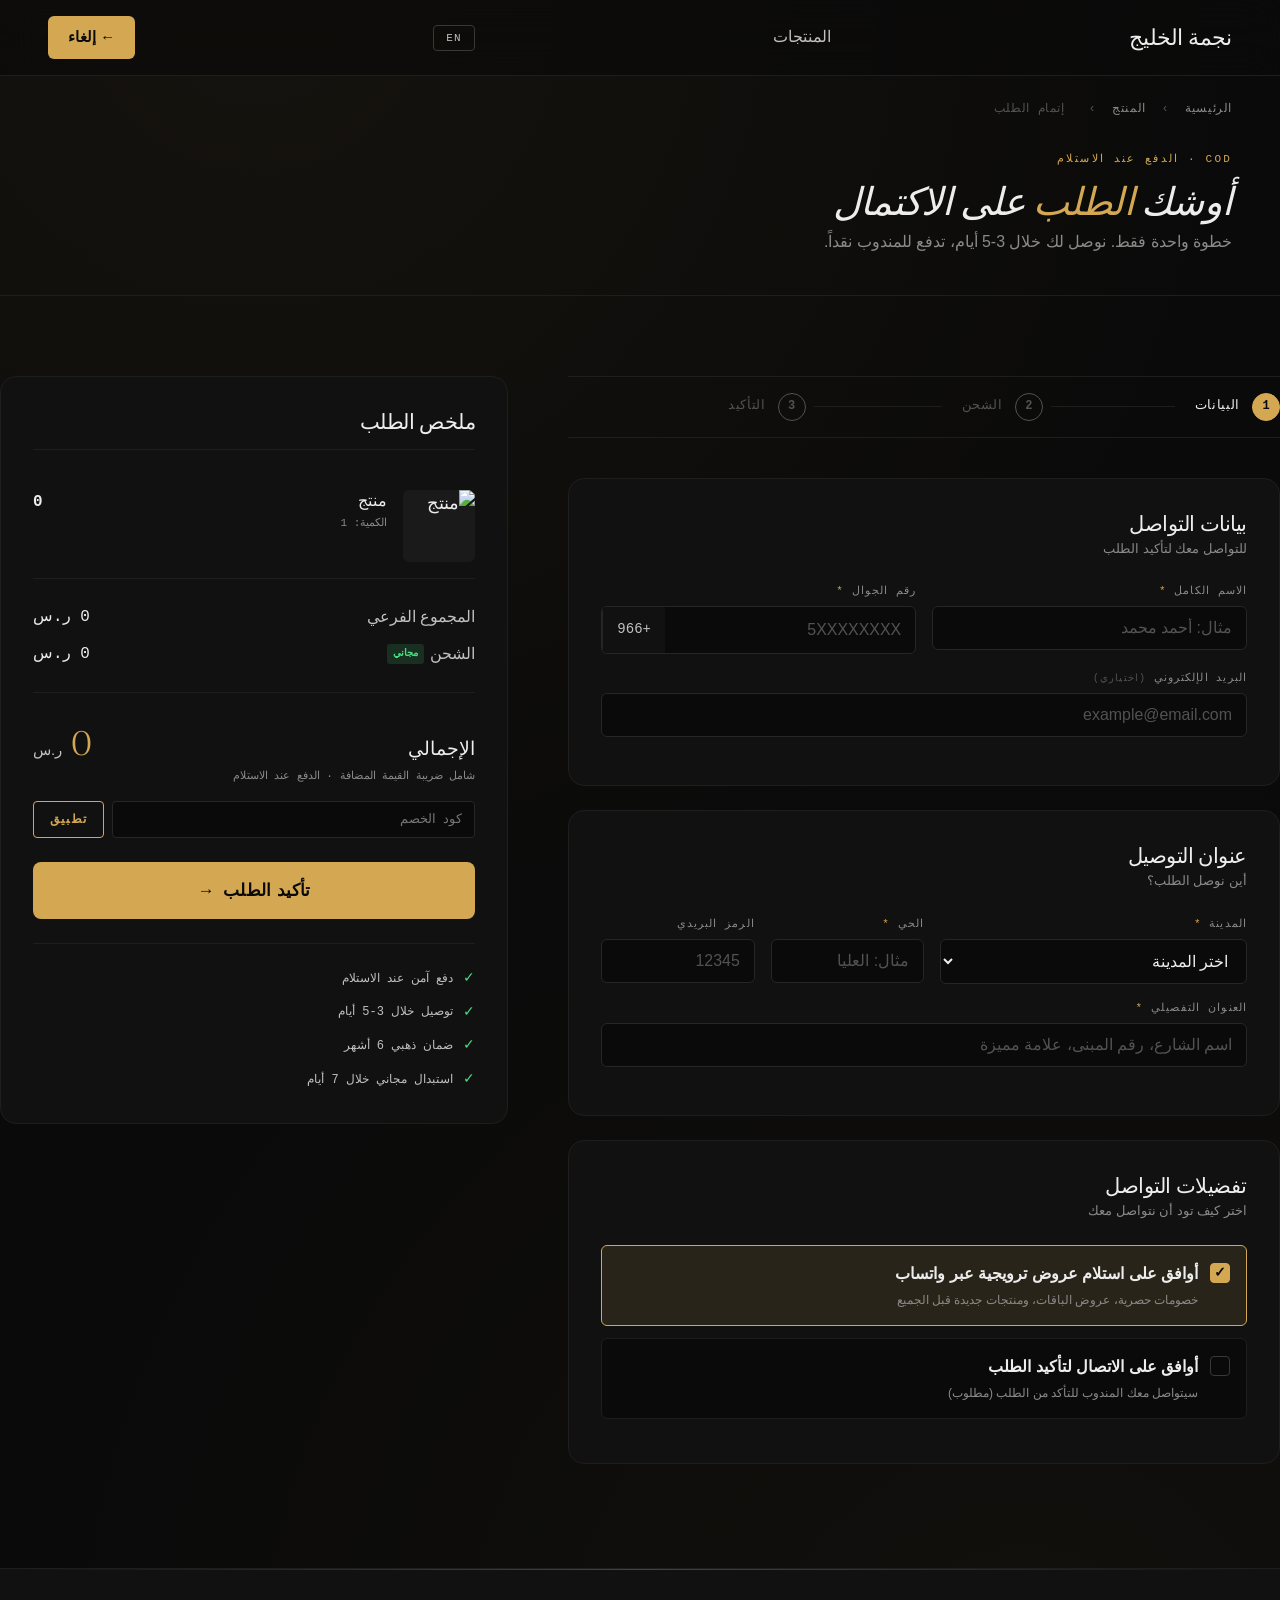
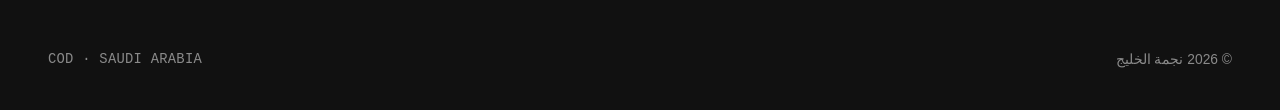
==== commit c1341b11: "Pick Ameen DNA upgrade: marquee, tsParticles, AOS, 3D tilt, floating WA, mobile CTA, confetti, befor" ====
--- a/checkout.html
+++ b/checkout.html
@@ -7,6 +7,7 @@
 <title>إتمام الطلب | نجمة الخليج</title>
 <link rel="preconnect" href="https://fonts.bunny.net" crossorigin>
 <link href="https://fonts.bunny.net/css?family=fraunces:300,400,500,600,700,800|inter-tight:300,400,500,600,700,800|jetbrains-mono:400,500,600&display=swap" rel="stylesheet">
+<link rel="stylesheet" href="https://unpkg.com/aos@2.3.4/dist/aos.css" rel="stylesheet">
 <link rel="stylesheet" href="style.css">
 <style>
 /* ============== CHECKOUT SPECIFIC ============== */
@@ -766,6 +767,8 @@
 </footer>
 
 <script src="app.js"></script>
+<script src="https://cdn.jsdelivr.net/npm/canvas-confetti@1.9.2/dist/confetti.browser.min.js"></script>
+<script src="https://unpkg.com/aos@2.3.4/dist/aos.js"></script>
 <script>
   // Checkbox toggle
   document.querySelectorAll('[data-toggle]').forEach(el => {
@@ -836,6 +839,12 @@
     // Show success
     document.getElementById('successOrderNum').textContent = orderData.orderNum;
     document.getElementById('successModal').classList.add('show');
+    // Fire confetti! (Pick Ameen DNA — order delight)
+    if (typeof fireConfetti === 'function') {
+      fireConfetti({ big: true, particleCount: 120, spread: 90 });
+      // Second wave after 400ms
+      setTimeout(() => fireConfetti({ particleCount: 60, angle: 90, spread: 120, origin: { x: 0.5, y: 0.5 } }), 400);
+    }
     // WhatsApp button
     const msg = `مرحباً! أنا ${orderData.name} وأؤكد طلبي ${orderData.orderNum} من نجمة الخليج. المبلغ: ${orderData.total} ر.س`;
     document.getElementById('whatsappConfirm').onclick = () => {
--- a/style.css
+++ b/style.css
@@ -986,3 +986,829 @@
 @media (prefers-reduced-motion: reduce) {
   *, *::before, *::after { animation-duration: 0.01ms !important; transition-duration: 0.01ms !important; }
 }
+
+/* =====================================================
+   PICK AMEEN DNA — UPGRADE LAYER v2
+   Marquee · Particles · 3D Tilt · Glass · Confetti
+   Loaded on top of the editorial system, never overrides.
+   ===================================================== */
+
+/* ============== 1. ANNOUNCEMENT MARQUEE ============== */
+.marquee {
+  position: relative;
+  background: linear-gradient(90deg, #050505 0%, #141414 50%, #050505 100%);
+  border-bottom: 1px solid var(--gold-line);
+  overflow: hidden;
+  padding: 9px 0;
+  font-family: 'JetBrains Mono', monospace;
+  font-size: 11px;
+  letter-spacing: 0.15em;
+  color: var(--text-2);
+  z-index: 99;
+}
+.marquee-track {
+  display: flex;
+  gap: 48px;
+  white-space: nowrap;
+  animation: marquee-scroll 38s linear infinite;
+  width: max-content;
+}
+.marquee-item {
+  display: inline-flex;
+  align-items: center;
+  gap: 10px;
+  text-transform: uppercase;
+}
+.marquee-dot { color: var(--gold); font-weight: 700; }
+.marquee-sep { color: var(--gold); opacity: 0.5; }
+@keyframes marquee-scroll {
+  from { transform: translateX(0); }
+  to { transform: translateX(-50%); }
+}
+.marquee:hover .marquee-track { animation-play-state: paused; }
+
+/* ============== 2. tsParticles HERO ============== */
+.hero { position: relative; isolation: isolate; }
+#tsparticles {
+  position: absolute;
+  inset: 0;
+  z-index: 0;
+  pointer-events: none;
+  opacity: 0.55;
+}
+.hero > .wrap { position: relative; z-index: 2; }
+
+/* ============== 3. 3D TILT (vanilla-tilt) ============== */
+.tilt-card { transform-style: preserve-3d; will-change: transform; }
+.tilt-card .tilt-inner { transform: translateZ(20px); }
+.tilt-card .tilt-glare {
+  position: absolute;
+  inset: 0;
+  background: linear-gradient(135deg, transparent 30%, rgba(255,255,255,0.04) 50%, transparent 70%);
+  pointer-events: none;
+  border-radius: inherit;
+}
+
+/* ============== 4. FLOATING WHATSAPP ============== */
+.float-wa {
+  position: fixed;
+  bottom: 90px;
+  left: 24px;
+  z-index: 90;
+  width: 56px;
+  height: 56px;
+  border-radius: 50%;
+  background: #25D366;
+  display: flex;
+  align-items: center;
+  justify-content: center;
+  box-shadow: 0 8px 24px rgba(37, 211, 102, 0.4), 0 0 0 4px rgba(37, 211, 102, 0.1);
+  transition: transform 0.3s, box-shadow 0.3s;
+  text-decoration: none;
+  animation: float-wa-pulse 2.5s ease-in-out infinite;
+}
+.float-wa:hover {
+  transform: scale(1.1);
+  box-shadow: 0 12px 32px rgba(37, 211, 102, 0.6);
+}
+.float-wa svg { width: 28px; height: 28px; fill: white; }
+.float-wa-label {
+  position: absolute;
+  right: 70px;
+  top: 50%;
+  transform: translateY(-50%);
+  background: var(--bg-raised);
+  color: var(--text);
+  padding: 8px 14px;
+  border-radius: 8px;
+  font-size: 13px;
+  font-weight: 600;
+  white-space: nowrap;
+  border: 1px solid var(--border-emph);
+  opacity: 0;
+  pointer-events: none;
+  transition: opacity 0.3s, transform 0.3s;
+  font-family: 'Inter Tight', sans-serif;
+}
+.float-wa:hover .float-wa-label { opacity: 1; transform: translateY(-50%) translateX(-4px); }
+@keyframes float-wa-pulse {
+  0%, 100% { box-shadow: 0 8px 24px rgba(37, 211, 102, 0.4), 0 0 0 4px rgba(37, 211, 102, 0.1); }
+  50% { box-shadow: 0 8px 24px rgba(37, 211, 102, 0.5), 0 0 0 12px rgba(37, 211, 102, 0.04); }
+}
+body.lang-en .float-wa { left: auto; right: 24px; }
+body.lang-en .float-wa-label { right: auto; left: 70px; }
+body.lang-en .float-wa:hover .float-wa-label { transform: translateY(-50%) translateX(4px); }
+@media (max-width: 768px) {
+  .float-wa { bottom: 88px; }
+}
+
+/* ============== 5. STICKY MOBILE CTA ============== */
+.mobile-sticky-cta {
+  display: none;
+  position: fixed;
+  bottom: 0; left: 0; right: 0;
+  z-index: 95;
+  padding: 12px 16px calc(12px + env(safe-area-inset-bottom, 0));
+  align-items: center;
+  justify-content: space-between;
+  gap: 12px;
+  backdrop-filter: blur(20px) saturate(180%);
+  background: rgba(20, 20, 20, 0.95);
+  border-top: 1px solid var(--gold-line);
+  box-shadow: 0 -8px 24px rgba(0,0,0,0.4);
+}
+.mobile-sticky-cta-text {
+  display: flex;
+  flex-direction: column;
+  flex: 1;
+  min-width: 0;
+}
+.mobile-sticky-cta-title {
+  font-size: 13px;
+  font-weight: 600;
+  color: var(--text);
+}
+.mobile-sticky-cta-sub {
+  font-size: 10px;
+  color: var(--text-muted);
+  font-family: 'JetBrains Mono', monospace;
+  letter-spacing: 0.1em;
+  margin-top: 2px;
+}
+.mobile-sticky-cta-btn {
+  background: var(--gold);
+  color: #0a0a0a;
+  padding: 12px 22px;
+  border-radius: 6px;
+  font-weight: 700;
+  font-size: 14px;
+  text-decoration: none;
+  white-space: nowrap;
+  border: none;
+  cursor: pointer;
+  font-family: inherit;
+  transition: all 0.2s;
+}
+.mobile-sticky-cta-btn:hover { background: var(--gold-2); }
+@media (max-width: 768px) {
+  .mobile-sticky-cta { display: flex; }
+  body { padding-bottom: 80px; }
+  .float-wa { left: 16px; bottom: 96px; }
+  body.lang-en .float-wa { left: auto; right: 16px; }
+}
+
+/* ============== 6. CATEGORY TILES ============== */
+.category-tiles {
+  display: grid;
+  grid-template-columns: repeat(4, 1fr);
+  gap: 12px;
+  margin-top: 32px;
+}
+.category-tile {
+  background: var(--bg-subtle);
+  border: 1px solid var(--border-soft);
+  border-radius: var(--radius);
+  padding: 28px 16px;
+  text-align: center;
+  text-decoration: none;
+  color: var(--text);
+  transition: all 0.3s;
+  position: relative;
+  overflow: hidden;
+}
+.category-tile::before {
+  content: '';
+  position: absolute;
+  top: 0; left: 50%;
+  transform: translateX(-50%);
+  width: 60%;
+  height: 1px;
+  background: linear-gradient(90deg, transparent, var(--gold), transparent);
+  opacity: 0;
+  transition: opacity 0.3s;
+}
+.category-tile:hover {
+  background: var(--bg-raised);
+  border-color: var(--gold-line);
+  transform: translateY(-2px);
+}
+.category-tile:hover::before { opacity: 1; }
+.category-tile-icon {
+  font-size: 32px;
+  margin-bottom: 10px;
+  display: block;
+}
+.category-tile-label {
+  font-size: 12px;
+  font-weight: 600;
+  letter-spacing: 0.05em;
+  color: var(--text);
+}
+.category-tile-count {
+  font-family: 'JetBrains Mono', monospace;
+  font-size: 10px;
+  color: var(--text-muted);
+  margin-top: 4px;
+  letter-spacing: 0.1em;
+}
+@media (max-width: 768px) {
+  .category-tiles { grid-template-columns: repeat(2, 1fr); }
+}
+
+/* ============== 7. TRUST / WHY NUJMAT ============== */
+.trust-pillars {
+  display: grid;
+  grid-template-columns: repeat(4, 1fr);
+  gap: 16px;
+  margin-top: 48px;
+}
+.trust-pillar {
+  text-align: center;
+  padding: 36px 20px;
+  background: var(--bg-subtle);
+  border: 1px solid var(--border-soft);
+  border-radius: var(--radius);
+  position: relative;
+  transition: all 0.3s;
+}
+.trust-pillar:hover {
+  border-color: var(--gold-line);
+  background: var(--bg-raised);
+  transform: translateY(-4px);
+}
+.trust-pillar-num {
+  font-family: 'JetBrains Mono', monospace;
+  font-size: 11px;
+  color: var(--gold);
+  letter-spacing: 0.2em;
+  margin-bottom: 14px;
+}
+.trust-pillar-icon {
+  font-size: 36px;
+  margin-bottom: 16px;
+  display: block;
+  line-height: 1;
+}
+.trust-pillar-title {
+  font-family: 'Fraunces', serif;
+  font-size: 1.125rem;
+  font-weight: 500;
+  color: var(--text);
+  margin-bottom: 8px;
+}
+.trust-pillar-desc {
+  font-size: 13px;
+  color: var(--text-muted);
+  line-height: 1.5;
+}
+@media (max-width: 900px) {
+  .trust-pillars { grid-template-columns: repeat(2, 1fr); }
+}
+
+/* ============== 8. HOW WE CURATE ============== */
+.curate-grid {
+  display: grid;
+  grid-template-columns: 1.3fr 1fr;
+  gap: 64px;
+  align-items: center;
+  margin-top: 48px;
+}
+.curate-steps {
+  display: flex;
+  flex-direction: column;
+  gap: 16px;
+}
+.curate-step {
+  display: grid;
+  grid-template-columns: 70px 1fr;
+  gap: 20px;
+  padding: 24px;
+  background: var(--bg-subtle);
+  border: 1px solid var(--border-soft);
+  border-radius: var(--radius);
+  transition: all 0.3s;
+  position: relative;
+  overflow: hidden;
+}
+.curate-step::before {
+  content: '';
+  position: absolute;
+  top: 0; right: 0;
+  width: 3px; height: 100%;
+  background: var(--gold);
+  transform: scaleY(0);
+  transform-origin: top;
+  transition: transform 0.3s;
+}
+.curate-step:hover { border-color: var(--gold-line); background: var(--bg-raised); }
+.curate-step:hover::before { transform: scaleY(1); }
+.curate-step-num {
+  font-family: 'Fraunces', serif;
+  font-size: 2.5rem;
+  font-weight: 300;
+  color: var(--gold);
+  line-height: 1;
+  font-style: italic;
+}
+.curate-step-content h4 {
+  font-family: 'Fraunces', serif;
+  font-size: 1.25rem;
+  font-weight: 500;
+  margin-bottom: 6px;
+  color: var(--text);
+}
+.curate-step-content p {
+  font-size: 14px;
+  color: var(--text-muted);
+  margin: 0;
+  line-height: 1.55;
+}
+.curate-visual {
+  aspect-ratio: 4/5;
+  background: linear-gradient(135deg, var(--bg-raised), var(--bg-subtle));
+  border: 1px solid var(--border-soft);
+  border-radius: var(--radius-lg);
+  position: relative;
+  overflow: hidden;
+  display: flex;
+  align-items: center;
+  justify-content: center;
+}
+.curate-visual-text {
+  font-family: 'Fraunces', serif;
+  font-size: clamp(2.5rem, 5vw, 4.5rem);
+  font-weight: 300;
+  font-style: italic;
+  color: var(--gold);
+  text-align: center;
+  line-height: 1.05;
+  opacity: 0.5;
+  letter-spacing: -0.02em;
+}
+.curate-visual-text small {
+  display: block;
+  font-size: 0.4em;
+  font-style: normal;
+  letter-spacing: 0.2em;
+  color: var(--text-2);
+  margin-top: 12px;
+  font-family: 'JetBrains Mono', monospace;
+}
+@media (max-width: 900px) {
+  .curate-grid { grid-template-columns: 1fr; gap: 40px; }
+}
+
+/* ============== 9. BUNDLE COMPARISON ============== */
+.bundle-compare {
+  margin-top: 48px;
+  border: 1px solid var(--border-soft);
+  border-radius: var(--radius-lg);
+  overflow: hidden;
+  background: var(--bg-subtle);
+}
+.bundle-compare-head, .bundle-compare-row {
+  display: grid;
+  grid-template-columns: 2fr 1fr 1fr 1fr;
+  padding: 18px 24px;
+  align-items: center;
+}
+.bundle-compare-head {
+  background: var(--bg-raised);
+  font-family: 'JetBrains Mono', monospace;
+  font-size: 10px;
+  color: var(--text-muted);
+  letter-spacing: 0.15em;
+  text-transform: uppercase;
+  border-bottom: 1px solid var(--border-soft);
+}
+.bundle-compare-row {
+  border-bottom: 1px solid var(--border-soft);
+  transition: background 0.2s;
+}
+.bundle-compare-row:last-child { border-bottom: none; }
+.bundle-compare-row:hover { background: var(--bg-raised); }
+.bundle-compare-row.featured {
+  background: linear-gradient(90deg, rgba(212, 168, 83, 0.1), transparent 80%);
+  position: relative;
+}
+.bundle-compare-row.featured::before {
+  content: '';
+  position: absolute;
+  top: 0; right: 0;
+  width: 4px; height: 100%;
+  background: var(--gold);
+}
+.bundle-compare-feature {
+  font-family: 'Fraunces', serif;
+  font-size: 1rem;
+  color: var(--text);
+}
+.bundle-compare-cell {
+  text-align: center;
+  font-family: 'JetBrains Mono', monospace;
+  font-size: 14px;
+  color: var(--text-2);
+}
+.bundle-compare-cell.yes { color: var(--success); }
+.bundle-compare-cell.no { color: var(--text-faint); }
+.bundle-compare-cell.highlight {
+  color: var(--gold);
+  font-weight: 700;
+  font-size: 1.125rem;
+}
+.bundle-compare-cta {
+  margin-top: 24px;
+  text-align: center;
+}
+@media (max-width: 768px) {
+  .bundle-compare-head, .bundle-compare-row {
+    grid-template-columns: 1.5fr 0.8fr 0.8fr 0.8fr;
+    font-size: 12px;
+    padding: 12px 14px;
+  }
+  .bundle-compare-feature { font-size: 13px; }
+  .bundle-compare-cell { font-size: 11px; }
+}
+
+/* ============== 10. BEFORE/AFTER GALLERY ============== */
+.before-after {
+  margin-top: 48px;
+  display: grid;
+  grid-template-columns: repeat(2, 1fr);
+  gap: 24px;
+}
+.ba-card {
+  background: var(--bg-subtle);
+  border: 1px solid var(--border-soft);
+  border-radius: var(--radius-lg);
+  overflow: hidden;
+  transition: all 0.3s;
+  text-decoration: none;
+  color: inherit;
+  display: block;
+}
+.ba-card:hover {
+  border-color: var(--gold);
+  transform: translateY(-4px);
+  box-shadow: 0 20px 40px rgba(0,0,0,0.3);
+}
+.ba-images {
+  display: grid;
+  grid-template-columns: 1fr 1fr;
+  position: relative;
+  aspect-ratio: 16/10;
+  background: var(--bg-raised);
+}
+.ba-img {
+  overflow: hidden;
+  position: relative;
+}
+.ba-img img {
+  width: 100%;
+  height: 100%;
+  object-fit: cover;
+  display: block;
+  transition: transform 0.4s;
+}
+.ba-card:hover .ba-img img { transform: scale(1.05); }
+.ba-tag {
+  position: absolute;
+  top: 12px;
+  right: 12px;
+  background: rgba(0,0,0,0.75);
+  color: white;
+  font-family: 'JetBrains Mono', monospace;
+  font-size: 10px;
+  padding: 4px 10px;
+  border-radius: 3px;
+  letter-spacing: 0.1em;
+  z-index: 2;
+  backdrop-filter: blur(4px);
+}
+.ba-tag.after {
+  background: var(--gold);
+  color: #0a0a0a;
+  font-weight: 700;
+}
+.ba-divider {
+  position: absolute;
+  top: 0; bottom: 0; left: 50%;
+  width: 1px;
+  background: var(--gold);
+  z-index: 1;
+  transform: translateX(-50%);
+  box-shadow: 0 0 12px rgba(212, 168, 83, 0.6);
+}
+.ba-body {
+  padding: 20px 24px 24px;
+}
+.ba-body h4 {
+  font-family: 'Fraunces', serif;
+  font-size: 1.125rem;
+  margin-bottom: 6px;
+  color: var(--text);
+  font-weight: 500;
+}
+.ba-body p {
+  font-size: 13px;
+  color: var(--text-muted);
+  margin: 0;
+  line-height: 1.5;
+}
+@media (max-width: 768px) {
+  .before-after { grid-template-columns: 1fr; }
+}
+
+/* ============== 11. TESTIMONIALS ============== */
+.testimonials-grid {
+  display: grid;
+  grid-template-columns: repeat(3, 1fr);
+  gap: 20px;
+  margin-top: 48px;
+}
+.testimonial {
+  background: var(--bg-subtle);
+  border: 1px solid var(--border-soft);
+  border-radius: var(--radius-lg);
+  padding: 32px 24px 24px;
+  position: relative;
+  transition: all 0.3s;
+}
+.testimonial:hover {
+  border-color: var(--gold-line);
+  transform: translateY(-4px);
+  background: var(--bg-raised);
+}
+.testimonial::before {
+  content: '"';
+  position: absolute;
+  top: -8px;
+  left: 18px;
+  font-family: 'Fraunces', serif;
+  font-size: 5rem;
+  color: var(--gold);
+  opacity: 0.25;
+  line-height: 1;
+  font-weight: 700;
+}
+.testimonial-stars {
+  color: var(--gold);
+  font-size: 14px;
+  letter-spacing: 2px;
+  margin-bottom: 14px;
+}
+.testimonial-text {
+  font-size: 15px;
+  color: var(--text-2);
+  line-height: 1.65;
+  margin-bottom: 20px;
+  font-style: italic;
+  min-height: 100px;
+}
+.testimonial-author {
+  display: flex;
+  align-items: center;
+  gap: 12px;
+  padding-top: 16px;
+  border-top: 1px solid var(--border-soft);
+}
+.testimonial-avatar {
+  width: 44px;
+  height: 44px;
+  border-radius: 50%;
+  background: linear-gradient(135deg, var(--gold), var(--gold-3));
+  display: flex;
+  align-items: center;
+  justify-content: center;
+  font-family: 'Fraunces', serif;
+  font-weight: 600;
+  color: #0a0a0a;
+  font-size: 1.125rem;
+  flex-shrink: 0;
+}
+.testimonial-name {
+  font-size: 14px;
+  font-weight: 600;
+  color: var(--text);
+}
+.testimonial-meta {
+  font-size: 11px;
+  color: var(--text-muted);
+  font-family: 'JetBrains Mono', monospace;
+  letter-spacing: 0.1em;
+  margin-top: 2px;
+}
+.testimonial-verified {
+  display: inline-flex;
+  align-items: center;
+  gap: 4px;
+  font-size: 10px;
+  color: var(--success);
+  font-family: 'JetBrains Mono', monospace;
+  letter-spacing: 0.05em;
+  margin-top: 2px;
+}
+@media (max-width: 900px) {
+  .testimonials-grid { grid-template-columns: 1fr; }
+}
+
+/* ============== 12. NEWSLETTER / WHATSAPP CAPTURE ============== */
+.newsletter-section {
+  background:
+    radial-gradient(circle at 80% 50%, rgba(212, 168, 83, 0.08), transparent 60%),
+    var(--bg-subtle);
+  border-top: 1px solid var(--border-soft);
+  border-bottom: 1px solid var(--border-soft);
+  padding: clamp(60px, 8vw, 100px) 0;
+  position: relative;
+  overflow: hidden;
+}
+.newsletter-section::before {
+  content: '';
+  position: absolute;
+  top: 0; left: 0; right: 0; bottom: 0;
+  background: url("data:image/svg+xml,%3Csvg width='60' height='60' xmlns='http://www.w3.org/2000/svg'%3E%3Cpath d='M30 0L0 30L30 60L60 30Z' fill='none' stroke='%23d4a853' stroke-width='0.5' opacity='0.05'/%3E%3C/svg%3E");
+  background-size: 60px 60px;
+  pointer-events: none;
+}
+.newsletter-grid {
+  display: grid;
+  grid-template-columns: 1fr 1fr;
+  gap: 64px;
+  align-items: center;
+  position: relative;
+}
+.newsletter-form {
+  display: flex;
+  flex-direction: column;
+  gap: 12px;
+  background: var(--bg-raised);
+  padding: 36px;
+  border: 1px solid var(--border-emph);
+  border-radius: var(--radius-lg);
+  position: relative;
+}
+.newsletter-form::before {
+  content: '';
+  position: absolute;
+  inset: -1px;
+  border-radius: var(--radius-lg);
+  padding: 1px;
+  background: linear-gradient(135deg, var(--gold), transparent 50%, var(--gold));
+  -webkit-mask: linear-gradient(#000 0 0) content-box, linear-gradient(#000 0 0);
+  -webkit-mask-composite: xor;
+  mask-composite: exclude;
+  pointer-events: none;
+  opacity: 0.4;
+}
+.newsletter-input {
+  background: var(--bg);
+  border: 1px solid var(--border);
+  color: var(--text);
+  padding: 14px 16px;
+  border-radius: 6px;
+  font-family: inherit;
+  font-size: 15px;
+  transition: border-color 0.2s;
+  width: 100%;
+}
+.newsletter-input:focus {
+  outline: none;
+  border-color: var(--gold);
+}
+.newsletter-input::placeholder { color: var(--text-muted); }
+.newsletter-trust {
+  display: flex;
+  gap: 16px;
+  font-size: 12px;
+  color: var(--text-muted);
+  flex-wrap: wrap;
+  margin-top: 4px;
+}
+.newsletter-trust span::before { content: '✓ '; color: var(--success); font-weight: 700; }
+@media (max-width: 900px) {
+  .newsletter-grid { grid-template-columns: 1fr; gap: 32px; }
+}
+
+/* ============== 13. ENHANCED FAQ ACCORDION ============== */
+.faq-list {
+  border: 1px solid var(--border-soft);
+  border-radius: var(--radius-lg);
+  overflow: hidden;
+}
+.faq-item {
+  border-bottom: 1px solid var(--border-soft);
+  background: var(--bg-subtle);
+  transition: background 0.2s;
+}
+.faq-item:last-child { border-bottom: none; }
+.faq-item:hover { background: var(--bg-raised); }
+.faq-item.open { background: var(--bg-raised); }
+.faq-q {
+  padding: 24px 28px;
+  font-size: 1.0625rem;
+}
+.faq-item.open .faq-q { color: var(--gold); }
+.faq-a { background: transparent; }
+.faq-item.open .faq-a { padding-top: 0; }
+
+/* ============== 14. ENHANCED 4-COL FOOTER ============== */
+.footer {
+  background: var(--bg-subtle);
+  position: relative;
+}
+.footer::before {
+  content: '';
+  position: absolute;
+  top: 0; left: 0; right: 0;
+  height: 1px;
+  background: linear-gradient(90deg, transparent, var(--gold-line) 50%, transparent);
+}
+.footer-trust {
+  display: flex;
+  justify-content: space-around;
+  flex-wrap: wrap;
+  gap: 24px;
+  padding: 28px 0;
+  border-bottom: 1px solid var(--border-soft);
+  margin-bottom: 48px;
+}
+.footer-trust-item {
+  display: flex;
+  align-items: center;
+  gap: 12px;
+  font-size: 13px;
+  color: var(--text-2);
+  font-weight: 500;
+}
+.footer-trust-icon {
+  width: 32px;
+  height: 32px;
+  border-radius: 50%;
+  background: var(--gold-soft);
+  display: flex;
+  align-items: center;
+  justify-content: center;
+  color: var(--gold);
+  font-weight: 700;
+  font-size: 14px;
+}
+.footer-payments {
+  display: flex;
+  gap: 8px;
+  margin-top: 16px;
+  flex-wrap: wrap;
+  align-items: center;
+}
+.footer-payment {
+  background: var(--bg-raised);
+  border: 1px solid var(--border);
+  border-radius: 4px;
+  padding: 6px 12px;
+  font-family: 'JetBrains Mono', monospace;
+  font-size: 10px;
+  color: var(--text-2);
+  letter-spacing: 0.05em;
+  font-weight: 600;
+}
+.footer-saudi {
+  display: inline-flex;
+  align-items: center;
+  gap: 6px;
+  font-size: 11px;
+  color: var(--text-muted);
+}
+
+/* ============== 15. GLASSMORPHISM UTILITIES ============== */
+.glass {
+  background: rgba(20, 20, 20, 0.6);
+  backdrop-filter: blur(20px) saturate(180%);
+  -webkit-backdrop-filter: blur(20px) saturate(180%);
+  border: 1px solid rgba(255, 255, 255, 0.08);
+}
+.glass-strong {
+  background: rgba(10, 10, 10, 0.85);
+  backdrop-filter: blur(30px) saturate(200%);
+  -webkit-backdrop-filter: blur(30px) saturate(200%);
+  border: 1px solid rgba(212, 168, 83, 0.2);
+}
+
+/* ============== 16. AOS OVERRIDES ============== */
+[data-aos] { will-change: transform, opacity; }
+[data-aos="fade-up"] { transform: translateY(20px); }
+[data-aos="fade-up"].aos-animate { transform: translateY(0); }
+
+/* ============== 17. RTL/LTR FIXES FOR NEW COMPONENTS ============== */
+body.lang-en .ba-tag { right: auto; left: 12px; }
+body.lang-en .curate-step { grid-template-columns: 1fr 70px; }
+body.lang-en .curate-step-num { text-align: right; }
+body.lang-en .float-wa { right: 24px; left: auto; }
+body.lang-en .float-wa-label { right: auto; left: 70px; }
+body.lang-en .testimonial::before { left: auto; right: 18px; }
+
+/* ============== 18. PROGRESSIVE ENHANCEMENT ============== */
+@media (prefers-reduced-motion: reduce) {
+  .marquee-track { animation: none; }
+  .float-wa { animation: none; }
+  [data-aos] { opacity: 1 !important; transform: none !important; }
+}
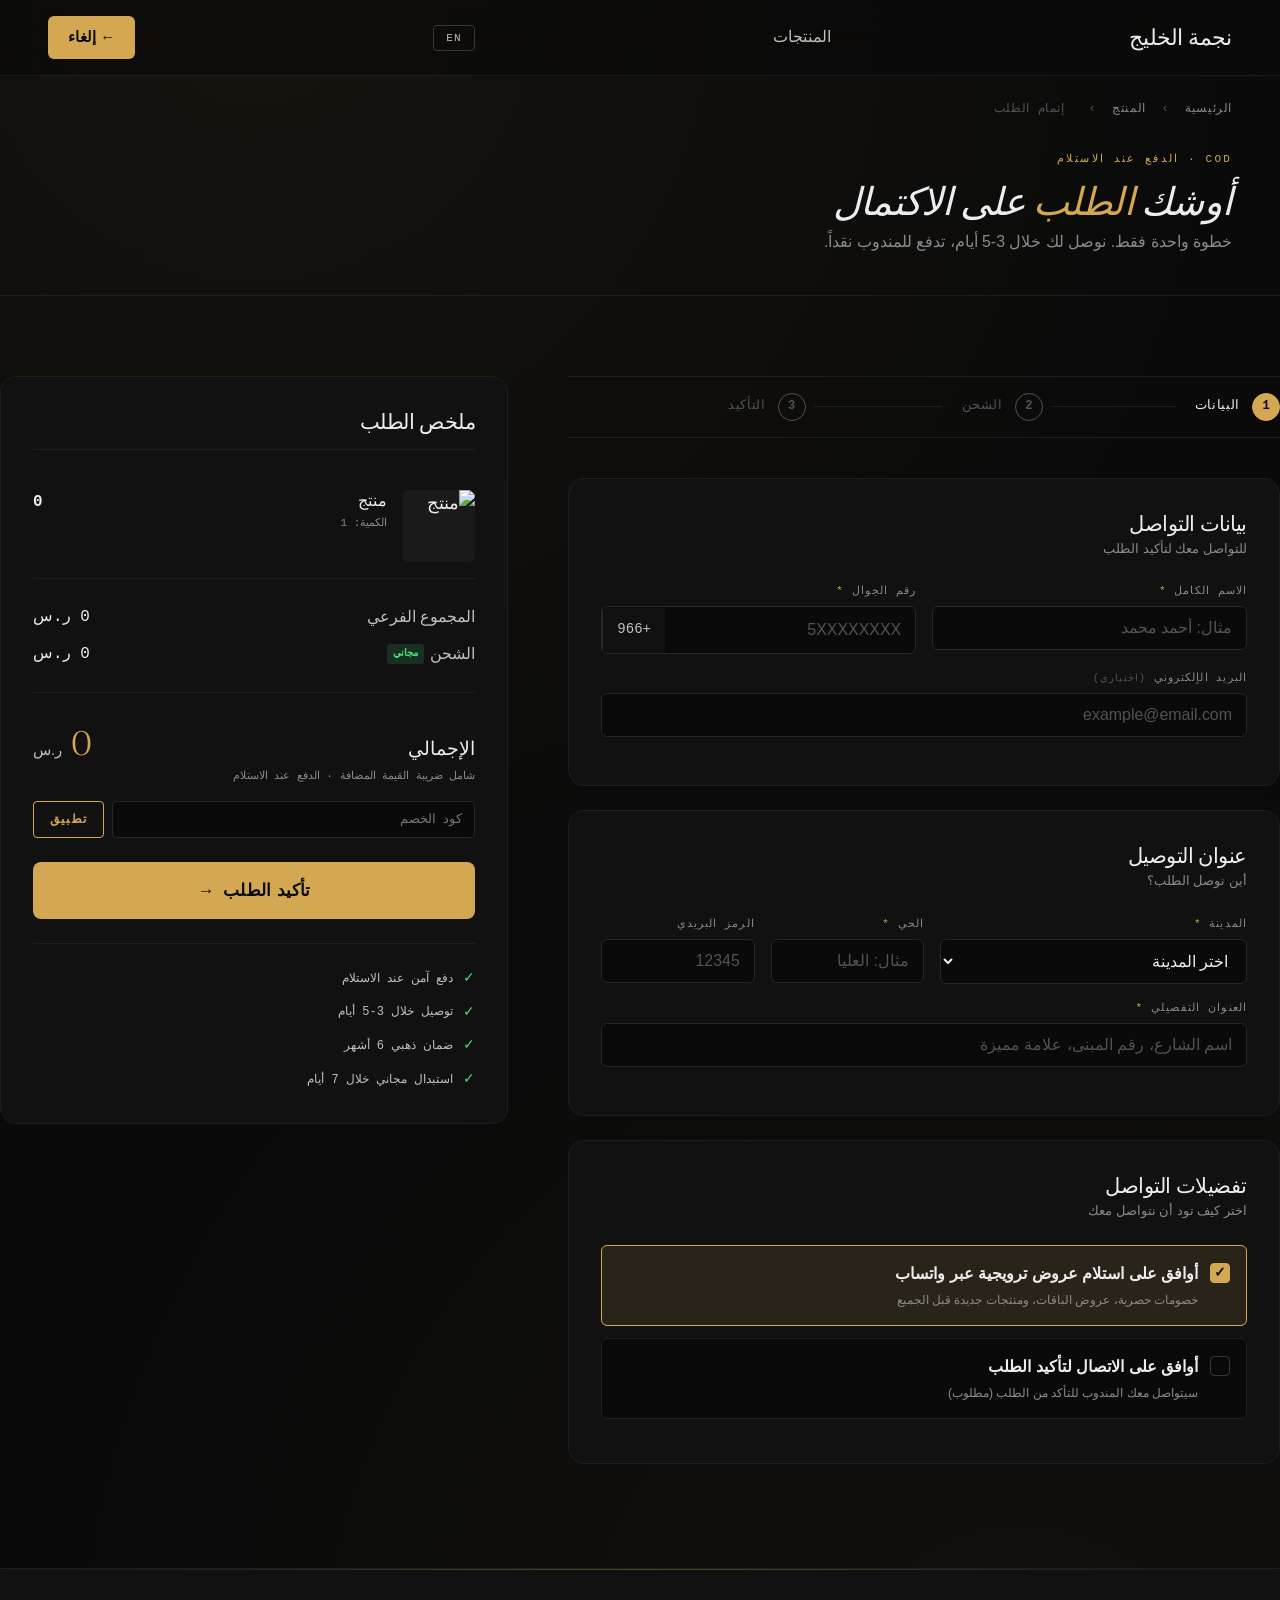
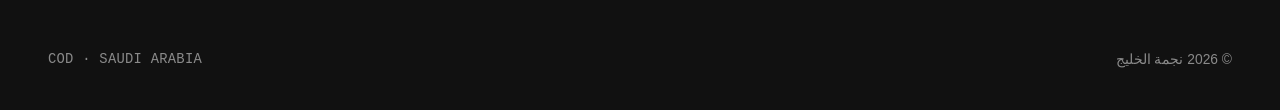
==== commit cb4ee01e: "Switch CDN to raw.githubusercontent.com (no cache delays) + remove AOS/tilt from product/checkout" ====
--- a/checkout.html
+++ b/checkout.html
@@ -7,7 +7,6 @@
 <title>إتمام الطلب | نجمة الخليج</title>
 <link rel="preconnect" href="https://fonts.bunny.net" crossorigin>
 <link href="https://fonts.bunny.net/css?family=fraunces:300,400,500,600,700,800|inter-tight:300,400,500,600,700,800|jetbrains-mono:400,500,600&display=swap" rel="stylesheet">
-<link rel="stylesheet" href="https://unpkg.com/aos@2.3.4/dist/aos.css" rel="stylesheet">
 <link rel="stylesheet" href="style.css">
 <style>
 /* ============== CHECKOUT SPECIFIC ============== */
@@ -768,7 +767,6 @@
 
 <script src="app.js"></script>
 <script src="https://cdn.jsdelivr.net/npm/canvas-confetti@1.9.2/dist/confetti.browser.min.js"></script>
-<script src="https://unpkg.com/aos@2.3.4/dist/aos.js"></script>
 <script>
   // Checkbox toggle
   document.querySelectorAll('[data-toggle]').forEach(el => {
--- a/style.css
+++ b/style.css
@@ -1,6 +1,7 @@
 /* =====================================================
    نجمة الخليج - Car Solutions Edition
    Premium Dark Editorial Design System
+   v3 — Simpler layout, 6 products, smaller images
    ===================================================== */
 
 /* ============== DESIGN TOKENS ============== */
@@ -243,6 +244,43 @@
   .nav-links { display: none; }
 }
 
+/* ============== BREADCRUMBS ============== */
+.breadcrumbs {
+  padding: 12px 0;
+  border-bottom: 1px solid var(--border-soft);
+  background: var(--bg);
+}
+.breadcrumbs ol {
+  list-style: none;
+  display: flex;
+  flex-wrap: wrap;
+  gap: 8px;
+  align-items: center;
+  font-family: 'JetBrains Mono', monospace;
+  font-size: 11px;
+  color: var(--text-muted);
+  letter-spacing: 0.05em;
+}
+.breadcrumbs li {
+  display: inline-flex;
+  align-items: center;
+}
+.breadcrumbs li:not(:last-child)::after {
+  content: '›';
+  margin: 0 8px;
+  color: var(--text-faint);
+}
+.breadcrumbs a {
+  color: var(--text-muted);
+  text-decoration: none;
+  transition: color 0.2s;
+}
+.breadcrumbs a:hover { color: var(--gold); }
+.breadcrumbs li:last-child span {
+  color: var(--text-2);
+}
+body.lang-en .breadcrumbs ol { flex-direction: row; }
+
 /* ============== HERO ============== */
 .hero {
   position: relative;
@@ -398,11 +436,13 @@
 /* Hero product visual */
 .hero-visual {
   position: relative;
-  aspect-ratio: 4/5;
+  aspect-ratio: 1/1;
   background: var(--bg-raised);
   border: 1px solid var(--border-soft);
   border-radius: var(--radius-lg);
   overflow: hidden;
+  max-width: 480px;
+  margin-left: auto;
 }
 
 .hero-visual img {
@@ -626,7 +666,7 @@
 }
 
 .product-card-image {
-  aspect-ratio: 4/5;
+  aspect-ratio: 1/1;
   background: var(--bg-raised);
   overflow: hidden;
   position: relative;
@@ -1794,9 +1834,36 @@
 }
 
 /* ============== 16. AOS OVERRIDES ============== */
+/* CRITICAL: Force AOS content to always be visible regardless of AOS init state.
+   AOS library may fail to load, but content must show. Animations lost > content hidden. */
+[data-aos] {
+  opacity: 1 !important;
+  transform: none !important;
+  pointer-events: auto !important;
+}
 [data-aos] { will-change: transform, opacity; }
 [data-aos="fade-up"] { transform: translateY(20px); }
 [data-aos="fade-up"].aos-animate { transform: translateY(0); }
+
+/* AOS safety net: if AOS fails to init, force show all content */
+body.loaded [data-aos] {
+  opacity: 1 !important;
+  transform: none !important;
+}
+/* Show content immediately if AOS CSS class not loaded */
+.no-aos [data-aos] { opacity: 1 !important; transform: none !important; }
+
+/* ============== 16b. CSS-ONLY SCROLL REVEAL (works without AOS) ============== */
+/* Uses IntersectionObserver in app.js to add .is-visible when in viewport */
+.reveal-on-scroll {
+  opacity: 1; /* default visible — no JS required */
+  transform: none;
+  transition: opacity 0.7s ease-out, transform 0.7s ease-out;
+}
+/* When IntersectionObserver fires, add .is-visible for a one-time fade-in */
+.reveal-on-scroll.is-visible {
+  /* no-op since it's already visible; this is for future enhancement */
+}
 
 /* ============== 17. RTL/LTR FIXES FOR NEW COMPONENTS ============== */
 body.lang-en .ba-tag { right: auto; left: 12px; }
